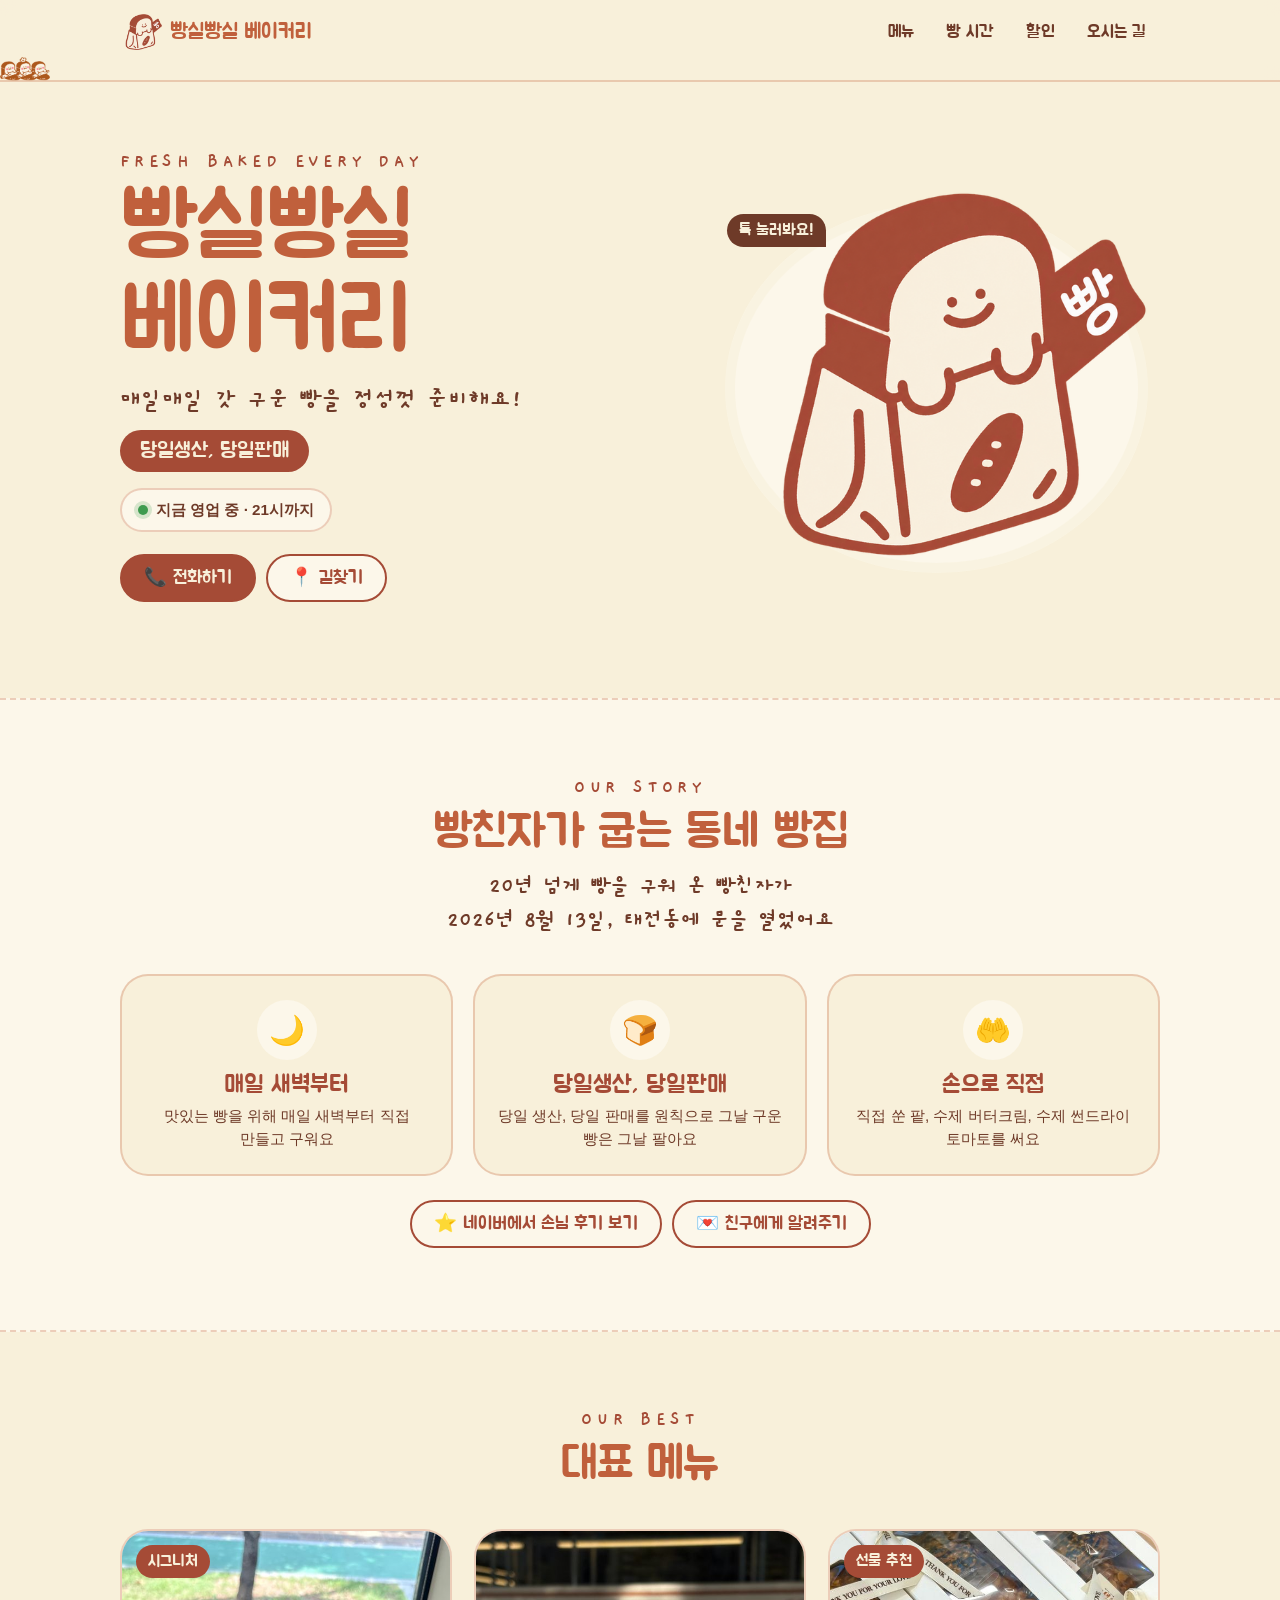
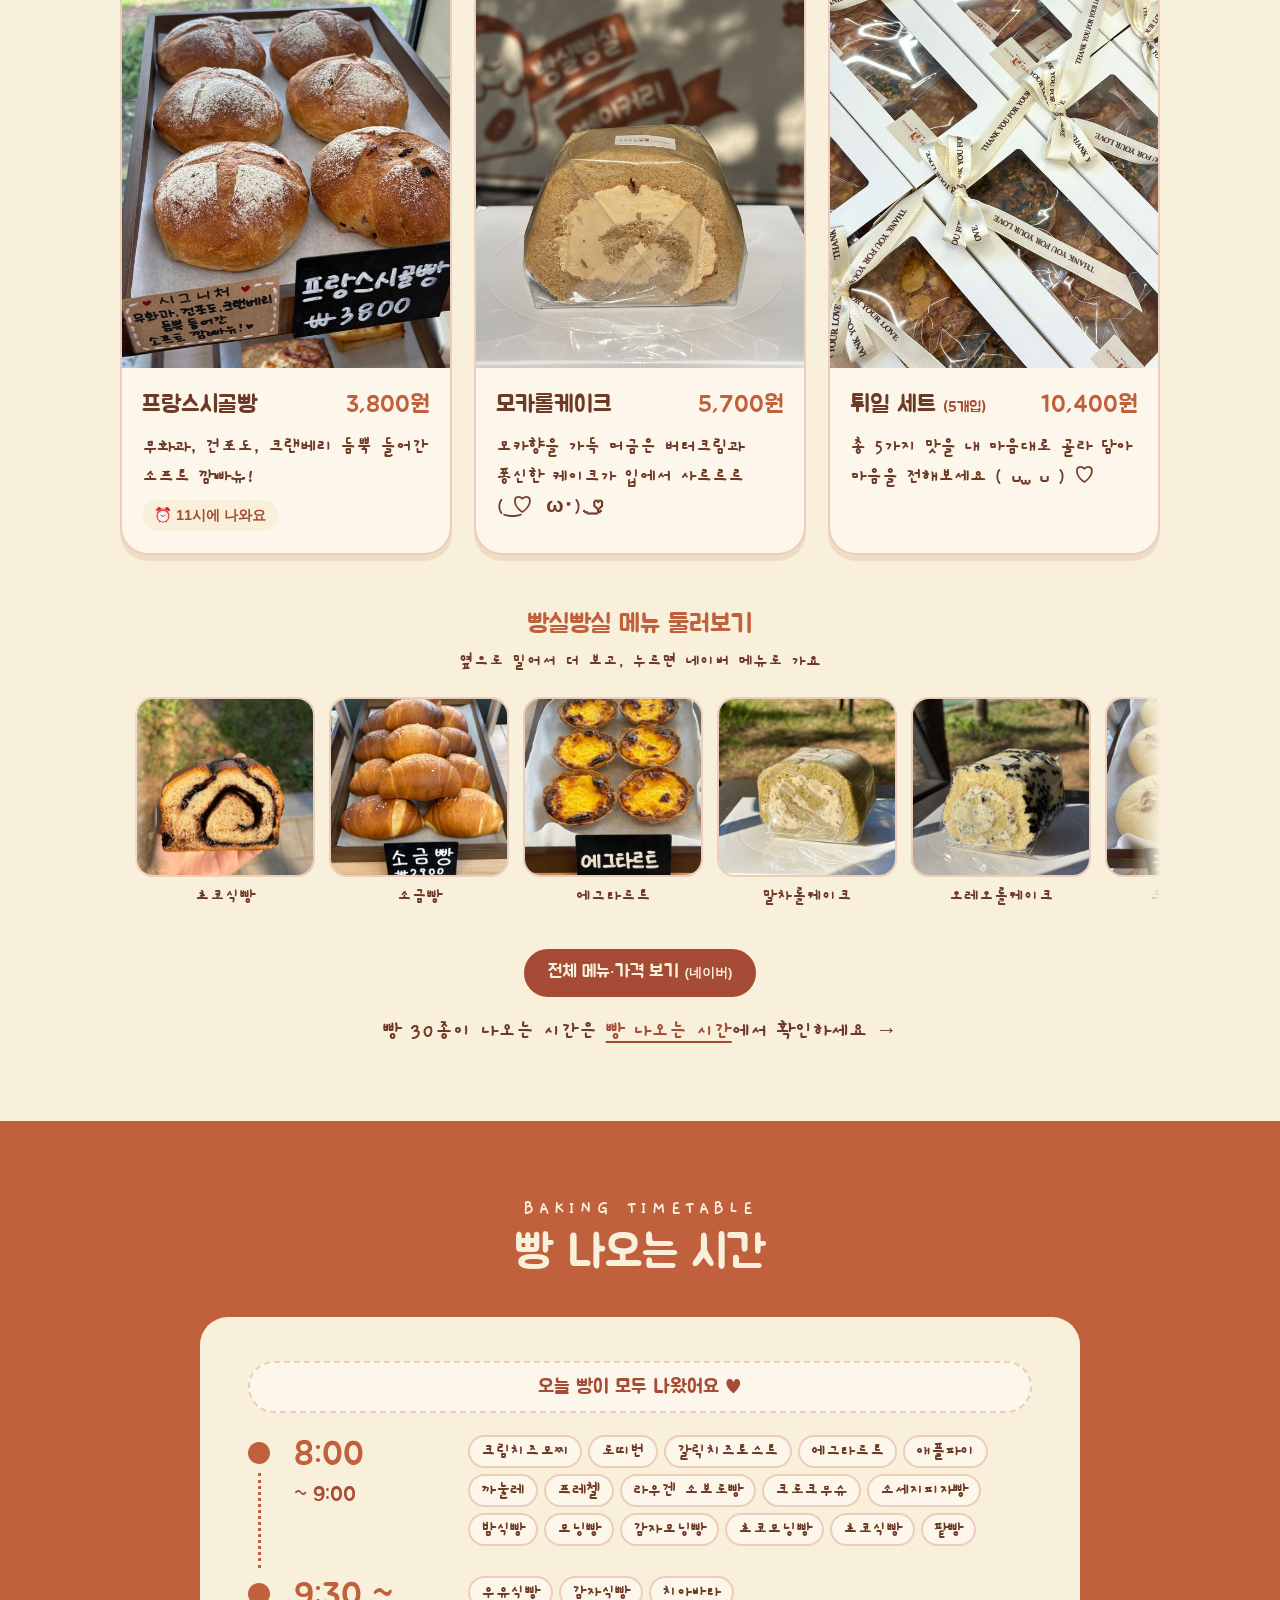
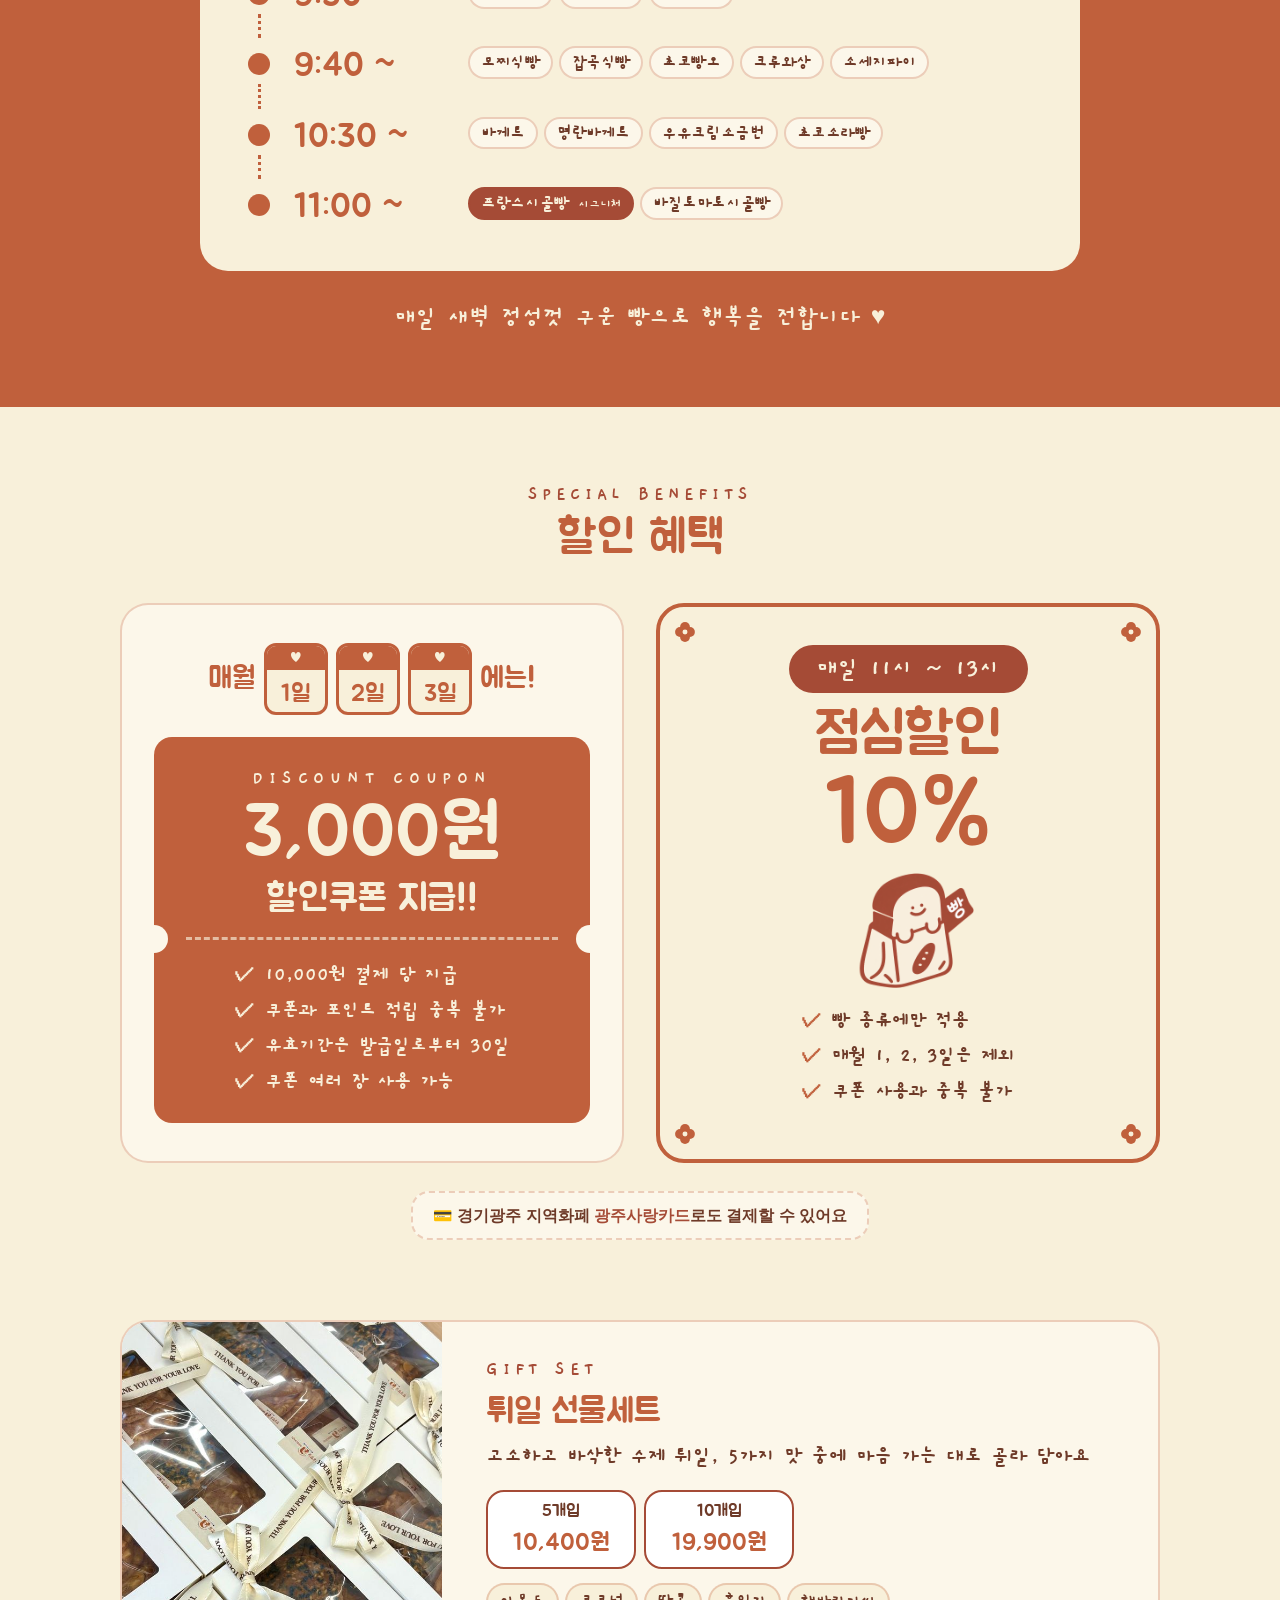
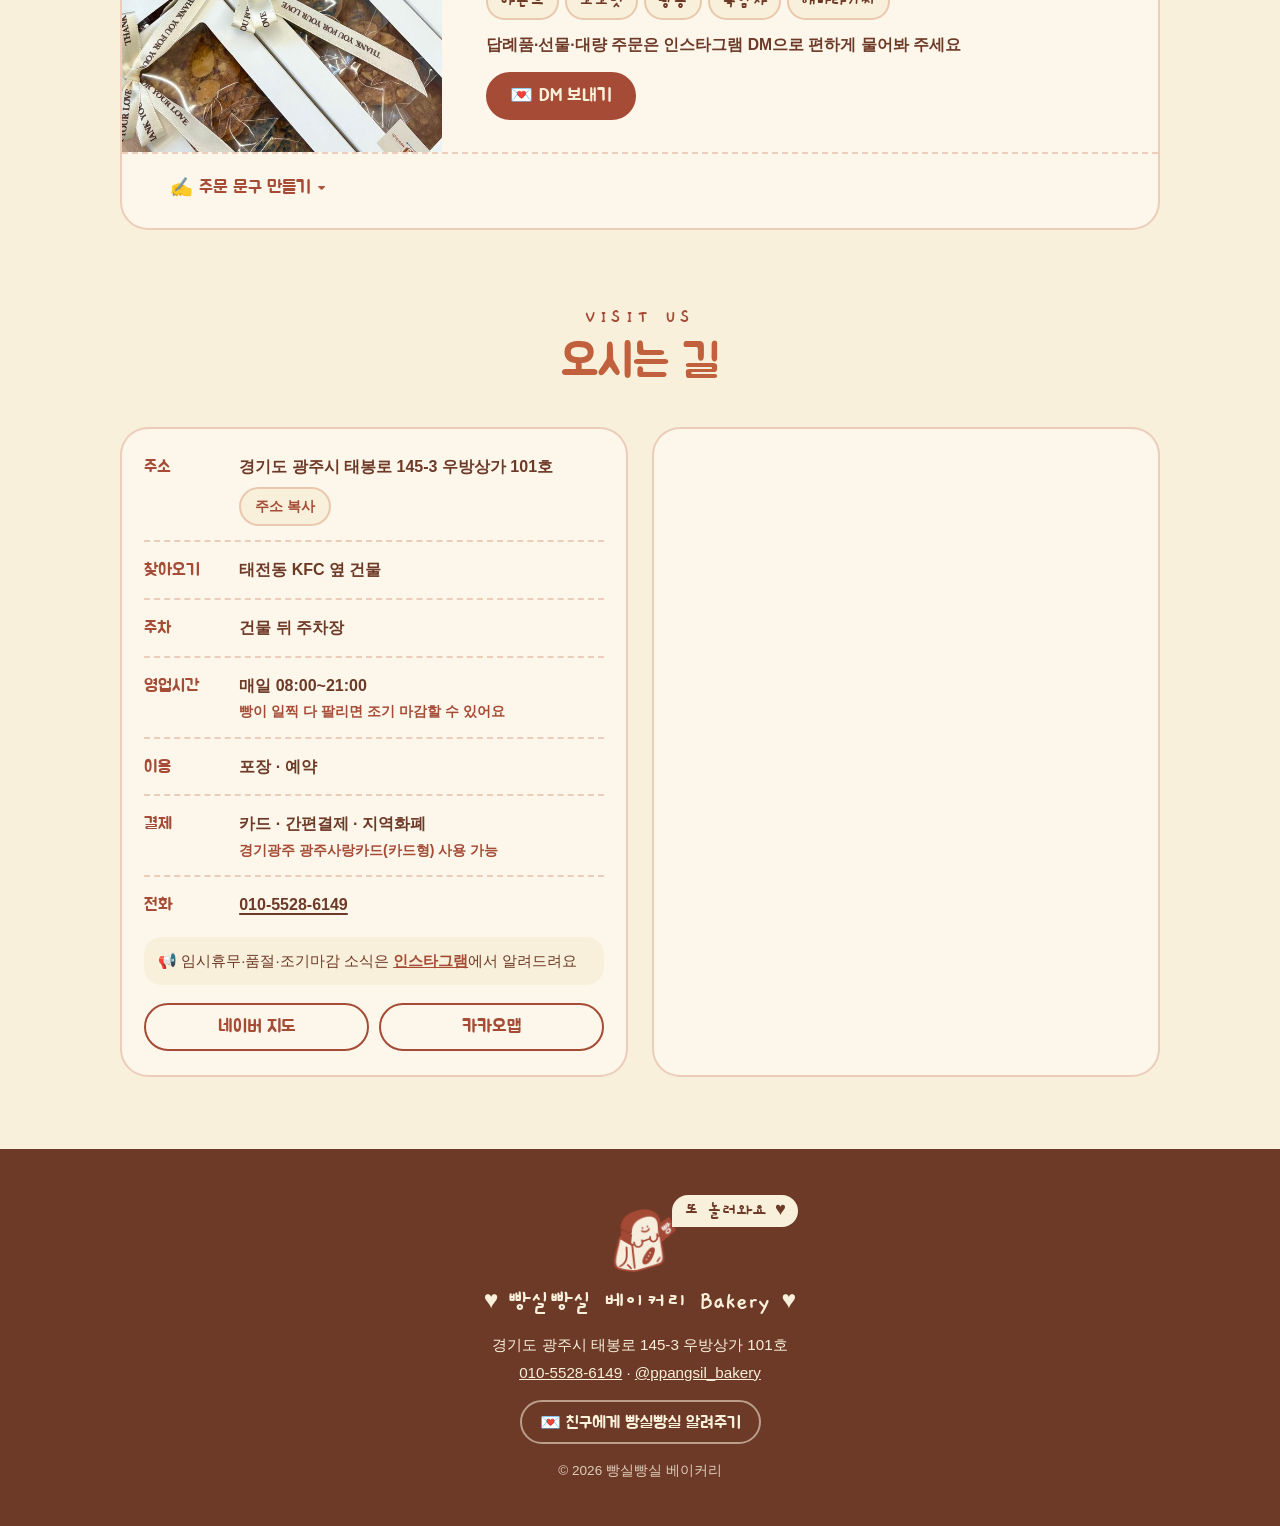
==== index.html @ 7cda6875 "feat: 영업 전·후와 휴무일에 첫 화면 밤 분위기 (별·초승달·zzZ) Co-Authored-By: Claude Opus 5 (1M context) <noreply@anthro" ====
<!doctype html>
<html lang="ko">
<head>
  <meta charset="utf-8">
  <meta name="viewport" content="width=device-width, initial-scale=1, viewport-fit=cover">
  <title>빵실빵실 베이커리 | 경기 광주 태전동 빵집</title>
  <meta name="description" content="당일생산, 당일판매. 경기 광주 태전동 빵실빵실 베이커리의 빵 나오는 시간, 매월 1·2·3일 할인쿠폰, 매일 점심할인 10% 소식을 확인하세요. 광주사랑카드 결제 가능.">
  <meta name="theme-color" content="#F8F0DA">
  <meta property="og:type" content="website">
  <meta property="og:locale" content="ko_KR">
  <meta property="og:title" content="빵실빵실 베이커리">
  <meta property="og:description" content="당일생산, 당일판매 · 매일 08:00~21:00 · 경기 광주 태봉로 145-3">
  <meta property="og:url" content="https://parknoeun.github.io/ppangsil-bakery/">
  <meta property="og:image" content="https://parknoeun.github.io/ppangsil-bakery/images/menu-country-bread.jpg">
  <link rel="canonical" href="https://parknoeun.github.io/ppangsil-bakery/">
  <link rel="icon" type="image/png" href="images/favicon.png">
  <link rel="apple-touch-icon" href="images/favicon.png">
  <link rel="preconnect" href="https://fonts.googleapis.com">
  <link rel="preconnect" href="https://fonts.gstatic.com" crossorigin>
  <link rel="stylesheet" href="https://fonts.googleapis.com/css2?family=Gaegu:wght@400;700&family=Jua&display=swap">
  <link rel="stylesheet" href="css/style.css">
  <script type="application/ld+json">
  {
    "@context": "https://schema.org",
    "@type": "Bakery",
    "name": "빵실빵실 베이커리",
    "url": "https://parknoeun.github.io/ppangsil-bakery/",
    "image": "https://parknoeun.github.io/ppangsil-bakery/images/menu-country-bread.jpg",
    "telephone": "+82-10-5528-6149",
    "address": {
      "@type": "PostalAddress",
      "streetAddress": "태봉로 145-3 우방상가 101호",
      "addressLocality": "광주시",
      "addressRegion": "경기도",
      "addressCountry": "KR"
    },
    "openingHoursSpecification": [{
      "@type": "OpeningHoursSpecification",
      "dayOfWeek": ["Monday", "Tuesday", "Wednesday", "Thursday", "Friday", "Saturday", "Sunday"],
      "opens": "08:00",
      "closes": "21:00"
    }],
    "paymentAccepted": "카드, 간편결제, 지역화폐(광주사랑카드)",
    "sameAs": ["https://www.instagram.com/ppangsil_bakery"]
  }
  </script>
</head>
<body>
  <a class="skip-link" href="#main">본문 바로가기</a>

  <svg class="sprite" aria-hidden="true" focusable="false">
    <symbol id="flower" viewBox="0 0 40 40">
      <mask id="flower-hole">
        <rect width="40" height="40" fill="#fff"/>
        <circle cx="20" cy="20" r="4.5" fill="#000"/>
      </mask>
      <g mask="url(#flower-hole)" fill="currentColor">
        <circle cx="20" cy="11" r="9"/>
        <circle cx="29" cy="20" r="9"/>
        <circle cx="20" cy="29" r="9"/>
        <circle cx="11" cy="20" r="9"/>
      </g>
    </symbol>
  </svg>

  <!-- ① 공지 띠: data-show-until 날짜가 지나면 자동으로 숨김 -->
  <aside class="notice-bar" data-show-until="2026-09-25" aria-label="공지">
    <a class="notice-bar__link" href="#order">
      <span aria-hidden="true">🌕</span> 추석 당일(9/25 금) 하루 쉬어가요 · 명절 선물세트 사전예약 중 <span aria-hidden="true">→</span>
    </a>
  </aside>

  <header class="site-header">
    <div class="container site-header__inner">
      <a class="brand" href="#top" aria-label="빵실빵실 베이커리 맨 위로">
        <img class="brand__icon" src="images/character.png" alt="" width="600" height="520">
        <span class="brand__name">빵실빵실 베이커리</span>
      </a>
      <nav class="site-nav" aria-label="바로가기">
        <a href="#menu">메뉴</a>
        <a href="#timetable">빵 시간</a>
        <a href="#benefits">할인</a>
        <a href="#location">오시는 길</a>
      </nav>
    </div>
    <!-- 스크롤한 만큼 차오르는 막대 위를 걷는 식빵 (js/main.js setupScrollWalk) -->
    <div class="scroll-walk" data-scroll-walk aria-hidden="true" hidden>
      <span class="scroll-walk__bar"></span>
      <span class="scroll-walk__buddy"><img src="images/rolling-trio.png" alt="" width="300" height="141"></span>
    </div>
  </header>

  <main id="main">
    <!-- ② 첫 화면 -->
    <section class="hero" id="top">
      <!-- 영업 전·후와 휴무일에만 보이는 밤 장식 (js/main.js renderStoreStatus) -->
      <div class="hero__night" data-night aria-hidden="true" hidden>
        <svg class="hero__moon" viewBox="0 0 24 24" fill="currentColor"><path d="M20.5 14.5A8.5 8.5 0 0 1 9.5 3.5a8.5 8.5 0 1 0 11 11z"></path></svg>
        <svg class="hero__star" viewBox="0 0 24 24" fill="currentColor" style="top: 12%; left: 8%; width: 18px; animation-delay: 0s;"><path d="M12 1.5c.6 5.1 1.9 7.4 4.6 8.2 2.7.8 4.6 1.2 5.9 2.3-3.6.6-6.4 1.2-8.1 3-1.6 1.7-2.1 4.6-2.4 7.5-.5-4.2-1.3-6.9-3.2-8.2-1.9-1.4-4.4-1.8-7.3-2.3 4.3-.6 7-1.4 8.5-3.1C11.2 7.4 11.7 4.9 12 1.5z"></path></svg>
        <svg class="hero__star" viewBox="0 0 24 24" fill="currentColor" style="top: 26%; left: 22%; width: 12px; animation-delay: 0.8s;"><path d="M12 1.5c.6 5.1 1.9 7.4 4.6 8.2 2.7.8 4.6 1.2 5.9 2.3-3.6.6-6.4 1.2-8.1 3-1.6 1.7-2.1 4.6-2.4 7.5-.5-4.2-1.3-6.9-3.2-8.2-1.9-1.4-4.4-1.8-7.3-2.3 4.3-.6 7-1.4 8.5-3.1C11.2 7.4 11.7 4.9 12 1.5z"></path></svg>
        <svg class="hero__star" viewBox="0 0 24 24" fill="currentColor" style="top: 8%; left: 60%; width: 14px; animation-delay: 1.6s;"><path d="M12 1.5c.6 5.1 1.9 7.4 4.6 8.2 2.7.8 4.6 1.2 5.9 2.3-3.6.6-6.4 1.2-8.1 3-1.6 1.7-2.1 4.6-2.4 7.5-.5-4.2-1.3-6.9-3.2-8.2-1.9-1.4-4.4-1.8-7.3-2.3 4.3-.6 7-1.4 8.5-3.1C11.2 7.4 11.7 4.9 12 1.5z"></path></svg>
        <svg class="hero__star" viewBox="0 0 24 24" fill="currentColor" style="top: 36%; left: 86%; width: 16px; animation-delay: 0.4s;"><path d="M12 1.5c.6 5.1 1.9 7.4 4.6 8.2 2.7.8 4.6 1.2 5.9 2.3-3.6.6-6.4 1.2-8.1 3-1.6 1.7-2.1 4.6-2.4 7.5-.5-4.2-1.3-6.9-3.2-8.2-1.9-1.4-4.4-1.8-7.3-2.3 4.3-.6 7-1.4 8.5-3.1C11.2 7.4 11.7 4.9 12 1.5z"></path></svg>
        <svg class="hero__star" viewBox="0 0 24 24" fill="currentColor" style="top: 52%; left: 6%; width: 13px; animation-delay: 2.2s;"><path d="M12 1.5c.6 5.1 1.9 7.4 4.6 8.2 2.7.8 4.6 1.2 5.9 2.3-3.6.6-6.4 1.2-8.1 3-1.6 1.7-2.1 4.6-2.4 7.5-.5-4.2-1.3-6.9-3.2-8.2-1.9-1.4-4.4-1.8-7.3-2.3 4.3-.6 7-1.4 8.5-3.1C11.2 7.4 11.7 4.9 12 1.5z"></path></svg>
        <svg class="hero__star" viewBox="0 0 24 24" fill="currentColor" style="top: 50%; left: 91%; width: 11px; animation-delay: 1.2s;"><path d="M12 1.5c.6 5.1 1.9 7.4 4.6 8.2 2.7.8 4.6 1.2 5.9 2.3-3.6.6-6.4 1.2-8.1 3-1.6 1.7-2.1 4.6-2.4 7.5-.5-4.2-1.3-6.9-3.2-8.2-1.9-1.4-4.4-1.8-7.3-2.3 4.3-.6 7-1.4 8.5-3.1C11.2 7.4 11.7 4.9 12 1.5z"></path></svg>
      </div>
      <div class="container hero__inner">
        <div class="hero__art">
          <!-- 누르면 폴짝 뛰고 하트가 퐁퐁 (js/main.js setupBuddy) -->
          <button type="button" class="hero__buddy" data-buddy aria-label="식빵 캐릭터 눌러서 폴짝 뛰게 하기">
            <img src="images/character.png" alt="" width="600" height="520">
          </button>
          <span class="hero__poke" data-buddy-hint aria-hidden="true" hidden>톡 눌러봐요!</span>
          <span class="hero__zzz" data-night aria-hidden="true" hidden><i>z</i><i>z</i><i>Z</i></span>
        </div>
        <div class="hero__text">
          <p class="eyebrow">FRESH BAKED EVERY DAY</p>
          <h1 class="hero__title">빵실빵실<br>베이커리</h1>
          <p class="hero__lead">매일매일 갓 구운 빵을 정성껏 준비해요!</p>
          <p class="hero__tag">당일생산, 당일판매</p>
          <p class="status-badge" data-store-status hidden></p>
          <div class="hero__actions">
            <a class="btn btn--primary" href="tel:010-5528-6149"><span aria-hidden="true">📞</span> 전화하기</a>
            <a class="btn btn--ghost" href="#location"><span aria-hidden="true">📍</span> 길찾기</a>
          </div>
        </div>
      </div>
    </section>

    <!-- ⑥ 가게 이야기 -->
    <section class="section section--story" id="story" aria-labelledby="story-title">
      <div class="container">
        <div class="section-head">
          <p class="eyebrow">OUR STORY</p>
          <h2 class="section-title" id="story-title">빵친자가 굽는 동네 빵집</h2>
          <p class="section-lead">20년 넘게 빵을 구워 온 빵친자가<br>2026년 8월 13일, 태전동에 문을 열었어요</p>
        </div>
        <ul class="story-grid">
          <li class="story-card">
            <span class="story-card__icon" aria-hidden="true">🌙</span>
            <h3 class="story-card__title">매일 새벽부터</h3>
            <p class="story-card__text">맛있는 빵을 위해 매일 새벽부터 직접 만들고 구워요</p>
          </li>
          <li class="story-card">
            <span class="story-card__icon" aria-hidden="true">🍞</span>
            <h3 class="story-card__title">당일생산, 당일판매</h3>
            <p class="story-card__text">당일 생산, 당일 판매를 원칙으로 그날 구운 빵은 그날 팔아요</p>
          </li>
          <li class="story-card">
            <span class="story-card__icon" aria-hidden="true">🤲</span>
            <h3 class="story-card__title">손으로 직접</h3>
            <p class="story-card__text">직접 쑨 팥, 수제 버터크림, 수제 썬드라이 토마토를 써요</p>
          </li>
        </ul>
        <p class="story-more">
          <a class="btn btn--ghost" href="https://m.place.naver.com/restaurant/2071676973/review/visitor" target="_blank" rel="noopener"><span aria-hidden="true">⭐</span> 네이버에서 손님 후기 보기</a>
          <button type="button" class="btn btn--ghost" data-share hidden><span aria-hidden="true">💌</span> 친구에게 알려주기</button>
          <span class="share-toast" data-share-toast role="status" aria-live="polite"></span>
        </p>
      </div>
    </section>

    <!-- ③ 대표 메뉴 -->
    <section class="section" id="menu" aria-labelledby="menu-title">
      <div class="container">
        <div class="section-head">
          <p class="eyebrow">OUR BEST</p>
          <h2 class="section-title" id="menu-title">대표 메뉴</h2>
        </div>
        <ul class="menu-grid">
          <li class="menu-card">
            <div class="menu-card__photo">
              <img src="images/menu-country-bread.jpg" alt="밀가루를 뿌려 구운 둥근 프랑스시골빵" width="600" height="800" loading="lazy">
              <span class="menu-card__tag">시그니처</span>
            </div>
            <div class="menu-card__body">
              <div class="menu-card__head">
                <h3 class="menu-card__name">프랑스시골빵</h3>
                <p class="menu-card__price">3,800원</p>
              </div>
              <p class="menu-card__desc">무화과, 건포도, 크랜베리 듬뿍 들어간 소프트 깜빠뉴!</p>
              <p class="menu-card__note">11시에 나와요</p>
            </div>
          </li>
          <li class="menu-card">
            <div class="menu-card__photo">
              <img src="images/menu-mocha-roll.jpg" alt="모카 크림이 말려 들어간 롤케이크 단면" width="600" height="800" loading="lazy">
            </div>
            <div class="menu-card__body">
              <div class="menu-card__head">
                <h3 class="menu-card__name">모카롤케이크</h3>
                <p class="menu-card__price">5,700원</p>
              </div>
              <p class="menu-card__desc">모카향을 가득 머금은 버터크림과 퐁신한 케이크가 입에서 사르르르 <span class="nowrap">( ͜♡･ω･) ͜♡</span></p>
            </div>
          </li>
          <li class="menu-card">
            <div class="menu-card__photo">
              <img src="images/menu-tuile.jpg" alt="리본으로 포장한 튀일 선물 상자" width="600" height="800" loading="lazy">
              <span class="menu-card__tag">선물 추천</span>
            </div>
            <div class="menu-card__body">
              <div class="menu-card__head">
                <h3 class="menu-card__name">튀일 세트 <small>(5개입)</small></h3>
                <p class="menu-card__price">10,400원</p>
              </div>
              <p class="menu-card__desc">총 5가지 맛을 내 마음대로 골라 담아 마음을 전해보세요 <span class="nowrap">( ᴗ ̫ ᴗ ) ♡</span></p>
            </div>
          </li>
        </ul>
        <!-- 메뉴 둘러보기: 네이버 플레이스 메뉴 사진 (대표 3개 제외). JS가 천천히 흐르게 함 -->
        <div class="menu-carousel">
          <h3 class="menu-carousel__title">빵실빵실 메뉴 둘러보기</h3>
          <p class="menu-carousel__hint">옆으로 밀어서 더 보고, 누르면 네이버 메뉴로 가요</p>
          <div class="menu-carousel__viewport" data-carousel tabindex="0" role="region" aria-label="메뉴 사진 목록">
            <ul class="menu-carousel__track">
              <li class="menu-slide"><a href="https://m.place.naver.com/restaurant/2071676973/menu/list" target="_blank" rel="noopener"><img src="images/menu/choco-bread.jpg" alt="" width="480" height="480" loading="lazy"><span>초코식빵</span></a></li>
              <li class="menu-slide"><a href="https://m.place.naver.com/restaurant/2071676973/menu/list" target="_blank" rel="noopener"><img src="images/menu/salt-bread.jpg" alt="" width="480" height="480" loading="lazy"><span>소금빵</span></a></li>
              <li class="menu-slide"><a href="https://m.place.naver.com/restaurant/2071676973/menu/list" target="_blank" rel="noopener"><img src="images/menu/egg-tart.jpg" alt="" width="480" height="480" loading="lazy"><span>에그타르트</span></a></li>
              <li class="menu-slide"><a href="https://m.place.naver.com/restaurant/2071676973/menu/list" target="_blank" rel="noopener"><img src="images/menu/matcha-roll.jpg" alt="" width="480" height="480" loading="lazy"><span>말차롤케이크</span></a></li>
              <li class="menu-slide"><a href="https://m.place.naver.com/restaurant/2071676973/menu/list" target="_blank" rel="noopener"><img src="images/menu/oreo-roll.jpg" alt="" width="480" height="480" loading="lazy"><span>오레오롤케이크</span></a></li>
              <li class="menu-slide"><a href="https://m.place.naver.com/restaurant/2071676973/menu/list" target="_blank" rel="noopener"><img src="images/menu/cream-cheese-mochi.jpg" alt="" width="480" height="480" loading="lazy"><span>크림치즈모찌</span></a></li>
              <li class="menu-slide"><a href="https://m.place.naver.com/restaurant/2071676973/menu/list" target="_blank" rel="noopener"><img src="images/menu/milk-cream-salt-bun.jpg" alt="" width="480" height="480" loading="lazy"><span>우유크림소금번</span></a></li>
              <li class="menu-slide"><a href="https://m.place.naver.com/restaurant/2071676973/menu/list" target="_blank" rel="noopener"><img src="images/menu/cream-brownie.jpg" alt="" width="480" height="480" loading="lazy"><span>크림브라우니</span></a></li>
              <li class="menu-slide"><a href="https://m.place.naver.com/restaurant/2071676973/menu/list" target="_blank" rel="noopener"><img src="images/menu/chestnut-bread.jpg" alt="" width="480" height="480" loading="lazy"><span>밤식빵</span></a></li>
              <li class="menu-slide"><a href="https://m.place.naver.com/restaurant/2071676973/menu/list" target="_blank" rel="noopener"><img src="images/menu/basil-tomato-country.jpg" alt="" width="480" height="480" loading="lazy"><span>바질토마토시골빵</span></a></li>
              <li class="menu-slide"><a href="https://m.place.naver.com/restaurant/2071676973/menu/list" target="_blank" rel="noopener"><img src="images/menu/castella.jpg" alt="" width="480" height="480" loading="lazy"><span>카스테라</span></a></li>
              <li class="menu-slide"><a href="https://m.place.naver.com/restaurant/2071676973/menu/list" target="_blank" rel="noopener"><img src="images/menu/red-bean-bread.jpg" alt="" width="480" height="480" loading="lazy"><span>팥빵</span></a></li>
              <li class="menu-slide"><a href="https://m.place.naver.com/restaurant/2071676973/menu/list" target="_blank" rel="noopener"><img src="images/menu/laugen-soboro.jpg" alt="" width="480" height="480" loading="lazy"><span>라우겐 소보로빵</span></a></li>
              <li class="menu-slide"><a href="https://m.place.naver.com/restaurant/2071676973/menu/list" target="_blank" rel="noopener"><img src="images/menu/roll-gift-set.jpg" alt="" width="480" height="480" loading="lazy"><span>롤케이크 선물세트</span></a></li>
              <li class="menu-slide"><a href="https://m.place.naver.com/restaurant/2071676973/menu/list" target="_blank" rel="noopener"><img src="images/menu/financier-set.jpg" alt="" width="480" height="480" loading="lazy"><span>휘낭시에 선물세트</span></a></li>
            </ul>
          </div>
        </div>

        <div class="menu-actions">
          <a class="btn btn--primary" href="https://m.place.naver.com/restaurant/2071676973/menu/list" target="_blank" rel="noopener">전체 메뉴·가격 보기 <small>(네이버)</small></a>
        </div>
        <p class="menu-more">빵 30종이 나오는 시간은 <a href="#timetable">빵 나오는 시간</a>에서 확인하세요 →</p>
      </div>
    </section>

    <!-- ④ 빵 나오는 시간 -->
    <section class="section section--terracotta" id="timetable" aria-labelledby="timetable-title">
      <div class="container">
        <div class="section-head section-head--on-dark">
          <p class="eyebrow">BAKING TIMETABLE</p>
          <h2 class="section-title" id="timetable-title">빵 나오는 시간</h2>
        </div>
        <div class="timetable">
          <p class="timetable__done" data-bake-done hidden>오늘 빵이 모두 나왔어요 ♥</p>
          <ol class="timeline">
            <li class="timeline__row" data-start="08:00" data-end="09:00">
              <div class="timeline__time">
                <span class="timeline__clock">8:00</span>
                <span class="timeline__until">~ 9:00</span>
                <span class="timeline__badge" data-bake-badge hidden></span>
              </div>
              <ul class="bread-list">
                <li>크림치즈모찌</li><li>로띠번</li><li>갈릭치즈토스트</li><li>에그타르트</li>
                <li>애플파이</li><li>까눌레</li><li>프레첼</li><li>라우겐 소보로빵</li>
                <li>크로크무슈</li><li>소세지피자빵</li><li>밤식빵</li><li>모닝빵</li>
                <li>감자모닝빵</li><li>초코모닝빵</li><li>초코식빵</li><li>팥빵</li>
              </ul>
            </li>
            <li class="timeline__row" data-start="09:30">
              <div class="timeline__time">
                <span class="timeline__clock">9:30 ~</span>
                <span class="timeline__badge" data-bake-badge hidden></span>
              </div>
              <ul class="bread-list">
                <li>우유식빵</li><li>감자식빵</li><li>치아바타</li>
              </ul>
            </li>
            <li class="timeline__row" data-start="09:40">
              <div class="timeline__time">
                <span class="timeline__clock">9:40 ~</span>
                <span class="timeline__badge" data-bake-badge hidden></span>
              </div>
              <ul class="bread-list">
                <li>모찌식빵</li><li>잡곡식빵</li><li>초코빵오</li><li>크루와상</li><li>소세지파이</li>
              </ul>
            </li>
            <li class="timeline__row" data-start="10:30">
              <div class="timeline__time">
                <span class="timeline__clock">10:30 ~</span>
                <span class="timeline__badge" data-bake-badge hidden></span>
              </div>
              <ul class="bread-list">
                <li>바게트</li><li>명란바게트</li><li>우유크림소금번</li><li>초코소라빵</li>
              </ul>
            </li>
            <li class="timeline__row" data-start="11:00">
              <div class="timeline__time">
                <span class="timeline__clock">11:00 ~</span>
                <span class="timeline__badge" data-bake-badge hidden></span>
              </div>
              <ul class="bread-list">
                <li class="is-signature">프랑스시골빵 <small>시그니처</small></li><li>바질토마토시골빵</li>
              </ul>
            </li>
          </ol>
        </div>
        <p class="timetable__footer">매일 새벽 정성껏 구운 빵으로 행복을 전합니다 ♥</p>
      </div>
    </section>

    <!-- ⑤ 할인 혜택 -->
    <section class="section" id="benefits" aria-labelledby="benefits-title">
      <div class="container">
        <div class="section-head">
          <p class="eyebrow">SPECIAL BENEFITS</p>
          <h2 class="section-title" id="benefits-title">할인 혜택</h2>
        </div>
        <div class="benefit-grid">
          <article class="benefit coupon" aria-labelledby="coupon-title">
            <p class="benefit-badge" data-benefit-badge="coupon" hidden>오늘은 쿠폰 받는 날!</p>
            <p class="coupon__when">
              <span>매월</span>
              <span class="cal">1일</span>
              <span class="cal">2일</span>
              <span class="cal">3일</span>
              <span>에는!</span>
            </p>
            <div class="coupon__ticket">
              <p class="coupon__label">DISCOUNT COUPON</p>
              <h3 class="coupon__title" id="coupon-title">
                <span class="coupon__amount">3,000원</span>
                <span class="coupon__sub">할인쿠폰 지급!!</span>
              </h3>
              <ul class="checklist checklist--on-dark">
                <li>10,000원 결제 당 지급</li>
                <li>쿠폰과 포인트 적립 중복 불가</li>
                <li>유효기간은 발급일로부터 30일</li>
                <li>쿠폰 여러 장 사용 가능</li>
              </ul>
            </div>
          </article>

          <article class="benefit lunch" aria-labelledby="lunch-title">
            <p class="benefit-badge" data-benefit-badge="lunch" hidden>지금 할인 중!</p>
            <svg class="flower flower--tl" aria-hidden="true" focusable="false"><use href="#flower"/></svg>
            <svg class="flower flower--tr" aria-hidden="true" focusable="false"><use href="#flower"/></svg>
            <svg class="flower flower--bl" aria-hidden="true" focusable="false"><use href="#flower"/></svg>
            <svg class="flower flower--br" aria-hidden="true" focusable="false"><use href="#flower"/></svg>
            <p class="lunch__time">매일 11시 ~ 13시</p>
            <h3 class="lunch__title" id="lunch-title">
              <span class="lunch__name">점심할인</span>
              <span class="lunch__rate">10%</span>
            </h3>
            <img class="lunch__art" src="images/character.png" alt="" width="600" height="520" loading="lazy">
            <ul class="checklist">
              <li>빵 종류에만 적용</li>
              <li>매월 1, 2, 3일은 제외</li>
              <li>쿠폰 사용과 중복 불가</li>
            </ul>
          </article>
        </div>
        <p class="benefit-note"><span aria-hidden="true">💳</span> 경기광주 지역화폐 <strong>광주사랑카드</strong>로도 결제할 수 있어요</p>
      </div>
    </section>

    <!-- ⑥ 선물·단체주문 -->
    <section class="section section--tight" id="order" aria-labelledby="order-title">
      <div class="container">
        <div class="order-banner">
          <img class="order-banner__photo" src="images/menu-tuile.jpg" alt="" width="600" height="800" loading="lazy">
          <div class="order-banner__body">
            <p class="eyebrow">GIFT SET</p>
            <p class="order-banner__tag" data-show-until="2026-09-24">🌕 추석 선물세트 사전예약 중</p>
            <h2 class="order-banner__title" id="order-title">튀일 선물세트</h2>
            <p class="order-banner__text">고소하고 바삭한 수제 튀일, 5가지 맛 중에 마음 가는 대로 골라 담아요</p>
            <ul class="price-options" aria-label="튀일 선물세트 가격">
              <li class="price-option"><span class="price-option__name">5개입</span><span class="price-option__price">10,400원</span></li>
              <li class="price-option"><span class="price-option__name">10개입</span><span class="price-option__price">19,900원</span></li>
            </ul>
            <ul class="flavor-list" aria-label="튀일 맛 종류">
              <li>아몬드</li><li>코코넛</li><li>땅콩</li><li>흑임자</li><li>해바라기씨</li>
            </ul>
            <p class="order-banner__text order-banner__text--small">답례품·선물·대량 주문은 인스타그램 DM으로 편하게 물어봐 주세요</p>
            <a class="btn btn--primary" href="https://ig.me/m/ppangsil_bakery" target="_blank" rel="noopener"><span aria-hidden="true">💌</span> DM 보내기</a>
          </div>

          <!-- ① 주문 문구 만들기: 입력 내용은 저장·전송하지 않고 문구만 만들어 복사. 배너 아래 가로 전체 (js/main.js setupOrderHelper) -->
          <details class="order-helper" data-order-helper hidden>
            <summary class="order-helper__toggle"><span aria-hidden="true">✍️</span> 주문 문구 만들기</summary>
            <form class="order-helper__form" data-order-form>
              <fieldset class="order-helper__field">
                <legend class="order-helper__label">문의 종류</legend>
                <div class="choice-row">
                  <label class="choice"><input type="radio" name="type" value="tuile" checked><span>튀일 선물세트</span></label>
                  <label class="choice"><input type="radio" name="type" value="bread"><span>빵 단체주문</span></label>
                  <label class="choice"><input type="radio" name="type" value="etc"><span>기타 문의</span></label>
                </div>
              </fieldset>
              <fieldset class="order-helper__field" data-show-for="tuile">
                <legend class="order-helper__label">구성</legend>
                <div class="choice-row">
                  <label class="choice"><input type="radio" name="pack" value="5개입 (10,400원)" data-size="5" checked><span>5개입 · 10,400원</span></label>
                  <label class="choice"><input type="radio" name="pack" value="10개입 (19,900원)" data-size="10"><span>10개입 · 19,900원</span></label>
                </div>
              </fieldset>
              <label class="order-helper__field" data-show-for="tuile bread">
                <span class="order-helper__label">수량</span>
                <input class="order-helper__input" type="text" name="quantity" autocomplete="off"
                       data-placeholder-tuile="예: 3 (세트)" data-placeholder-bread="예: 빵 30개, 5만 원어치" placeholder="예: 3 (세트)">
              </label>
              <fieldset class="order-helper__field" data-show-for="tuile">
                <legend class="order-helper__label">맛 구성 <small>(세트 하나에 담을 개수)</small></legend>
                <!-- 합계가 구성(data-size)을 넘지 않게 JS가 +/- 버튼을 막음 -->
                <ul class="flavor-steppers">
                  <li class="stepper" data-flavor="아몬드">
                    <span class="stepper__name">아몬드</span>
                    <button type="button" class="stepper__btn" data-step="-1" aria-label="아몬드 하나 빼기">−</button>
                    <span class="stepper__count" data-count>0</span>
                    <button type="button" class="stepper__btn" data-step="1" aria-label="아몬드 하나 더하기">+</button>
                  </li>
                  <li class="stepper" data-flavor="코코넛">
                    <span class="stepper__name">코코넛</span>
                    <button type="button" class="stepper__btn" data-step="-1" aria-label="코코넛 하나 빼기">−</button>
                    <span class="stepper__count" data-count>0</span>
                    <button type="button" class="stepper__btn" data-step="1" aria-label="코코넛 하나 더하기">+</button>
                  </li>
                  <li class="stepper" data-flavor="땅콩">
                    <span class="stepper__name">땅콩</span>
                    <button type="button" class="stepper__btn" data-step="-1" aria-label="땅콩 하나 빼기">−</button>
                    <span class="stepper__count" data-count>0</span>
                    <button type="button" class="stepper__btn" data-step="1" aria-label="땅콩 하나 더하기">+</button>
                  </li>
                  <li class="stepper" data-flavor="흑임자">
                    <span class="stepper__name">흑임자</span>
                    <button type="button" class="stepper__btn" data-step="-1" aria-label="흑임자 하나 빼기">−</button>
                    <span class="stepper__count" data-count>0</span>
                    <button type="button" class="stepper__btn" data-step="1" aria-label="흑임자 하나 더하기">+</button>
                  </li>
                  <li class="stepper" data-flavor="해바라기씨">
                    <span class="stepper__name">해바라기씨</span>
                    <button type="button" class="stepper__btn" data-step="-1" aria-label="해바라기씨 하나 빼기">−</button>
                    <span class="stepper__count" data-count>0</span>
                    <button type="button" class="stepper__btn" data-step="1" aria-label="해바라기씨 하나 더하기">+</button>
                  </li>
                </ul>
                <p class="flavor-status" data-flavor-status aria-live="polite"></p>
                <p class="order-helper__hint">여러 세트면 모두 같은 구성으로 담아요. 세트마다 다르게 원하시면 요청사항에 적어주세요.</p>
              </fieldset>
              <div class="order-helper__row">
                <label class="order-helper__field">
                  <span class="order-helper__label">받는 날짜</span>
                  <input class="order-helper__input" type="date" name="date">
                </label>
                <label class="order-helper__field">
                  <span class="order-helper__label">받는 시간</span>
                  <input class="order-helper__input" type="time" name="time" min="08:00" max="21:00">
                </label>
              </div>
              <label class="order-helper__field">
                <span class="order-helper__label">요청사항</span>
                <textarea class="order-helper__input" name="note" rows="2" placeholder="예: 답례품이라 리본 포장 부탁드려요"></textarea>
              </label>
              <label class="order-helper__field">
                <span class="order-helper__label">미리보기</span>
                <textarea class="order-helper__preview" data-order-preview rows="9" readonly></textarea>
              </label>
              <div class="order-helper__actions">
                <a class="btn btn--primary" href="https://ig.me/m/ppangsil_bakery" target="_blank" rel="noopener" data-order-send><span aria-hidden="true">📋</span> 문구 복사하고 DM 열기</a>
                <button type="button" class="btn-copy" data-order-copy>문구만 복사</button>
              </div>
              <p class="order-helper__toast" data-order-toast role="status" aria-live="polite"></p>
              <p class="order-helper__privacy">입력한 내용은 어디에도 저장되거나 전송되지 않아요. 복사한 문구를 DM 창에 붙여넣어 보내주세요.</p>
            </form>
          </details>
        </div>
      </div>
    </section>

    <!-- ⑦ 오시는 길 -->
    <section class="section" id="location" aria-labelledby="location-title">
      <div class="container">
        <div class="section-head">
          <p class="eyebrow">VISIT US</p>
          <h2 class="section-title" id="location-title">오시는 길</h2>
        </div>
        <div class="location">
          <div class="location__info">
            <dl class="info-list">
              <div class="info-list__row">
                <dt>주소</dt>
                <dd>
                  <span class="address" data-address>경기도 광주시 태봉로 145-3 우방상가 101호</span>
                  <button type="button" class="btn-copy" data-copy-address>주소 복사</button>
                  <span class="copy-toast" data-copy-toast role="status" aria-live="polite"></span>
                </dd>
              </div>
              <div class="info-list__row"><dt>찾아오기</dt><dd>태전동 KFC 옆 건물</dd></div>
              <div class="info-list__row"><dt>주차</dt><dd>건물 뒤 주차장</dd></div>
              <div class="info-list__row">
                <dt>영업시간</dt>
                <dd>매일 08:00~21:00<small class="info-list__note">빵이 일찍 다 팔리면 조기 마감할 수 있어요</small></dd>
              </div>
              <!-- 휴무일: data-closed-date에 날짜를 적으면 그날은 "오늘은 쉬어가요"로 표시 -->
              <div class="info-list__row" data-show-until="2026-09-25">
                <dt>휴무</dt>
                <dd><span data-closed-date="2026-09-25">9월 25일(금) 추석 당일</span></dd>
              </div>
              <div class="info-list__row"><dt>이용</dt><dd>포장 · 예약</dd></div>
              <div class="info-list__row">
                <dt>결제</dt>
                <dd>카드 · 간편결제 · 지역화폐<small class="info-list__note">경기광주 광주사랑카드(카드형) 사용 가능</small></dd>
              </div>
              <div class="info-list__row"><dt>전화</dt><dd><a href="tel:010-5528-6149">010-5528-6149</a></dd></div>
            </dl>
            <p class="location__notice">임시휴무·품절·조기마감 소식은 <a href="https://www.instagram.com/ppangsil_bakery" target="_blank" rel="noopener">인스타그램</a>에서 알려드려요</p>
            <div class="location__maps">
              <a class="btn btn--ghost" href="https://map.naver.com/p/entry/place/2071676973" target="_blank" rel="noopener">네이버 지도</a>
              <a class="btn btn--ghost" href="https://map.kakao.com/link/search/%EA%B2%BD%EA%B8%B0%EB%8F%84%20%EA%B4%91%EC%A3%BC%EC%8B%9C%20%ED%83%9C%EB%B4%89%EB%A1%9C%20145-3" target="_blank" rel="noopener">카카오맵</a>
            </div>
          </div>
          <div class="location__map">
            <iframe title="빵실빵실 베이커리 위치 지도" src="https://maps.google.com/maps?q=%EA%B2%BD%EA%B8%B0%EB%8F%84%20%EA%B4%91%EC%A3%BC%EC%8B%9C%20%ED%83%9C%EB%B4%89%EB%A1%9C%20145-3&amp;z=17&amp;output=embed" loading="lazy" referrerpolicy="no-referrer-when-downgrade"></iframe>
          </div>
        </div>
      </div>
    </section>
  </main>

  <!-- ⑧ 푸터 -->
  <footer class="site-footer">
    <div class="container site-footer__inner">
      <div class="site-footer__buddy">
        <img class="site-footer__icon" src="images/character.png" alt="" width="600" height="520" loading="lazy">
        <p class="site-footer__bubble">또 놀러와요 ♥</p>
      </div>
      <p class="site-footer__name">♥ 빵실빵실 베이커리 Bakery ♥</p>
      <address class="site-footer__info">
        경기도 광주시 태봉로 145-3 우방상가 101호<br>
        <a href="tel:010-5528-6149">010-5528-6149</a> · <a href="https://www.instagram.com/ppangsil_bakery" target="_blank" rel="noopener">@ppangsil_bakery</a>
      </address>
      <p class="site-footer__share">
        <button type="button" class="share-link" data-share hidden><span aria-hidden="true">💌</span> 친구에게 빵실빵실 알려주기</button>
        <span class="share-toast share-toast--on-dark" data-share-toast role="status" aria-live="polite"></span>
      </p>
      <p class="site-footer__copy">© 2026 빵실빵실 베이커리</p>
    </div>
  </footer>

  <!-- 휴대폰 하단 고정 바 -->
  <nav class="quick-bar" aria-label="빠른 연락">
    <a href="tel:010-5528-6149"><span aria-hidden="true">📞</span>전화</a>
    <a href="#location"><span aria-hidden="true">📍</span>길찾기</a>
    <a href="https://www.instagram.com/ppangsil_bakery" target="_blank" rel="noopener"><span aria-hidden="true">📷</span>인스타</a>
  </nav>

  <script src="js/schedule.js"></script>
  <script src="js/order-message.js"></script>
  <script src="js/main.js"></script>
</body>
</html>
---- css/style.css ----
/* 빵실빵실 베이커리 */

:root {
  --cream: #F8F0DA;
  --paper: #FCF7EA;
  --terracotta: #C0603C;
  --crust: #A54B36;
  --ink: #6E3A28;
  --line: rgba(192, 96, 60, 0.28);
  --font-title: "Jua", -apple-system, "Apple SD Gothic Neo", "Malgun Gothic", sans-serif;
  --font-hand: "Gaegu", -apple-system, "Apple SD Gothic Neo", "Malgun Gothic", sans-serif;
  --font-body: -apple-system, BlinkMacSystemFont, "Apple SD Gothic Neo", "Malgun Gothic", "Noto Sans KR", sans-serif;
  --radius-lg: 28px;
  --radius-md: 18px;
  --header-h: 64px;
  --walk-lane: 16px; /* 헤더 아래 빵 3형제가 지나가는 길 (로고와 안 겹치게) */
  --quickbar-h: 64px;
  color-scheme: light;
}

/* ---------- 기본 ---------- */
*, *::before, *::after { box-sizing: border-box; }
[hidden] { display: none !important; }

html {
  scroll-behavior: smooth;
  scroll-padding-top: calc(var(--header-h) + var(--walk-lane) + 16px);
  -webkit-text-size-adjust: 100%;
}

body {
  margin: 0;
  background: var(--cream);
  color: var(--ink);
  font-family: var(--font-body);
  font-size: 1rem;
  line-height: 1.6;
  word-break: keep-all;
  overflow-wrap: break-word;
  padding-bottom: calc(var(--quickbar-h) + env(safe-area-inset-bottom, 0px));
}

h1, h2, h3, p, ul, ol, dl, dd { margin: 0; }
ul, ol { padding: 0; list-style: none; }
img { display: block; max-width: 100%; height: auto; }
a { color: inherit; }
/* 버튼을 빠르게 연속으로 눌러도 두 번 탭 확대가 되지 않게 (두 손가락 확대는 그대로 가능) */
a, button, input, label, select, summary, textarea, .stepper { touch-action: manipulation; }
:focus-visible { outline: 3px solid var(--crust); outline-offset: 3px; border-radius: 6px; }

.sprite { position: absolute; width: 0; height: 0; overflow: hidden; }
.nowrap { white-space: nowrap; }

.container {
  width: 100%;
  max-width: 1080px;
  margin-inline: auto;
  padding-inline: 20px;
}

.skip-link {
  position: absolute;
  top: -60px;
  left: 12px;
  z-index: 100;
  padding: 8px 16px;
  border-radius: 999px;
  background: var(--crust);
  color: var(--cream);
  text-decoration: none;
}
.skip-link:focus { top: 12px; }

/* ---------- 공용 ---------- */
.section { padding-block: 72px; }
.section--tight { padding-block: 8px 0; }

.section-head { text-align: center; margin-bottom: 36px; }

.eyebrow {
  font-family: var(--font-hand);
  font-weight: 700;
  font-size: 1.2rem;
  letter-spacing: 0.25em;
  color: var(--crust);
}

.section-title {
  margin-top: 2px;
  font-family: var(--font-title);
  font-weight: 400;
  font-size: clamp(2.25rem, 7vw, 2.9rem);
  line-height: 1.2;
  color: var(--terracotta);
}

.btn {
  display: inline-flex;
  align-items: center;
  justify-content: center;
  gap: 6px;
  min-height: 48px;
  padding: 10px 22px;
  border: 2px solid var(--crust);
  border-radius: 999px;
  font-family: var(--font-title);
  font-size: 1.15rem;
  line-height: 1.2;
  text-decoration: none;
  cursor: pointer;
  -webkit-tap-highlight-color: transparent;
  transition: transform 0.35s cubic-bezier(0.34, 1.56, 0.64, 1), background-color 0.15s ease;
}
.btn:hover { transform: translateY(-2px); }
/* 누르면 젤리처럼 말랑하게 눌렸다가 손을 떼면 통 튕김 */
.btn:active,
.btn-copy:active,
.quick-bar a:active {
  transform: scale(0.92);
  transition-duration: 0.08s;
}
.btn--primary { background: var(--crust); color: var(--cream); }
.btn--primary:hover { background: var(--ink); border-color: var(--ink); }
.btn--ghost { background: var(--paper); color: var(--crust); }
.btn--ghost:hover { background: #fff; }

/* ---------- 공지 띠 ---------- */
.notice-bar {
  padding-top: env(safe-area-inset-top, 0px);
  background: var(--ink);
  text-align: center;
}
.notice-bar__link {
  display: block;
  padding: 9px 16px;
  color: var(--cream);
  font-size: 0.86rem;
  font-weight: 700;
  line-height: 1.45;
  text-decoration: none;
}
.notice-bar__link:hover { text-decoration: underline; text-underline-offset: 3px; }
@media (min-width: 720px) {
  .notice-bar__link { font-size: 0.95rem; }
}

/* ---------- ① 헤더 ---------- */
.site-header {
  position: sticky;
  top: 0;
  z-index: 50;
  padding-top: env(safe-area-inset-top, 0px);
  padding-bottom: var(--walk-lane);
  background: rgba(248, 240, 218, 0.94);
  -webkit-backdrop-filter: blur(8px);
  backdrop-filter: blur(8px);
  border-bottom: 2px solid var(--line);
}
.site-header__inner {
  display: flex;
  align-items: center;
  justify-content: space-between;
  gap: 8px;
  height: var(--header-h);
}
.brand { display: flex; align-items: center; gap: 8px; flex-shrink: 0; text-decoration: none; }
.brand__icon { width: 42px; }
.brand__name { display: none; font-family: var(--font-title); font-size: 1.3rem; color: var(--terracotta); }

.site-nav { display: flex; }
.site-nav a {
  padding: 8px 7px;
  border-radius: 999px;
  font-family: var(--font-title);
  font-size: 0.98rem;
  color: var(--ink);
  text-decoration: none;
  white-space: nowrap;
}
.site-nav a:hover { background: var(--paper); color: var(--crust); }

@media (max-width: 359px) {
  .site-nav a { padding-inline: 4px; font-size: 0.9rem; }
}

/* 헤더 아래선: 스크롤한 만큼 차오르고, 그 위를 빵 3형제가 밀대를 밀며 통통 */
.scroll-walk {
  position: absolute;
  right: 0;
  bottom: -2px;
  left: 0;
  height: 2px;
  pointer-events: none;
}
.scroll-walk__bar {
  position: absolute;
  inset: 0;
  background: var(--terracotta);
  transform: scaleX(0);
  transform-origin: 0 50%;
}
.scroll-walk__buddy {
  position: absolute;
  bottom: 2px;
  left: 0;
  width: 50px;
}
.scroll-walk__buddy img { width: 100%; transform-origin: 50% 100%; }
.scroll-walk.is-walking .scroll-walk__buddy img { animation: waddle 0.28s ease-in-out infinite alternate; }
@keyframes waddle {
  from { transform: rotate(-3deg); }
  to { transform: translateY(-2px) rotate(3deg); }
}
@media (min-width: 720px) {
  .brand__name { display: inline; }
  .site-nav { gap: 4px; }
  .site-nav a { padding: 8px 14px; font-size: 1.08rem; }
}

/* ---------- ② 첫 화면 ---------- */
.hero { position: relative; padding-block: 32px 56px; overflow: hidden; }
.hero__inner { display: grid; gap: 20px; align-items: center; }

.hero__art {
  position: relative;
  isolation: isolate;
  justify-self: center;
  width: min(70vw, 300px);
}
.hero__art::before {
  content: "";
  position: absolute;
  inset: 6% 2% -2%;
  z-index: -1;
  border-radius: 50%;
  background: var(--paper);
  box-shadow: 0 0 0 10px rgba(252, 247, 234, 0.5);
}
.hero__art img { animation: bob 4s ease-in-out infinite; }
@keyframes bob {
  0%, 100% { transform: translateY(0) rotate(-2deg); }
  50% { transform: translateY(-8px) rotate(2deg); }
}

/* 캐릭터 누르면 폴짝 (말랑하게 눌렸다 뛰고 착지) */
.hero__buddy {
  display: block;
  width: 100%;
  padding: 0;
  border: 0;
  border-radius: 50%;
  background: none;
  cursor: pointer;
  -webkit-tap-highlight-color: transparent;
  transform-origin: 50% 100%;
}
.hero__buddy:focus-visible { outline-offset: 6px; }
.hero__buddy.is-hopping { animation: hop 0.7s cubic-bezier(0.3, 0.7, 0.4, 1); }
@keyframes hop {
  0% { transform: translateY(0) scale(1, 1); }
  15% { transform: translateY(0) scale(1.08, 0.88); }
  45% { transform: translateY(-36px) scale(0.94, 1.08); }
  70% { transform: translateY(0) scale(1.08, 0.9); }
  85% { transform: translateY(0) scale(0.97, 1.03); }
  100% { transform: translateY(0) scale(1, 1); }
}

.hero__poke {
  position: absolute;
  top: 6%;
  left: 0;
  padding: 4px 12px;
  border-radius: 999px 999px 4px 999px;
  background: var(--ink);
  color: var(--cream);
  font-family: var(--font-title);
  font-size: 1rem;
  white-space: nowrap;
  pointer-events: none;
  animation: poke 1.6s ease-in-out infinite;
}
@keyframes poke {
  0%, 100% { transform: rotate(-6deg); }
  50% { transform: translateY(-3px) rotate(4deg); }
}

/* 퐁퐁 튀어나오는 하트·빵 (JS가 --dx --dy --rot 지정) */
.buddy-pop {
  position: absolute;
  top: 20%;
  left: 50%;
  z-index: 2;
  font-size: 1.7rem;
  line-height: 1;
  color: var(--terracotta);
  text-shadow: 0 0 2px var(--cream), 0 0 4px var(--cream), 0 0 6px var(--cream);
  pointer-events: none;
  animation: pop 0.95s ease-out forwards;
}
.buddy-pop--alt { color: var(--crust); font-size: 1.3rem; }
@keyframes pop {
  0% { transform: translate(-50%, 0) scale(0.3); opacity: 0; }
  12% { opacity: 1; }
  60% { opacity: 1; }
  100% { transform: translate(calc(-50% + var(--dx)), var(--dy)) rotate(var(--rot)) scale(1.1); opacity: 0; }
}

.hero__text { text-align: center; }
.hero__title {
  margin-top: 4px;
  font-family: var(--font-title);
  font-weight: 400;
  font-size: clamp(3.2rem, 14vw, 5.6rem);
  line-height: 1.05;
  color: var(--terracotta);
}
.hero__lead {
  margin-top: 14px;
  font-family: var(--font-hand);
  font-weight: 700;
  font-size: 1.55rem;
  line-height: 1.35;
  color: var(--ink);
}
.hero__tag {
  display: inline-block;
  margin-top: 14px;
  padding: 4px 20px;
  border-radius: 999px;
  background: var(--crust);
  color: var(--cream);
  font-family: var(--font-title);
  font-size: 1.3rem;
}
.status-badge {
  display: flex;
  width: fit-content;
  align-items: center;
  gap: 8px;
  margin: 16px auto 0;
  padding: 8px 16px;
  border: 2px solid var(--line);
  border-radius: 999px;
  background: var(--paper);
  font-size: 0.95rem;
  font-weight: 700;
  color: var(--ink);
}
.status-badge::before {
  content: "";
  width: 10px;
  height: 10px;
  border-radius: 50%;
  background: #9C8F80;
}
.status-badge.is-open::before {
  background: #3E9B4F;
  box-shadow: 0 0 0 4px rgba(62, 155, 79, 0.2);
}
.hero__actions {
  display: flex;
  flex-wrap: wrap;
  justify-content: center;
  gap: 10px;
  margin-top: 22px;
}

@media (min-width: 720px) {
  .hero { padding-block: 64px 96px; }
  .hero__inner { grid-template-columns: 1.1fr 0.9fr; gap: 48px; }
  .hero__art { order: 1; width: min(100%, 420px); }
  .hero__text { text-align: left; }
  .status-badge { margin-left: 0; }
  .hero__actions { justify-content: flex-start; }
}

/* ---------- ⑥ 가게 이야기 ---------- */
.section--story {
  background: var(--paper);
  border-block: 2px dashed var(--line);
}
.section-lead {
  margin-top: 10px;
  font-family: var(--font-hand);
  font-weight: 700;
  font-size: 1.2rem;
  letter-spacing: -0.02em;
  line-height: 1.45;
  color: var(--ink);
}
.story-grid { display: grid; gap: 12px; }
.story-card {
  display: grid;
  grid-template-columns: 52px 1fr;
  column-gap: 14px;
  align-items: center;
  padding: 16px 18px;
  border: 2px solid var(--line);
  border-radius: var(--radius-md);
  background: var(--cream);
}
.story-card__icon {
  display: grid;
  grid-row: span 2;
  place-items: center;
  width: 52px;
  height: 52px;
  border-radius: 50%;
  background: var(--paper);
  font-size: 1.6rem;
}
.story-card__title {
  font-family: var(--font-title);
  font-weight: 400;
  font-size: 1.35rem;
  line-height: 1.3;
  color: var(--crust); /* 24px 미만이라 테라코타(3.7:1) 대신 crust(5.05:1) */
}
.story-card__text { font-size: 0.95rem; line-height: 1.5; color: var(--ink); }
.story-more {
  display: flex;
  flex-wrap: wrap;
  align-items: center;
  justify-content: center;
  gap: 10px;
  margin-top: 24px;
}

/* ④ 친구에게 알려주기 */
.share-toast { flex-basis: 100%; min-height: 1.4em; text-align: center; font-size: 0.9rem; font-weight: 700; color: #2F7A3D; word-break: break-all; }
.share-toast:empty { min-height: 0; }
.share-toast--on-dark { color: var(--cream); }
.site-footer__share { display: flex; flex-direction: column; align-items: center; gap: 6px; margin-top: 4px; }
.share-link {
  min-height: 44px;
  padding: 8px 18px;
  border: 2px solid rgba(248, 240, 218, 0.55);
  border-radius: 999px;
  background: transparent;
  color: var(--cream);
  font-family: var(--font-title);
  font-size: 1.05rem;
  cursor: pointer;
  -webkit-tap-highlight-color: transparent;
  transition: transform 0.35s cubic-bezier(0.34, 1.56, 0.64, 1), background-color 0.15s ease;
}
.share-link:hover { background: rgba(248, 240, 218, 0.12); }
.share-link:active { transform: scale(0.92); transition-duration: 0.08s; }

@media (min-width: 720px) {
  .section-lead { font-size: 1.45rem; letter-spacing: 0; }
  .story-grid { grid-template-columns: repeat(3, 1fr); gap: 20px; }
  .story-card {
    display: block;
    padding: 24px 20px;
    border-radius: var(--radius-lg);
    text-align: center;
  }
  .story-card__icon { width: 60px; height: 60px; margin: 0 auto 10px; font-size: 1.8rem; }
  .story-card__title { font-size: 1.5rem; }
  .story-card__text { margin-top: 4px; }
}

/* ---------- 밤 분위기 (영업 전·후, 휴무일) ---------- */
.hero__night { position: absolute; inset: 0; pointer-events: none; }
.hero__moon {
  position: absolute;
  top: 4%;
  right: 5%;
  width: 72px;
  height: 72px;
  color: #F5D68A;
  filter: drop-shadow(0 0 18px rgba(245, 214, 138, 0.5));
  animation: moon-glow 5s ease-in-out infinite;
}
.hero__star {
  position: absolute;
  height: auto;
  color: #F8F0DA;
  opacity: 0.3;
  animation: twinkle 3.2s ease-in-out infinite;
}
@keyframes twinkle {
  0%, 100% { opacity: 0.25; transform: scale(0.75) rotate(-8deg); }
  50% { opacity: 1; transform: scale(1.15) rotate(8deg); }
}
@keyframes moon-glow {
  0%, 100% { transform: rotate(-6deg); }
  50% { transform: translateY(-5px) rotate(4deg); }
}

.hero__zzz {
  position: absolute;
  top: -14%;
  right: 16%;
  display: flex;
  align-items: flex-end;
  gap: 2px;
  font-family: var(--font-title);
  color: #F5D68A;
}
.hero__zzz i { font-style: normal; animation: zzz 2.4s ease-in-out infinite; }
.hero__zzz i:nth-child(1) { font-size: 1.1rem; animation-delay: 0s; }
.hero__zzz i:nth-child(2) { font-size: 1.5rem; animation-delay: 0.5s; }
.hero__zzz i:nth-child(3) { font-size: 2rem; animation-delay: 1s; }
@keyframes zzz {
  0% { opacity: 0; transform: translate(0, 6px); }
  35% { opacity: 1; }
  100% { opacity: 0; transform: translate(10px, -22px); }
}

.is-night .hero { background: linear-gradient(180deg, #2E1A13 0%, #4A2A1E 100%); }
.is-night .hero .eyebrow { color: #F0B27A; }
.is-night .hero__title { color: var(--cream); }
.is-night .hero__lead { color: #EADCC0; }
.is-night .hero__art::before { background: rgba(248, 240, 218, 0.06); box-shadow: none; }
.is-night .hero__art img { filter: brightness(0.92); }
/* 밤 색은 첫 화면 안에서만 (바깥 버튼까지 바뀌면 크림 배경에 크림 글자가 됨) */
.is-night .hero .status-badge {
  border-color: rgba(248, 240, 218, 0.35);
  background: rgba(248, 240, 218, 0.1);
  color: var(--cream);
}
.is-night .hero .btn--ghost { border-color: rgba(248, 240, 218, 0.5); background: transparent; color: var(--cream); }
.is-night .hero .btn--ghost:hover { background: rgba(248, 240, 218, 0.12); }
.is-night .hero__poke { background: #F5D68A; color: #3B2118; }

/* ---------- ③ 대표 메뉴 ---------- */
.menu-grid { display: grid; gap: 22px; }
@media (min-width: 720px) {
  .menu-grid { grid-template-columns: repeat(3, 1fr); }
}

.menu-card {
  display: flex;
  flex-direction: column;
  overflow: hidden;
  border: 2px solid var(--line);
  border-radius: var(--radius-lg);
  background: var(--paper);
  box-shadow: 0 6px 0 rgba(165, 75, 54, 0.12);
}
.menu-card__photo { position: relative; aspect-ratio: 4 / 3; background: var(--cream); }
.menu-card__photo img { width: 100%; height: 100%; object-fit: cover; }
.menu-card__tag {
  position: absolute;
  top: 14px;
  left: 14px;
  padding: 4px 12px;
  border-radius: 999px;
  background: var(--crust);
  color: var(--cream);
  font-family: var(--font-title);
  font-size: 1rem;
}
.menu-card__body {
  display: flex;
  flex: 1;
  flex-direction: column;
  gap: 8px;
  padding: 18px 20px 22px;
}
.menu-card__head {
  display: flex;
  flex-wrap: wrap;
  align-items: baseline;
  justify-content: space-between;
  gap: 4px 12px;
}
.menu-card__name {
  font-family: var(--font-title);
  font-weight: 400;
  font-size: 1.5rem;
  line-height: 1.3;
  color: var(--ink);
}
.menu-card__name small { font-size: 0.95rem; color: var(--crust); }
.menu-card__price {
  font-family: var(--font-title);
  font-size: 1.5rem;
  color: var(--terracotta);
  white-space: nowrap;
}
.menu-card__desc {
  font-family: var(--font-hand);
  font-weight: 700;
  font-size: 1.28rem;
  line-height: 1.45;
  color: var(--ink);
}
.menu-card__note {
  align-self: flex-start;
  margin-top: auto;
  padding: 4px 12px;
  border-radius: 999px;
  background: var(--cream);
  font-size: 0.9rem;
  font-weight: 700;
  color: var(--crust);
}
.menu-card__note::before { content: "⏰ "; content: "⏰ " / ""; }

/* 메뉴 둘러보기 (옆으로 흐르는 카드) */
.menu-carousel { margin-top: 48px; }
.menu-carousel__title {
  text-align: center;
  font-family: var(--font-title);
  font-weight: 400;
  font-size: 1.65rem;
  color: var(--terracotta);
}
.menu-carousel__hint {
  margin-top: 2px;
  text-wrap: balance;
  text-align: center;
  font-family: var(--font-hand);
  font-weight: 700;
  font-size: 1.15rem;
  color: var(--ink);
}
.menu-carousel__viewport {
  margin: 14px -20px 0;
  padding-block: 6px 12px;
  overflow-x: auto;
  overscroll-behavior-x: contain;
  scroll-behavior: auto;
  -webkit-mask-image: linear-gradient(to right, transparent, #000 28px, #000 calc(100% - 28px), transparent);
  mask-image: linear-gradient(to right, transparent, #000 28px, #000 calc(100% - 28px), transparent);
}
.menu-carousel__viewport:focus-visible { outline-offset: -3px; }
@media (hover: none) {
  .menu-carousel__viewport { scrollbar-width: none; }
  .menu-carousel__viewport::-webkit-scrollbar { display: none; }
}
@media (hover: hover) {
  .menu-carousel__viewport { scrollbar-width: thin; scrollbar-color: var(--line) transparent; }
}
.menu-carousel__track { display: flex; gap: 14px; width: max-content; padding-inline: 20px; }
.menu-slide { flex: 0 0 auto; width: 148px; }
.menu-slide a { display: block; color: var(--ink); text-decoration: none; }
.menu-slide img {
  width: 100%;
  aspect-ratio: 1;
  object-fit: cover;
  border: 2px solid var(--line);
  border-radius: var(--radius-md);
  background: var(--paper);
  -webkit-user-drag: none;
  transition: transform 0.2s ease;
}
.menu-slide a:hover img { transform: translateY(-3px); }
.menu-slide span {
  display: block;
  margin-top: 8px;
  text-align: center;
  font-family: var(--font-hand);
  font-weight: 700;
  font-size: 1.15rem;
  line-height: 1.3;
}
@media (min-width: 720px) {
  .menu-carousel__viewport { margin-inline: 0; }
  .menu-slide { width: 180px; }
}

.menu-actions { margin-top: 28px; text-align: center; }
.menu-actions small { font-family: var(--font-body); font-size: 0.8rem; font-weight: 700; }

.menu-more {
  margin-top: 18px;
  text-wrap: balance;
  text-align: center;
  font-family: var(--font-hand);
  font-weight: 700;
  font-size: 1.35rem;
}
.menu-more a { color: var(--crust); text-decoration-thickness: 2px; text-underline-offset: 4px; }

/* ---------- ④ 빵 나오는 시간 ---------- */
.section--terracotta { background: var(--terracotta); color: var(--cream); }
.section-head--on-dark .eyebrow,
.section-head--on-dark .section-title { color: var(--cream); }

.timetable {
  max-width: 880px;
  margin-inline: auto;
  padding: 28px 20px;
  border-radius: var(--radius-lg);
  background: var(--cream);
  color: var(--ink);
}
.timetable__done {
  margin-bottom: 22px;
  padding: 8px 16px;
  border: 2px dashed var(--line);
  border-radius: 999px;
  background: var(--paper);
  text-align: center;
  font-family: var(--font-title);
  font-size: 1.25rem;
  color: var(--crust);
}

.timeline__row { position: relative; padding: 0 0 30px 38px; }
.timeline__row:last-child { padding-bottom: 0; }
.timeline__row::before {
  content: "";
  position: absolute;
  top: 7px;
  left: 0;
  width: 22px;
  height: 22px;
  border-radius: 50%;
  background: var(--terracotta);
}
.timeline__row::after {
  content: "";
  position: absolute;
  top: 38px;
  bottom: 8px;
  left: 9.5px;
  border-left: 3px dotted var(--terracotta);
}
.timeline__row:last-child::after { display: none; }

.timeline__time {
  display: flex;
  flex-wrap: wrap;
  align-items: baseline;
  gap: 4px 10px;
  margin-bottom: 10px;
}
.timeline__clock {
  font-family: var(--font-title);
  font-size: 1.8rem;
  line-height: 1.2;
  color: var(--terracotta);
}
.timeline__until { font-family: var(--font-title); font-size: 1.3rem; color: var(--crust); }
.timeline__badge {
  align-self: center;
  padding: 3px 10px;
  border-radius: 999px;
  background: var(--crust);
  color: var(--cream);
  font-family: var(--font-title);
  font-size: 0.95rem;
  white-space: nowrap;
}

.bread-list { display: flex; flex-wrap: wrap; align-content: flex-start; align-items: flex-start; gap: 6px; }
.bread-list li {
  padding: 2px 11px;
  border: 2px solid var(--line);
  border-radius: 999px;
  background: var(--paper);
  font-family: var(--font-hand);
  font-weight: 700;
  font-size: 1.15rem;
  letter-spacing: -0.02em;
  line-height: 1.35;
  color: var(--ink);
}
.bread-list li.is-signature { border-color: var(--crust); background: var(--crust); color: var(--cream); }
.bread-list li.is-signature small { margin-left: 2px; font-size: 0.85rem; }

.timeline__row.is-now::before { animation: pulse 1.8s ease-in-out infinite; }
.timeline__row.is-now .bread-list li:not(.is-signature) { border-color: var(--terracotta); background: #fff; }
.timeline__row.is-next::before { border: 5px solid var(--terracotta); background: var(--cream); }

/* 방금 나온 빵 위로 모락모락 김 (JS가 행마다 .steam 삽입) */
.steam {
  position: absolute;
  top: -20px;
  left: 42px;
  display: none;
  gap: 9px;
  height: 22px;
  color: var(--terracotta);
  pointer-events: none;
}
.timeline__row.is-now .steam { display: flex; }
.steam i {
  width: 9px;
  height: 20px;
  border-left: 3px solid currentColor;
  border-radius: 50%;
  opacity: 0;
  animation: steam 2.1s ease-in-out infinite;
}
.steam i:nth-child(2) { margin-top: -6px; animation-delay: 0.7s; }
.steam i:nth-child(3) { animation-delay: 1.4s; }
@keyframes steam {
  0% { transform: translateY(8px) scaleY(0.6); opacity: 0; }
  35% { opacity: 0.85; }
  100% { transform: translate(3px, -12px) scaleY(1.15); opacity: 0; }
}
@media (min-width: 720px) {
  .steam { left: 52px; }
}
.timeline__row.is-next .timeline__badge { background: var(--ink); }
@keyframes pulse {
  0%, 100% { box-shadow: 0 0 0 3px rgba(192, 96, 60, 0.3); }
  50% { box-shadow: 0 0 0 11px rgba(192, 96, 60, 0.06); }
}

.timetable__footer {
  margin-top: 30px;
  text-align: center;
  font-family: var(--font-hand);
  font-weight: 700;
  font-size: 1.55rem;
  line-height: 1.35;
}

@media (min-width: 720px) {
  .timetable { padding: 44px 48px; }
  .timeline__row {
    display: grid;
    grid-template-columns: 150px 1fr;
    align-items: start;
    gap: 24px;
    padding-left: 46px;
  }
  .timeline__time { flex-direction: column; align-items: flex-start; gap: 2px; margin-bottom: 0; }
  .timeline__badge { align-self: flex-start; margin-top: 6px; }
  .timeline__clock { font-size: 2.1rem; }
}

/* ---------- ⑤ 할인 혜택 ---------- */
.benefit-grid { display: grid; gap: 32px; }
@media (min-width: 880px) {
  .benefit-grid { grid-template-columns: 1fr 1fr; }
}

.benefit { position: relative; padding: 30px 14px; border-radius: var(--radius-lg); }
.benefit-badge {
  position: absolute;
  top: -16px;
  right: 18px;
  z-index: 2;
  padding: 6px 16px;
  border-radius: 999px;
  background: var(--ink);
  color: var(--cream);
  font-family: var(--font-title);
  font-size: 1.1rem;
  box-shadow: 0 4px 0 rgba(0, 0, 0, 0.12);
  transform: rotate(4deg);
  animation: wiggle 2.4s ease-in-out infinite;
}
@keyframes wiggle {
  0%, 100% { transform: rotate(4deg); }
  50% { transform: rotate(-3deg); }
}

.benefit-note {
  width: fit-content;
  margin: 28px auto 0;
  padding: 10px 20px;
  border: 2px dashed var(--line);
  border-radius: var(--radius-md);
  background: var(--paper);
  text-align: center;
  font-size: 0.98rem;
  font-weight: 600;
  color: var(--ink);
}
.benefit-note strong { color: var(--crust); }

/* 쿠폰 */
.coupon { --ticket-pad: 16px; border: 2px solid var(--line); background: var(--paper); }
.coupon__when {
  display: flex;
  flex-wrap: wrap;
  align-items: center;
  justify-content: center;
  gap: 5px;
  margin-bottom: 22px;
  font-family: var(--font-title);
  font-size: 1.55rem;
  color: var(--terracotta);
}
.cal {
  position: relative;
  display: inline-flex;
  align-items: flex-end;
  justify-content: center;
  width: 54px;
  height: 64px;
  padding-bottom: 6px;
  overflow: hidden;
  border: 3px solid var(--terracotta);
  border-radius: 12px;
  background: var(--cream);
  font-size: 1.3rem;
  line-height: 1;
}
.cal::before {
  content: "♥";
  content: "♥" / "";
  position: absolute;
  inset: 0 0 auto;
  height: 21px;
  background: var(--terracotta);
  color: var(--cream);
  font-size: 0.8rem;
  line-height: 21px;
  text-align: center;
}

.coupon__ticket {
  position: relative;
  overflow: hidden;
  padding: 26px var(--ticket-pad) 26px;
  border-radius: var(--radius-md);
  background: var(--terracotta);
  color: var(--cream);
  text-align: center;
}
/* 쿠폰 위로 반짝 빛이 스윽 */
.coupon__ticket::after {
  content: "";
  position: absolute;
  top: 0;
  bottom: 0;
  left: 0;
  z-index: 1;
  width: 35%;
  background: linear-gradient(100deg, transparent, rgba(255, 250, 235, 0.38), transparent);
  pointer-events: none;
  transform: translateX(-160%) skewX(-18deg);
  animation: shine 4.8s ease-in-out infinite;
}
@keyframes shine {
  0%, 12% { transform: translateX(-160%) skewX(-18deg); }
  45%, 100% { transform: translateX(320%) skewX(-18deg); }
}
.coupon__label { font-family: var(--font-hand); font-weight: 700; font-size: 1.2rem; letter-spacing: 0.3em; }
.coupon__title {
  position: relative;
  margin-bottom: 20px;
  padding-bottom: 18px;
  border-bottom: 3px dashed rgba(248, 240, 218, 0.65);
  font-weight: 400;
  line-height: 1.1;
}
.coupon__title::before,
.coupon__title::after {
  content: "";
  position: absolute;
  bottom: -16px;
  width: 28px;
  height: 28px;
  border-radius: 50%;
  background: var(--paper);
}
.coupon__title::before { left: calc(-1 * var(--ticket-pad) - 14px); }
.coupon__title::after { right: calc(-1 * var(--ticket-pad) - 14px); }
.coupon__amount { display: block; font-family: var(--font-title); font-size: clamp(3.4rem, 15vw, 4.6rem); }
.coupon__sub { display: block; margin-top: 4px; font-family: var(--font-title); font-size: clamp(1.8rem, 7.5vw, 2.3rem); }

/* 체크 목록 (쿠폰·점심 공용) */
.checklist {
  display: grid;
  gap: 6px;
  width: fit-content;
  margin-inline: auto;
  text-align: left;
  font-family: var(--font-hand);
  font-weight: 700;
  font-size: 1.2rem;
  letter-spacing: -0.02em;
  line-height: 1.4;
  color: var(--ink);
}
.checklist li { position: relative; padding-left: 1.5em; }
.checklist li::before {
  content: "✓";
  content: "✓" / "";
  position: absolute;
  left: 0;
  color: var(--terracotta);
}
.checklist--on-dark { color: var(--cream); }
.checklist--on-dark li::before { color: var(--cream); }

/* 점심할인 */
.lunch {
  display: flex;
  flex-direction: column;
  align-items: center;
  border: 4px solid var(--terracotta);
  background: var(--cream);
  text-align: center;
}
.lunch__time {
  padding: 4px 28px;
  border-radius: 999px;
  background: var(--crust);
  color: var(--cream);
  font-family: var(--font-hand);
  font-weight: 700;
  font-size: 1.55rem;
}
.lunch__title { margin-top: 14px; font-weight: 400; line-height: 1; color: var(--terracotta); }
.lunch__name { display: block; font-family: var(--font-title); font-size: clamp(2.6rem, 11vw, 3.6rem); }
.lunch__rate { display: block; margin-top: 6px; font-family: var(--font-title); font-size: clamp(4.2rem, 19vw, 5.8rem); }
.lunch__art { width: 132px; margin: 10px 0 18px; }

.flower {
  position: absolute;
  width: 22px;
  height: 22px;
  color: var(--terracotta);
  animation: spin 14s linear infinite;
}
.flower--tr, .flower--bl { animation-direction: reverse; }
@keyframes spin { to { transform: rotate(360deg); } }
.flower--tl { top: 14px; left: 14px; }
.flower--tr { top: 14px; right: 14px; }
.flower--bl { bottom: 14px; left: 14px; }
.flower--br { right: 14px; bottom: 14px; }

@media (min-width: 720px) {
  .benefit { padding: 38px 32px; }
  .coupon { --ticket-pad: 32px; }
  .coupon__when { gap: 8px; font-size: 1.8rem; }
  .cal { width: 64px; height: 72px; font-size: 1.5rem; }
  .cal::before { height: 24px; font-size: 0.85rem; line-height: 24px; }
  .checklist { font-size: 1.32rem; letter-spacing: 0; }
}

/* ---------- ⑥ 선물·단체주문 ---------- */
.order-banner {
  display: grid;
  overflow: hidden;
  border: 2px solid var(--line);
  border-radius: var(--radius-lg);
  background: var(--paper);
}
.order-banner__photo { width: 100%; aspect-ratio: 16 / 9; object-fit: cover; }
.order-banner__body {
  display: flex;
  flex-direction: column;
  align-items: flex-start;
  justify-content: center;
  gap: 8px;
  padding: 24px 22px 28px;
}
.order-banner__title {
  font-family: var(--font-title);
  font-weight: 400;
  font-size: 2.1rem;
  line-height: 1.2;
  color: var(--terracotta);
}
.order-banner__text {
  margin-bottom: 8px;
  font-family: var(--font-hand);
  font-weight: 700;
  font-size: 1.38rem;
  line-height: 1.4;
  color: var(--ink);
}
.order-banner__text--small { font-family: var(--font-body); font-weight: 600; font-size: 0.98rem; }
.order-banner__tag {
  padding: 3px 12px;
  border-radius: 999px;
  background: var(--crust);
  color: var(--cream);
  font-family: var(--font-title);
  font-size: 1rem;
}
.price-options {
  display: grid;
  grid-template-columns: repeat(2, minmax(0, 150px));
  gap: 8px;
  margin: 2px 0 6px;
}
.price-option {
  display: flex;
  flex-direction: column;
  align-items: center;
  padding: 6px 10px 4px;
  border: 2px solid var(--crust);
  border-radius: var(--radius-md);
  background: #fff;
}
.price-option__name { font-family: var(--font-title); font-size: 1.05rem; color: var(--ink); }
.price-option__price { font-family: var(--font-title); font-size: 1.5rem; color: var(--terracotta); }
.flavor-list { display: flex; flex-wrap: wrap; gap: 6px; margin-bottom: 6px; }
.flavor-list li {
  padding: 2px 12px;
  border: 2px solid var(--line);
  border-radius: 999px;
  background: var(--cream);
  font-family: var(--font-hand);
  font-weight: 700;
  font-size: 1.15rem;
  color: var(--ink);
}

/* ① 주문 문구 만들기 */
/* 배너(사진+글) 아래 가로 전체. 펼쳐도 사진 크기는 그대로 */
.order-helper { grid-column: 1 / -1; padding: 10px 22px 18px; border-top: 2px dashed var(--line); }
.order-helper[open] { padding-bottom: 26px; }
.order-helper__toggle {
  display: inline-flex;
  align-items: center;
  gap: 6px;
  min-height: 44px;
  padding: 6px 4px;
  font-family: var(--font-title);
  font-size: 1.15rem;
  color: var(--crust);
  cursor: pointer;
  list-style: none;
}
.order-helper__toggle::-webkit-details-marker { display: none; }
.order-helper__toggle::after { content: "▾"; content: "▾" / ""; transition: transform 0.2s ease; }
.order-helper[open] .order-helper__toggle::after { transform: rotate(180deg); }
.order-helper__form { display: grid; gap: 14px; max-width: 640px; margin-top: 8px; }
.order-helper__field { display: grid; gap: 6px; min-width: 0; margin: 0; padding: 0; border: 0; }
.order-helper__label { padding: 0; font-family: var(--font-title); font-size: 1rem; color: var(--ink); }
.order-helper__label small { font-family: var(--font-body); font-size: 0.8rem; color: var(--crust); }
.order-helper__row { display: grid; gap: 14px; }
@media (min-width: 480px) {
  .order-helper__row { grid-template-columns: 1fr 1fr; gap: 10px; }
}
.order-helper__input,
.order-helper__preview {
  width: 100%;
  min-width: 0;
  min-height: 44px;
  padding: 10px 12px;
  border: 2px solid var(--line);
  border-radius: 14px;
  background: #fff;
  color: var(--ink);
  font: inherit;
  font-size: 1rem; /* 16px 미만이면 iOS가 입력할 때 화면을 확대함 */
}
.order-helper__input:focus,
.order-helper__preview:focus { border-color: var(--crust); outline: none; box-shadow: 0 0 0 3px rgba(165, 75, 54, 0.2); }
.order-helper__preview { background: var(--cream); line-height: 1.55; resize: vertical; }
textarea.order-helper__input { resize: vertical; }

.choice-row { display: flex; flex-wrap: wrap; gap: 8px; }
.choice { position: relative; cursor: pointer; }
.choice input { position: absolute; opacity: 0; pointer-events: none; }
.choice span {
  display: inline-flex;
  align-items: center;
  min-height: 40px;
  padding: 6px 14px;
  border: 2px solid var(--line);
  border-radius: 999px;
  background: #fff;
  font-weight: 700;
  font-size: 0.95rem;
  color: var(--ink);
  transition: background-color 0.15s ease, border-color 0.15s ease;
}
.choice input:checked + span { border-color: var(--crust); background: var(--crust); color: var(--cream); }
.choice input:focus-visible + span { outline: 3px solid var(--crust); outline-offset: 2px; }

/* 맛별 개수 (− 0 +) */
.flavor-steppers { display: grid; gap: 8px; }
@media (min-width: 560px) {
  .flavor-steppers { grid-template-columns: 1fr 1fr; }
}
.stepper {
  display: grid;
  grid-template-columns: 1fr 40px 2.2em 40px;
  align-items: center;
  gap: 6px;
  padding: 4px 6px 4px 14px;
  border: 2px solid var(--line);
  border-radius: 999px;
  background: #fff;
}
.stepper__name { font-weight: 700; font-size: 0.95rem; color: var(--ink); }
.stepper__count { text-align: center; font-family: var(--font-title); font-size: 1.3rem; color: var(--crust); }
.stepper__btn {
  width: 40px;
  height: 40px;
  border: 0;
  border-radius: 50%;
  background: var(--cream);
  color: var(--crust);
  font-family: var(--font-title);
  font-size: 1.4rem;
  line-height: 1;
  cursor: pointer;
  -webkit-tap-highlight-color: transparent;
  transition: transform 0.35s cubic-bezier(0.34, 1.56, 0.64, 1), background-color 0.15s ease;
}
.stepper__btn:hover:not(:disabled) { background: var(--line); }
.stepper__btn:active:not(:disabled) { transform: scale(0.88); transition-duration: 0.08s; }
.stepper__btn:disabled { opacity: 0.35; cursor: default; }
.flavor-status { font-size: 0.92rem; font-weight: 700; color: var(--crust); }
.flavor-status.is-done { color: #2F7A3D; }
.order-helper__hint { font-size: 0.85rem; color: var(--ink); opacity: 0.85; }

.order-helper__actions { display: flex; flex-wrap: wrap; align-items: center; gap: 10px; }
.order-helper__actions .btn-copy { margin-top: 0; min-height: 44px; }
.order-helper__toast { min-height: 1.4em; font-size: 0.92rem; font-weight: 700; color: #2F7A3D; }
.order-helper__privacy { font-size: 0.85rem; color: var(--ink); opacity: 0.85; }

@media (min-width: 720px) {
  .order-banner { grid-template-columns: 320px 1fr; }
  .order-banner__photo { height: 100%; min-height: 250px; aspect-ratio: auto; }
  .order-banner__body { padding: 32px 44px; }
  .order-helper { padding: 12px 44px 18px; }
  .order-helper[open] { padding-bottom: 32px; }
}

/* ---------- ⑦ 오시는 길 ---------- */
.location { display: grid; gap: 24px; }
@media (min-width: 880px) {
  .location { grid-template-columns: 1fr 1fr; }
}

.location__info {
  padding: 24px 22px;
  border: 2px solid var(--line);
  border-radius: var(--radius-lg);
  background: var(--paper);
}
.info-list { display: grid; gap: 14px; }
.info-list__row {
  display: grid;
  grid-template-columns: 5.2em 1fr;
  gap: 12px;
  align-items: baseline;
  padding-bottom: 14px;
  border-bottom: 2px dashed var(--line);
}
.info-list__row:last-child { padding-bottom: 0; border-bottom: 0; }
.info-list dt { font-family: var(--font-title); font-size: 1.08rem; color: var(--crust); }
.info-list dd { font-weight: 600; color: var(--ink); }
.info-list dd a { color: var(--ink); text-decoration-thickness: 2px; text-underline-offset: 3px; }
.info-list__note { display: block; margin-top: 2px; font-size: 0.88rem; font-weight: 600; color: var(--crust); }
.address { display: block; }
.btn-copy {
  min-height: 36px;
  margin-top: 8px;
  padding: 6px 14px;
  border: 2px solid var(--line);
  border-radius: 999px;
  background: var(--cream);
  font: inherit;
  font-size: 0.9rem;
  font-weight: 700;
  color: var(--crust);
  cursor: pointer;
  -webkit-tap-highlight-color: transparent;
  transition: transform 0.35s cubic-bezier(0.34, 1.56, 0.64, 1);
}
.btn-copy:hover { border-color: var(--crust); }
.copy-toast { margin-left: 8px; font-size: 0.9rem; font-weight: 700; color: #2F7A3D; }

.location__notice {
  margin-top: 18px;
  padding: 12px 14px;
  border-radius: var(--radius-md);
  background: var(--cream);
  font-size: 0.95rem;
}
.location__notice::before { content: "📢 "; content: "📢 " / ""; }
.location__notice a { font-weight: 700; color: var(--crust); }

.location__maps { display: flex; flex-wrap: wrap; gap: 10px; margin-top: 18px; }
.location__maps .btn { flex: 1 1 140px; }

.location__map {
  min-height: 320px;
  overflow: hidden;
  border: 2px solid var(--line);
  border-radius: var(--radius-lg);
  background: var(--paper);
}
.location__map iframe { display: block; width: 100%; height: 100%; min-height: 320px; border: 0; }

/* ---------- ⑧ 푸터 ---------- */
.site-footer { padding-block: 44px; background: var(--ink); color: var(--cream); text-align: center; }
.site-footer__inner { display: flex; flex-direction: column; align-items: center; gap: 10px; }
/* 흔들흔들 인사하는 캐릭터 + "또 놀러와요 ♥" 말풍선 */
.site-footer__buddy { position: relative; margin-top: 16px; }
.site-footer__icon {
  width: 72px;
  transform-origin: 50% 90%;
  animation: wave 3s ease-in-out infinite;
}
@keyframes wave {
  0%, 55%, 100% { transform: rotate(0); }
  10% { transform: rotate(-12deg); }
  20% { transform: rotate(10deg); }
  30% { transform: rotate(-8deg); }
  40% { transform: rotate(5deg); }
}
.site-footer__bubble {
  position: absolute;
  top: -14px;
  left: calc(100% - 4px);
  padding: 4px 12px;
  border-radius: 999px 999px 999px 4px;
  background: var(--cream);
  color: var(--ink);
  font-family: var(--font-hand);
  font-weight: 700;
  font-size: 1.15rem;
  line-height: 1.3;
  white-space: nowrap;
  animation: bubble-bob 3s ease-in-out infinite;
}
@keyframes bubble-bob {
  0%, 100% { transform: translateY(0); }
  50% { transform: translateY(-4px); }
}
.site-footer__name { font-family: var(--font-hand); font-weight: 700; font-size: 1.55rem; }
.site-footer__info { font-style: normal; font-size: 0.95rem; line-height: 1.8; }
.site-footer a { color: var(--cream); }
.site-footer__copy { font-size: 0.85rem; opacity: 0.8; }

/* ---------- 휴대폰 하단 고정 바 ---------- */
.quick-bar {
  position: fixed;
  right: 0;
  bottom: 0;
  left: 0;
  z-index: 60;
  display: grid;
  grid-template-columns: repeat(3, 1fr);
  padding-bottom: env(safe-area-inset-bottom, 0px);
  background: var(--crust);
  box-shadow: 0 -4px 16px rgba(110, 58, 40, 0.18);
}
.quick-bar a {
  display: flex;
  flex-direction: column;
  align-items: center;
  justify-content: center;
  gap: 2px;
  height: var(--quickbar-h);
  color: var(--cream);
  font-family: var(--font-title);
  font-size: 1rem;
  text-decoration: none;
  -webkit-tap-highlight-color: transparent;
  transition: transform 0.35s cubic-bezier(0.34, 1.56, 0.64, 1);
}
.quick-bar a + a { border-left: 1px solid rgba(248, 240, 218, 0.25); }
.quick-bar span { font-size: 1.3rem; line-height: 1; }

@media (min-width: 720px) {
  body { padding-bottom: 0; }
  .quick-bar { display: none; }
}

/* ---------- 나타나기 애니메이션 (JS가 html.has-reveal을 붙였을 때만) ---------- */
.has-reveal [data-reveal] {
  opacity: 0;
  transform: translateY(18px);
  transition: opacity 0.6s ease, transform 0.6s ease;
}
.has-reveal [data-reveal].is-visible { opacity: 1; transform: none; }

@media (prefers-reduced-motion: reduce) {
  html { scroll-behavior: auto; }
  *, *::before, *::after { animation: none !important; transition: none !important; }
}
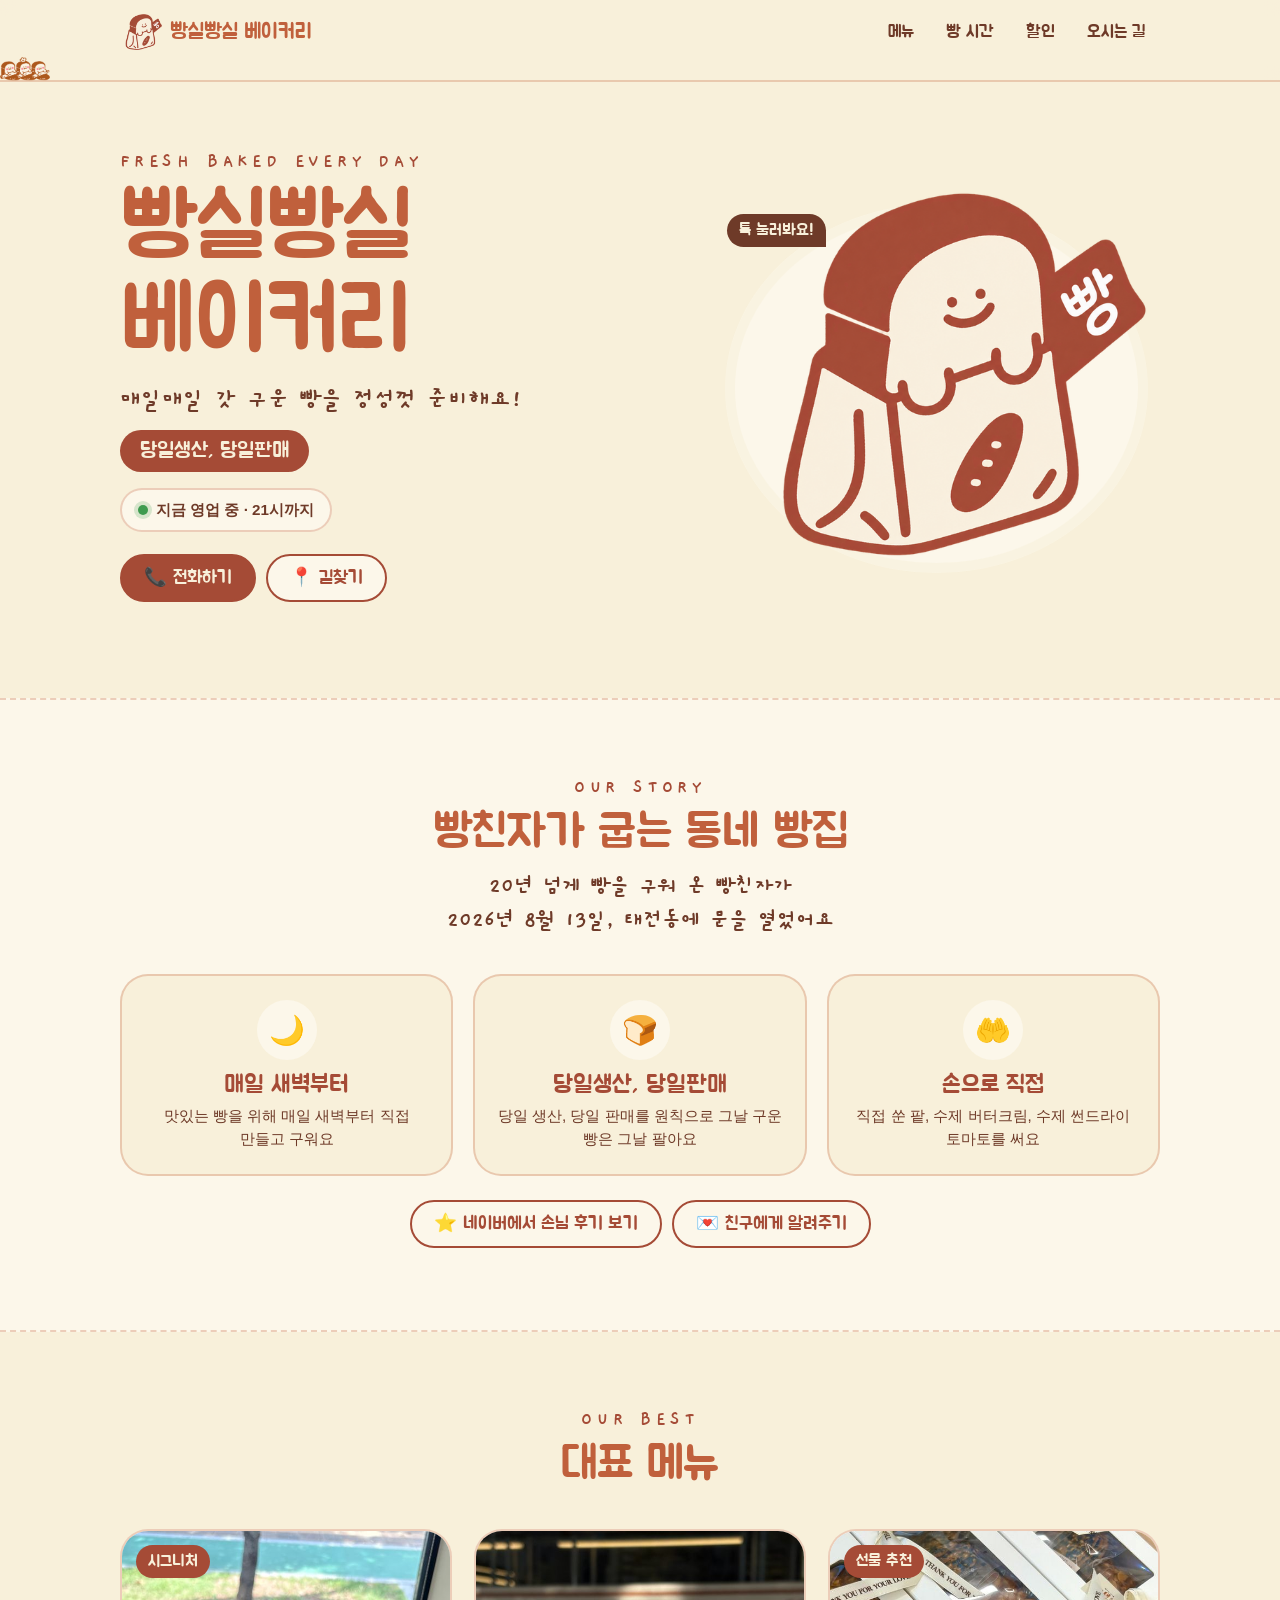
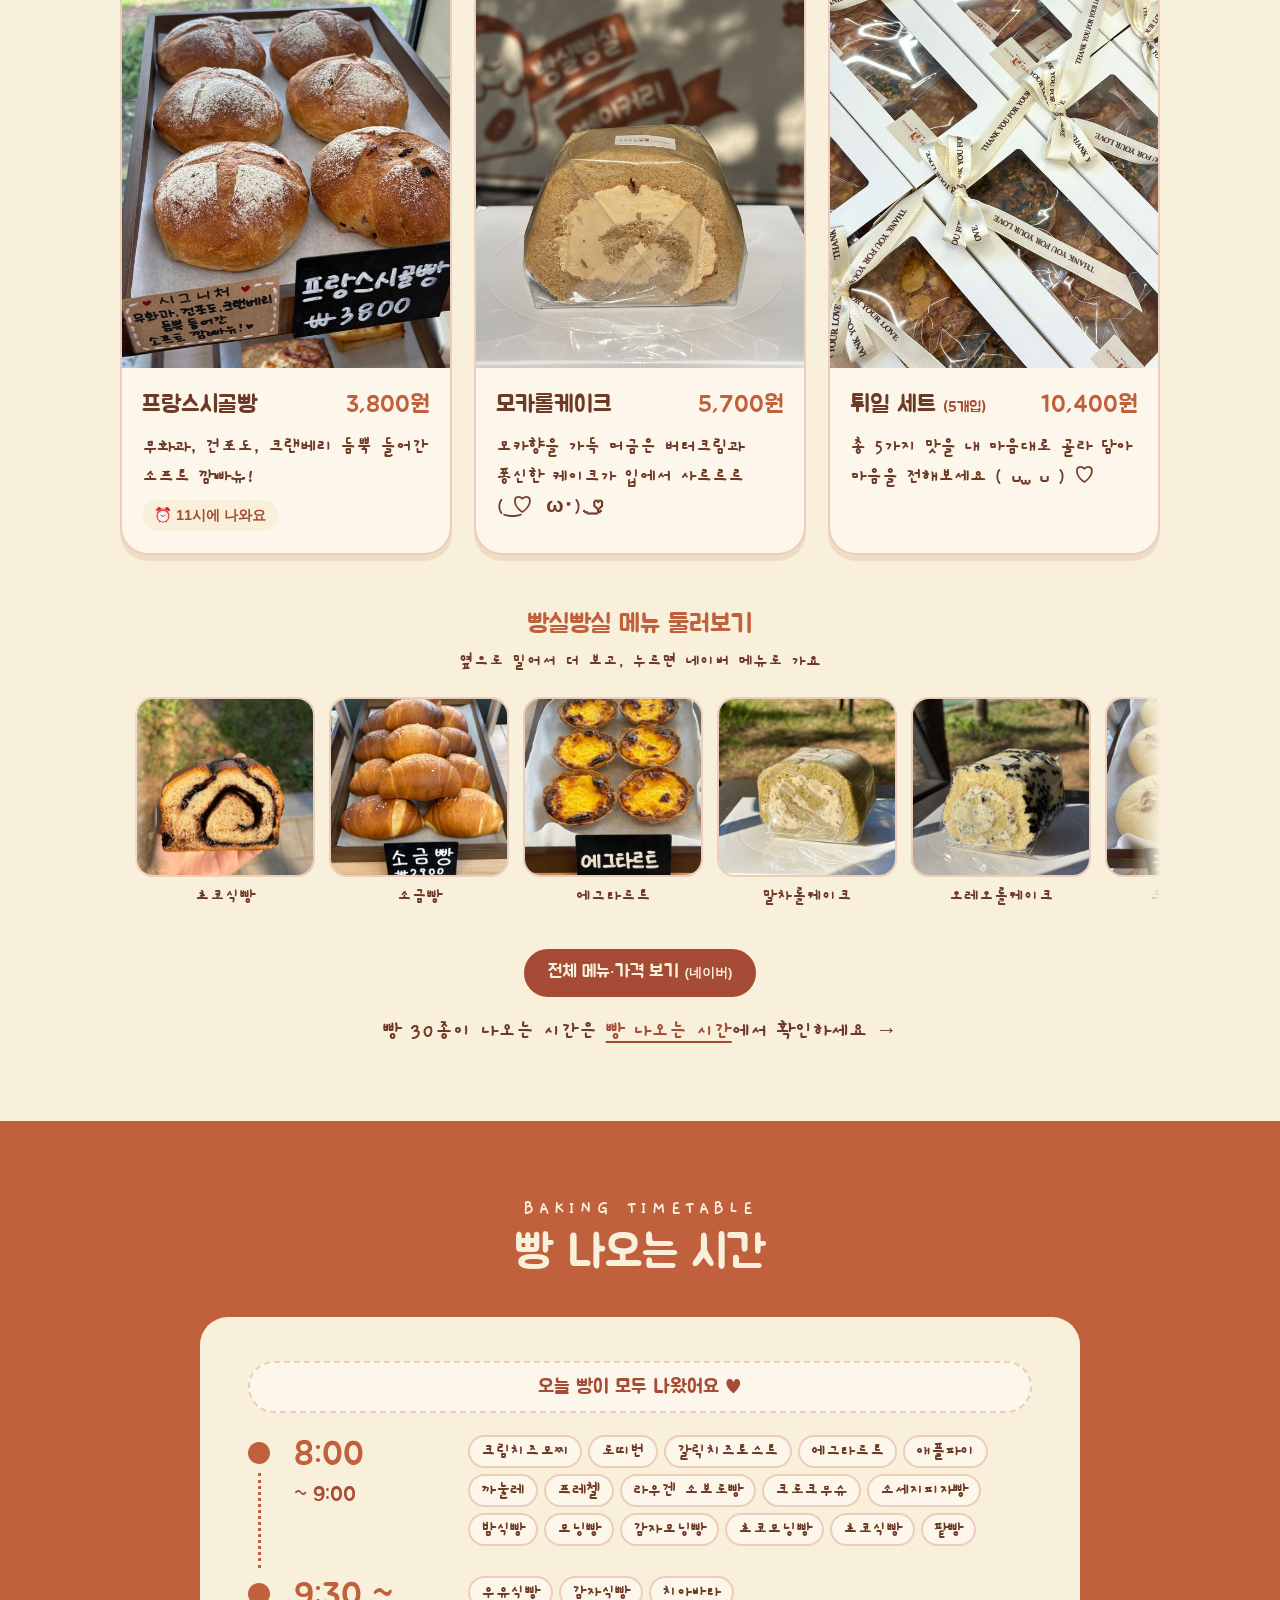
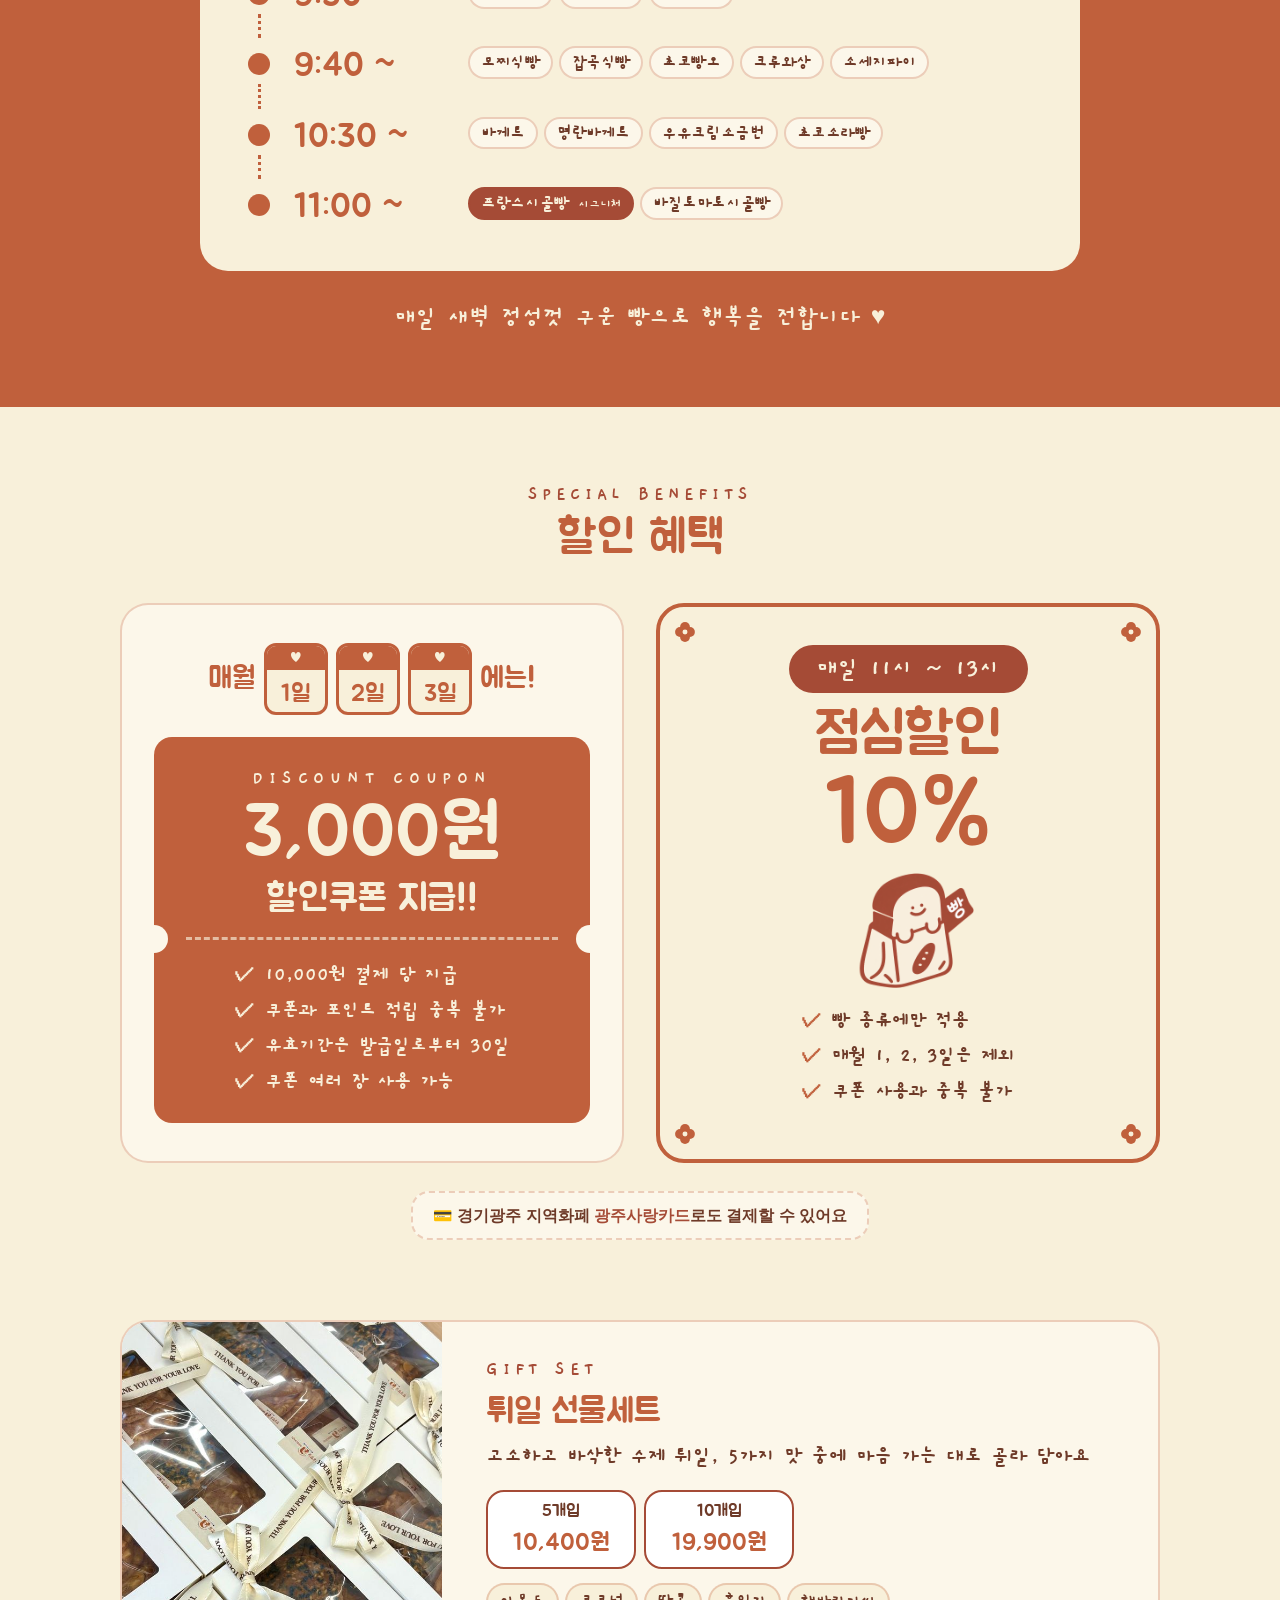
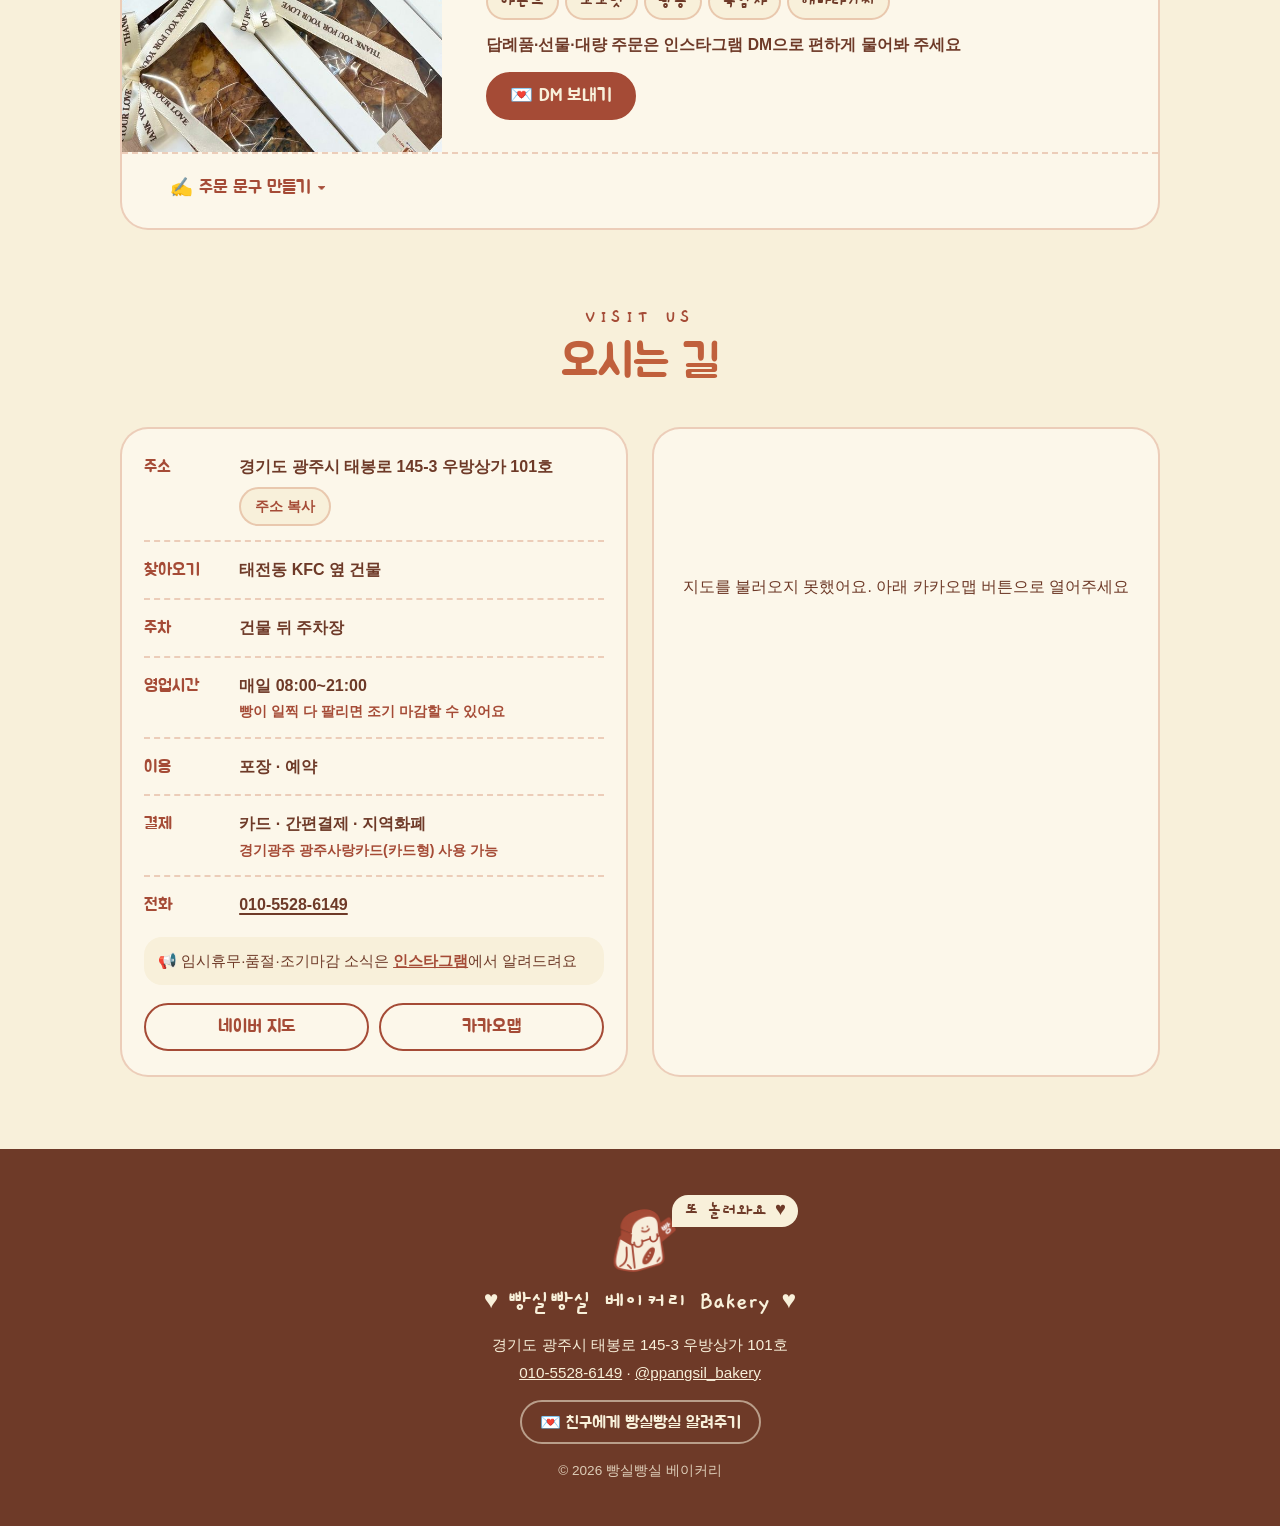
==== commit 8b595038: "feat: 오시는 길 지도를 카카오맵으로 교체 (화면에 들어올 때만 로드) Co-Authored-By: Claude Opus 5 (1M context) <noreply@anthro" ====
--- a/index.html
+++ b/index.html
@@ -514,8 +514,12 @@
               <a class="btn btn--ghost" href="https://map.kakao.com/link/search/%EA%B2%BD%EA%B8%B0%EB%8F%84%20%EA%B4%91%EC%A3%BC%EC%8B%9C%20%ED%83%9C%EB%B4%89%EB%A1%9C%20145-3" target="_blank" rel="noopener">카카오맵</a>
             </div>
           </div>
+          <!-- 카카오맵: 화면에 들어올 때만 불러옴 (js/main.js setupKakaoMap). 앱키는 공개용 자바스크립트 키 -->
           <div class="location__map">
-            <iframe title="빵실빵실 베이커리 위치 지도" src="https://maps.google.com/maps?q=%EA%B2%BD%EA%B8%B0%EB%8F%84%20%EA%B4%91%EC%A3%BC%EC%8B%9C%20%ED%83%9C%EB%B4%89%EB%A1%9C%20145-3&amp;z=17&amp;output=embed" loading="lazy" referrerpolicy="no-referrer-when-downgrade"></iframe>
+            <div class="location__map-canvas" data-kakao-map
+                 data-key="0618fc2070677370175a528726c41b16"
+                 data-lat="37.3809768" data-lng="127.2311506"></div>
+            <p class="location__map-fallback" data-map-fallback>지도는 아래 <strong>카카오맵</strong> 버튼으로 열어주세요</p>
           </div>
         </div>
       </div>
--- a/css/style.css
+++ b/css/style.css
@@ -1275,13 +1275,37 @@
 .location__maps .btn { flex: 1 1 140px; }
 
 .location__map {
+  position: relative;
   min-height: 320px;
   overflow: hidden;
   border: 2px solid var(--line);
   border-radius: var(--radius-lg);
   background: var(--paper);
 }
-.location__map iframe { display: block; width: 100%; height: 100%; min-height: 320px; border: 0; }
+.location__map-canvas { position: absolute; inset: 0; }
+.location__map-fallback {
+  position: relative;
+  display: grid;
+  place-items: center;
+  min-height: 316px;
+  padding: 24px;
+  text-align: center;
+  font-size: 0.98rem;
+  color: var(--ink);
+}
+.location__map-fallback strong { color: var(--crust); }
+/* 지도 위 가게 이름 말풍선 */
+.map-label {
+  padding: 6px 14px;
+  border: 2px solid var(--crust);
+  border-radius: 999px;
+  background: var(--cream);
+  font-family: var(--font-title);
+  font-size: 0.95rem;
+  color: var(--crust);
+  white-space: nowrap;
+  box-shadow: 0 3px 8px rgba(110, 58, 40, 0.25);
+}
 
 /* ---------- ⑧ 푸터 ---------- */
 .site-footer { padding-block: 44px; background: var(--ink); color: var(--cream); text-align: center; }
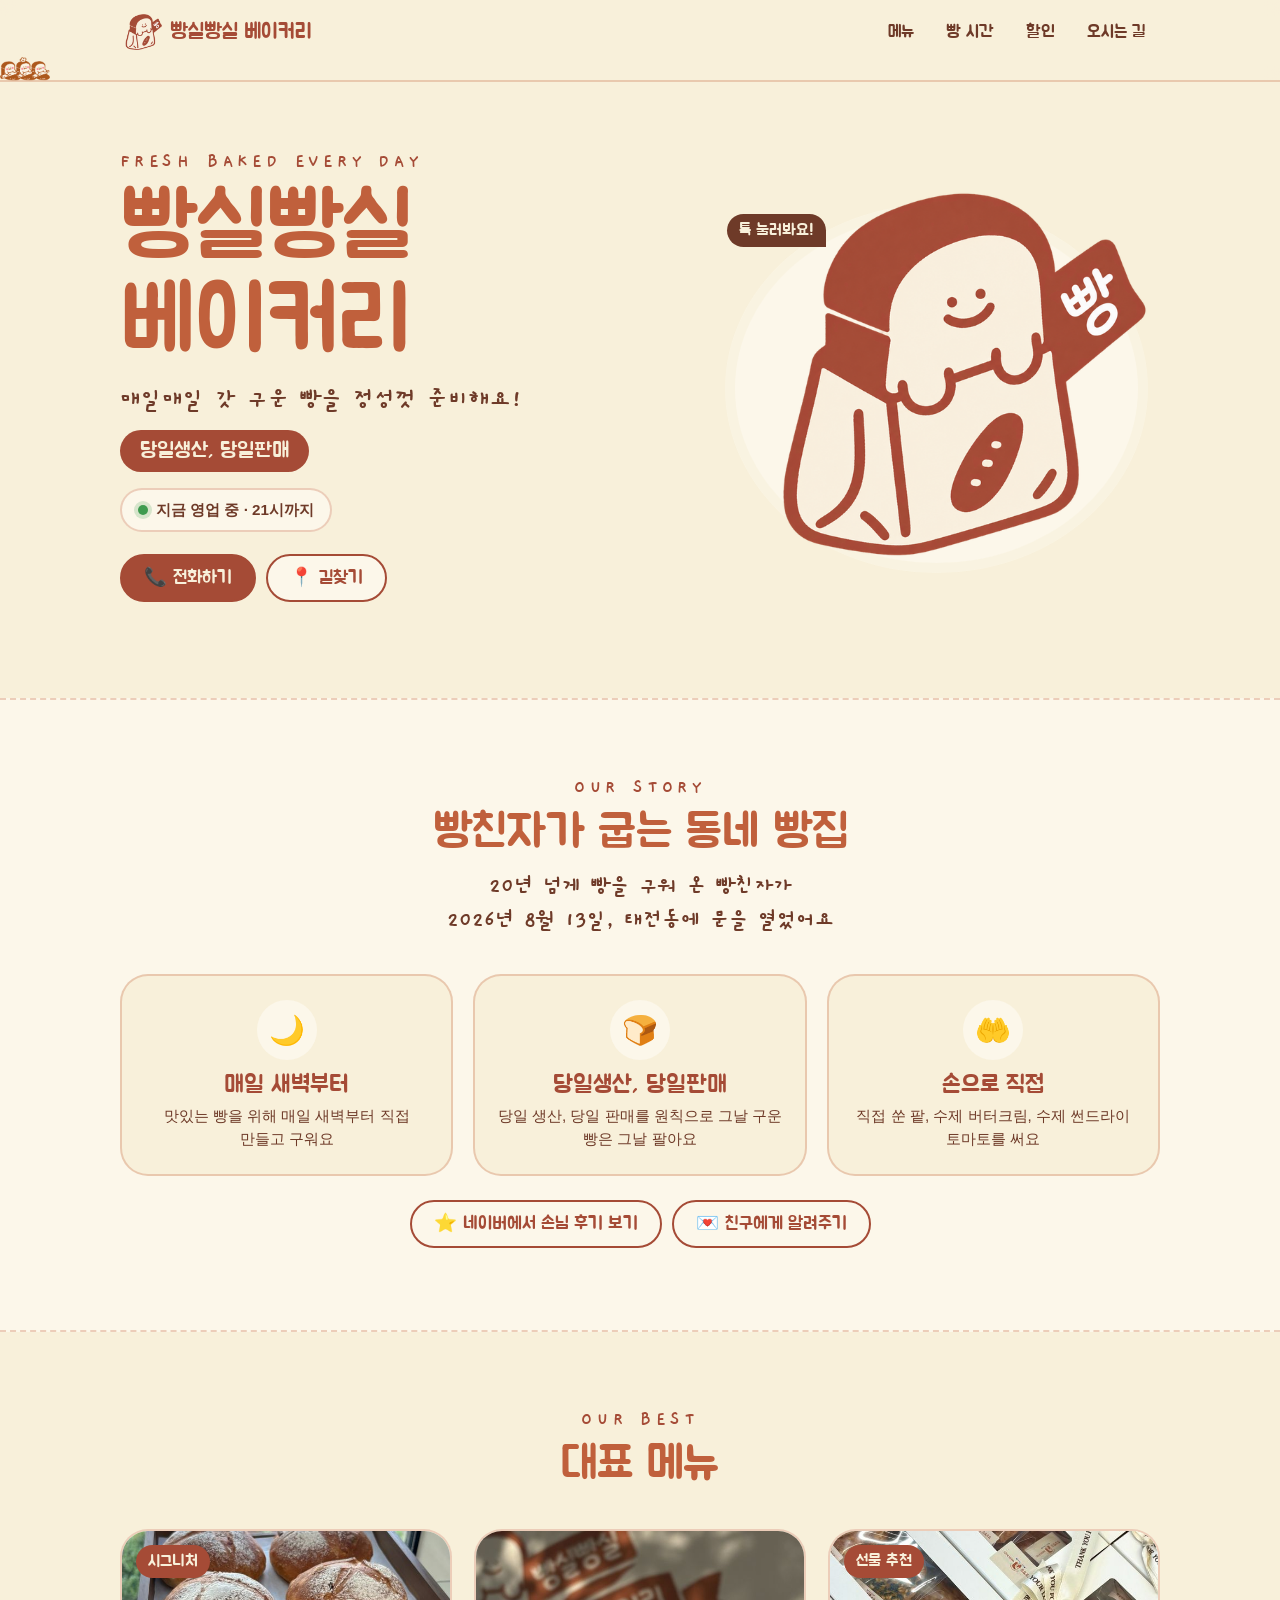
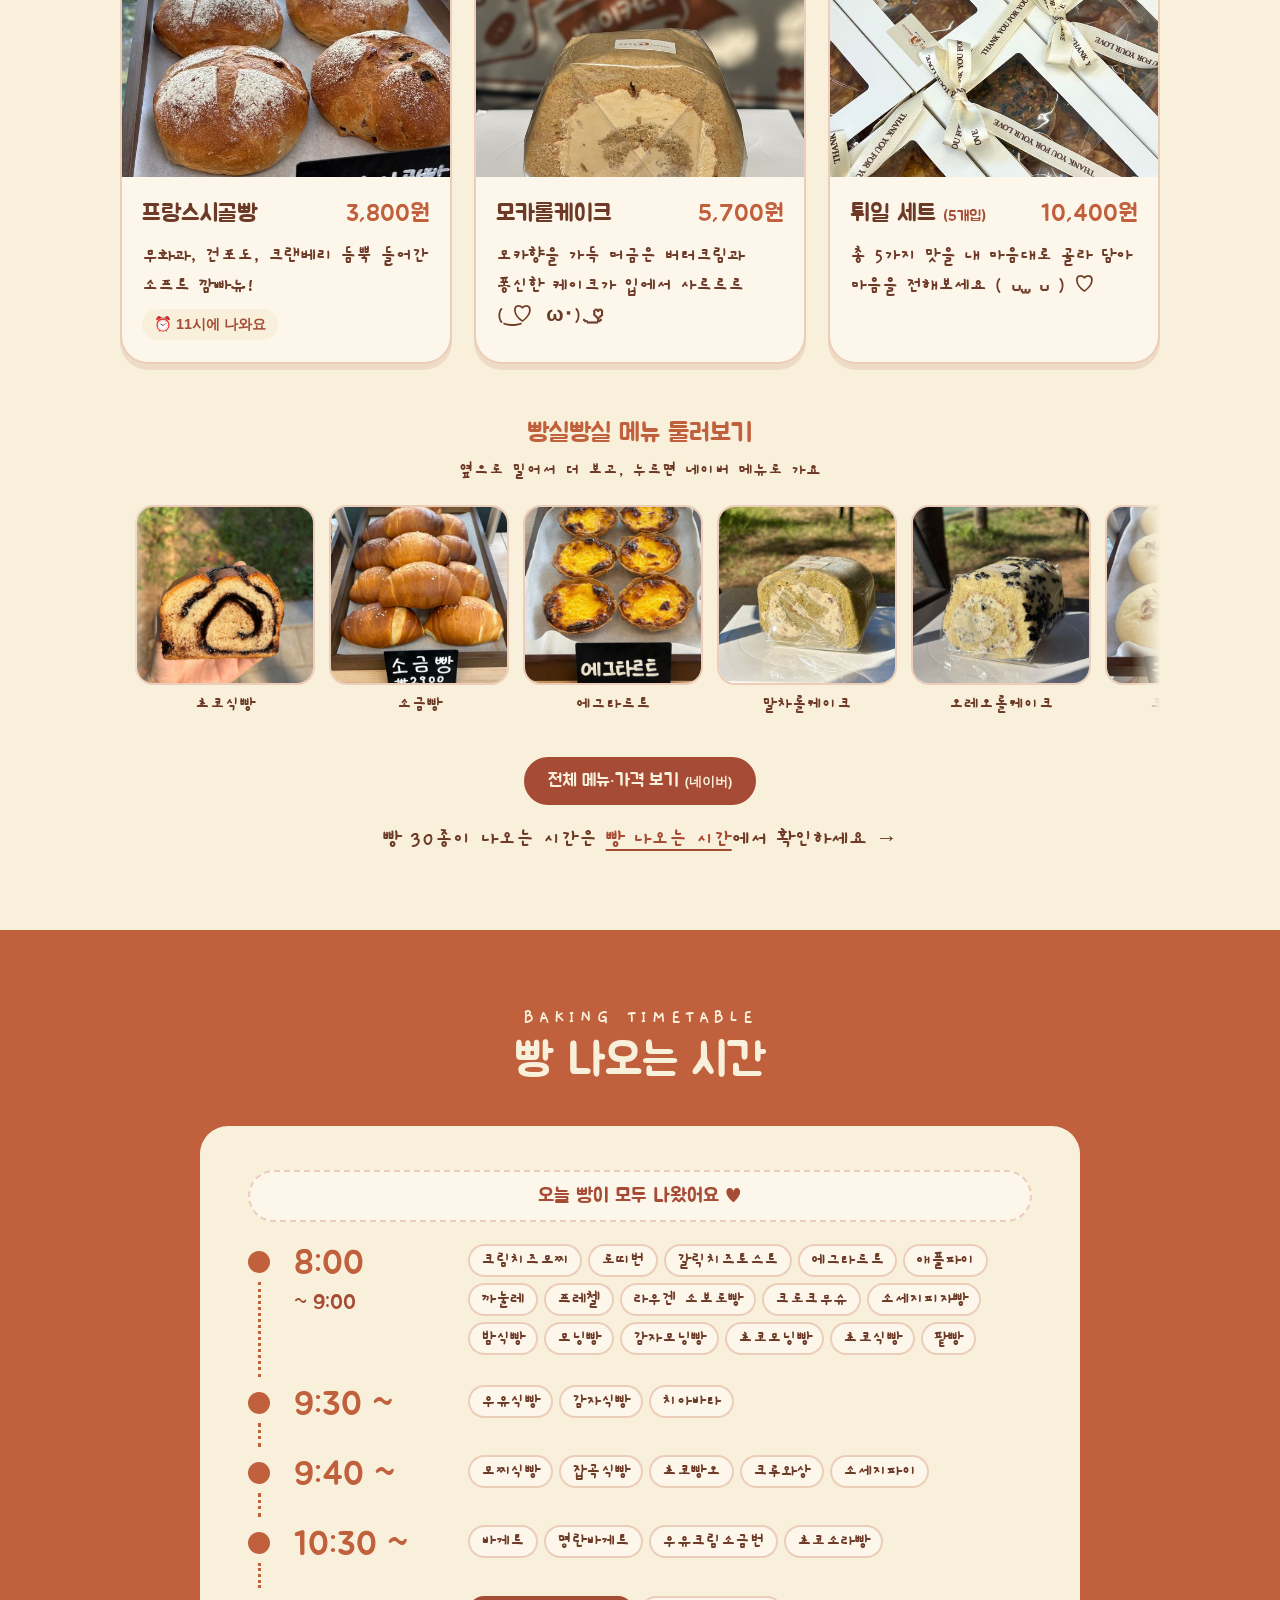
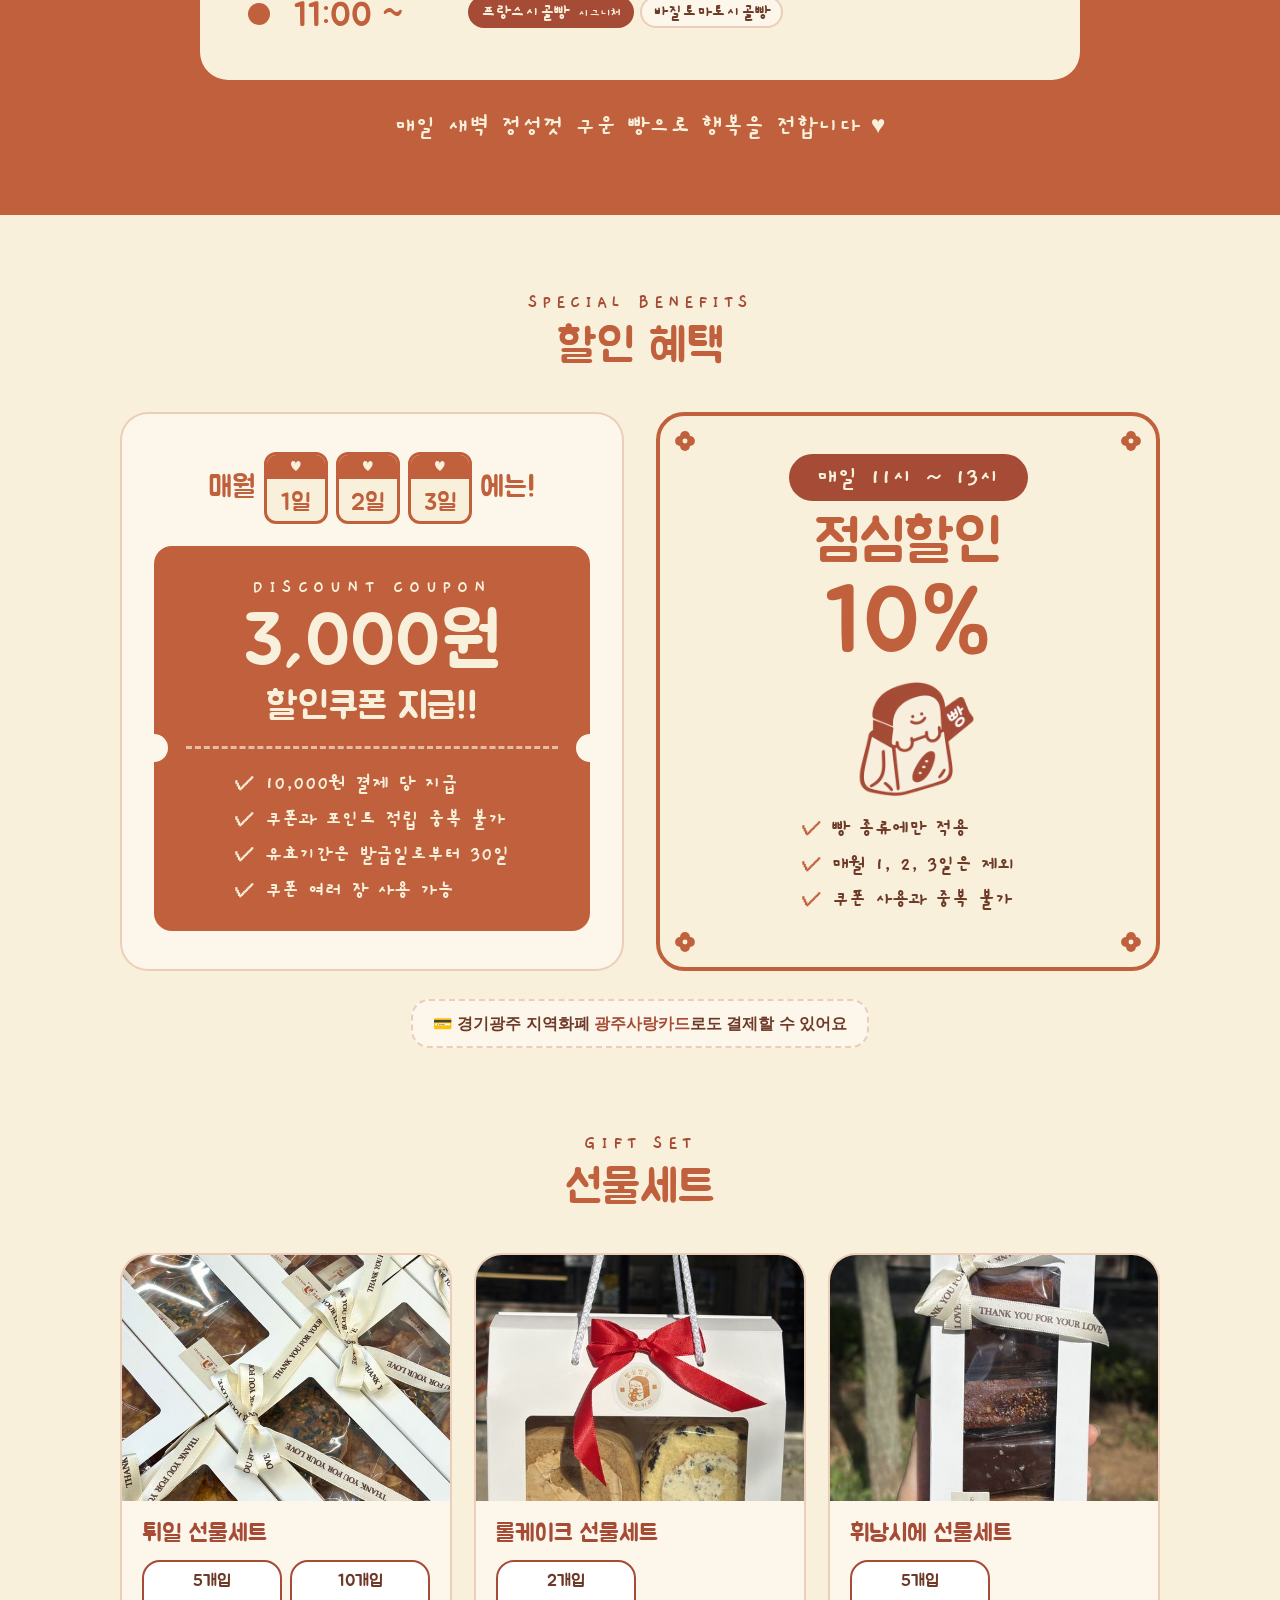
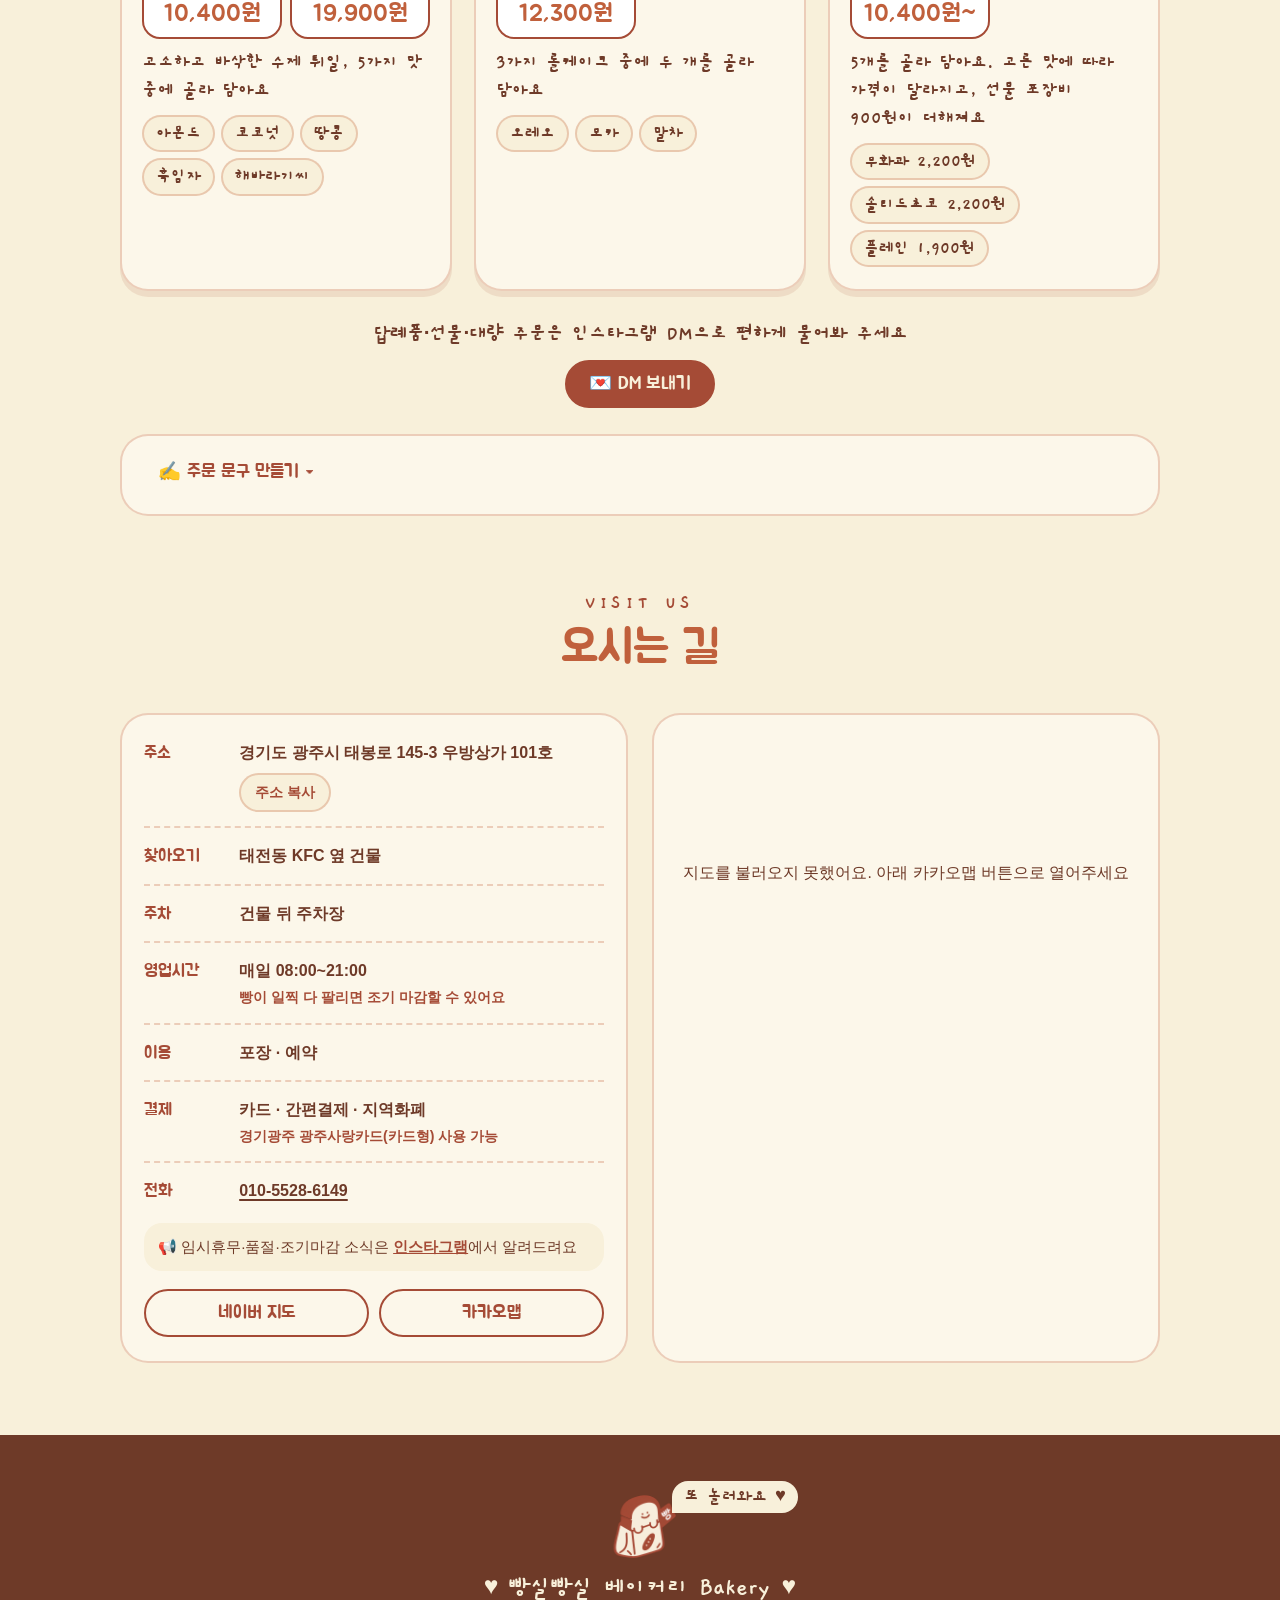
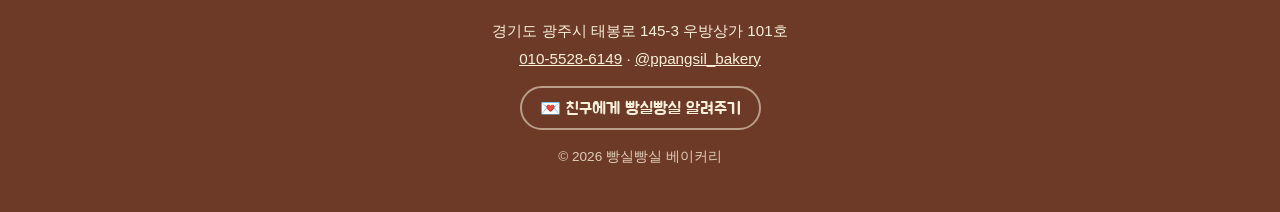
==== commit c091cbe9: "feat: 선물세트 섹션(튀일·롤케이크·휘낭시에)과 주문 문구 세트 3종 지원 - 사진 4:3 크롭이 적용되지 않던 문제 수정 (대표 메뉴 카드 포함) - 스타일·스크립트에 버전 " ====
--- a/index.html
+++ b/index.html
@@ -18,7 +18,7 @@
   <link rel="preconnect" href="https://fonts.googleapis.com">
   <link rel="preconnect" href="https://fonts.gstatic.com" crossorigin>
   <link rel="stylesheet" href="https://fonts.googleapis.com/css2?family=Gaegu:wght@400;700&family=Jua&display=swap">
-  <link rel="stylesheet" href="css/style.css">
+  <link rel="stylesheet" href="css/style.css?v=20260916b">
   <script type="application/ld+json">
   {
     "@context": "https://schema.org",
@@ -227,6 +227,7 @@
               <li class="menu-slide"><a href="https://m.place.naver.com/restaurant/2071676973/menu/list" target="_blank" rel="noopener"><img src="images/menu/red-bean-bread.jpg" alt="" width="480" height="480" loading="lazy"><span>팥빵</span></a></li>
               <li class="menu-slide"><a href="https://m.place.naver.com/restaurant/2071676973/menu/list" target="_blank" rel="noopener"><img src="images/menu/laugen-soboro.jpg" alt="" width="480" height="480" loading="lazy"><span>라우겐 소보로빵</span></a></li>
               <li class="menu-slide"><a href="https://m.place.naver.com/restaurant/2071676973/menu/list" target="_blank" rel="noopener"><img src="images/menu/roll-gift-set.jpg" alt="" width="480" height="480" loading="lazy"><span>롤케이크 선물세트</span></a></li>
+              <li class="menu-slide"><a href="https://m.place.naver.com/restaurant/2071676973/menu/list" target="_blank" rel="noopener"><img src="images/menu/financier-flavors.jpg" alt="" width="480" height="480" loading="lazy"><span>휘낭시에</span></a></li>
               <li class="menu-slide"><a href="https://m.place.naver.com/restaurant/2071676973/menu/list" target="_blank" rel="noopener"><img src="images/menu/financier-set.jpg" alt="" width="480" height="480" loading="lazy"><span>휘낭시에 선물세트</span></a></li>
             </ul>
           </div>
@@ -362,23 +363,67 @@
     <!-- ⑥ 선물·단체주문 -->
     <section class="section section--tight" id="order" aria-labelledby="order-title">
       <div class="container">
-        <div class="order-banner">
-          <img class="order-banner__photo" src="images/menu-tuile.jpg" alt="" width="600" height="800" loading="lazy">
-          <div class="order-banner__body">
-            <p class="eyebrow">GIFT SET</p>
-            <p class="order-banner__tag" data-show-until="2026-09-24">🌕 추석 선물세트 사전예약 중</p>
-            <h2 class="order-banner__title" id="order-title">튀일 선물세트</h2>
-            <p class="order-banner__text">고소하고 바삭한 수제 튀일, 5가지 맛 중에 마음 가는 대로 골라 담아요</p>
-            <ul class="price-options" aria-label="튀일 선물세트 가격">
-              <li class="price-option"><span class="price-option__name">5개입</span><span class="price-option__price">10,400원</span></li>
-              <li class="price-option"><span class="price-option__name">10개입</span><span class="price-option__price">19,900원</span></li>
-            </ul>
-            <ul class="flavor-list" aria-label="튀일 맛 종류">
-              <li>아몬드</li><li>코코넛</li><li>땅콩</li><li>흑임자</li><li>해바라기씨</li>
-            </ul>
-            <p class="order-banner__text order-banner__text--small">답례품·선물·대량 주문은 인스타그램 DM으로 편하게 물어봐 주세요</p>
-            <a class="btn btn--primary" href="https://ig.me/m/ppangsil_bakery" target="_blank" rel="noopener"><span aria-hidden="true">💌</span> DM 보내기</a>
-          </div>
+        <div class="section-head">
+          <p class="eyebrow">GIFT SET</p>
+          <h2 class="section-title" id="order-title">선물세트</h2>
+          <p class="section-lead" data-show-until="2026-09-24">🌕 추석 선물세트 사전예약 중이에요</p>
+        </div>
+
+        <ul class="gift-grid">
+          <li class="gift-card">
+            <div class="gift-card__photo">
+              <img src="images/menu-tuile.jpg" alt="리본으로 포장한 튀일 선물 상자" width="600" height="800" loading="lazy">
+            </div>
+            <div class="gift-card__body">
+              <h3 class="gift-card__name">튀일 선물세트</h3>
+              <ul class="price-options" aria-label="튀일 선물세트 가격">
+                <li class="price-option"><span class="price-option__name">5개입</span><span class="price-option__price">10,400원</span></li>
+                <li class="price-option"><span class="price-option__name">10개입</span><span class="price-option__price">19,900원</span></li>
+              </ul>
+              <p class="gift-card__text">고소하고 바삭한 수제 튀일, 5가지 맛 중에 골라 담아요</p>
+              <ul class="flavor-list" aria-label="튀일 맛 종류">
+                <li>아몬드</li><li>코코넛</li><li>땅콩</li><li>흑임자</li><li>해바라기씨</li>
+              </ul>
+            </div>
+          </li>
+
+          <li class="gift-card">
+            <div class="gift-card__photo">
+              <img src="images/menu/roll-gift-set.jpg" alt="롤케이크 두 개가 담긴 리본 선물 상자" width="480" height="480" loading="lazy">
+            </div>
+            <div class="gift-card__body">
+              <h3 class="gift-card__name">롤케이크 선물세트</h3>
+              <ul class="price-options" aria-label="롤케이크 선물세트 가격">
+                <li class="price-option"><span class="price-option__name">2개입</span><span class="price-option__price">12,300원</span></li>
+              </ul>
+              <p class="gift-card__text">3가지 롤케이크 중에 두 개를 골라 담아요</p>
+              <ul class="flavor-list" aria-label="롤케이크 종류">
+                <li>오레오</li><li>모카</li><li>말차</li>
+              </ul>
+            </div>
+          </li>
+
+          <li class="gift-card">
+            <div class="gift-card__photo">
+              <img src="images/menu/financier-set.jpg" alt="리본으로 포장한 휘낭시에 선물 상자" width="480" height="480" loading="lazy">
+            </div>
+            <div class="gift-card__body">
+              <h3 class="gift-card__name">휘낭시에 선물세트</h3>
+              <ul class="price-options" aria-label="휘낭시에 선물세트 가격">
+                <li class="price-option"><span class="price-option__name">5개입</span><span class="price-option__price">10,400원~</span></li>
+              </ul>
+              <p class="gift-card__text">5개를 골라 담아요. 고른 맛에 따라 가격이 달라지고, 선물 포장비 900원이 더해져요</p>
+              <ul class="flavor-list" aria-label="휘낭시에 맛과 가격">
+                <li>무화과 2,200원</li><li>솔티드초코 2,200원</li><li>플레인 1,900원</li>
+              </ul>
+            </div>
+          </li>
+        </ul>
+
+        <div class="gift-actions">
+          <p class="gift-actions__text">답례품·선물·대량 주문은 인스타그램 DM으로 편하게 물어봐 주세요</p>
+          <a class="btn btn--primary" href="https://ig.me/m/ppangsil_bakery" target="_blank" rel="noopener"><span aria-hidden="true">💌</span> DM 보내기</a>
+        </div>
 
           <!-- ① 주문 문구 만들기: 입력 내용은 저장·전송하지 않고 문구만 만들어 복사. 배너 아래 가로 전체 (js/main.js setupOrderHelper) -->
           <details class="order-helper" data-order-helper hidden>
@@ -388,6 +433,8 @@
                 <legend class="order-helper__label">문의 종류</legend>
                 <div class="choice-row">
                   <label class="choice"><input type="radio" name="type" value="tuile" checked><span>튀일 선물세트</span></label>
+                  <label class="choice"><input type="radio" name="type" value="roll"><span>롤케이크 선물세트</span></label>
+                  <label class="choice"><input type="radio" name="type" value="financier"><span>휘낭시에 선물세트</span></label>
                   <label class="choice"><input type="radio" name="type" value="bread"><span>빵 단체주문</span></label>
                   <label class="choice"><input type="radio" name="type" value="etc"><span>기타 문의</span></label>
                 </div>
@@ -399,14 +446,15 @@
                   <label class="choice"><input type="radio" name="pack" value="10개입 (19,900원)" data-size="10"><span>10개입 · 19,900원</span></label>
                 </div>
               </fieldset>
-              <label class="order-helper__field" data-show-for="tuile bread">
+              <label class="order-helper__field" data-show-for="tuile roll financier bread">
                 <span class="order-helper__label">수량</span>
                 <input class="order-helper__input" type="text" name="quantity" autocomplete="off"
-                       data-placeholder-tuile="예: 3 (세트)" data-placeholder-bread="예: 빵 30개, 5만 원어치" placeholder="예: 3 (세트)">
+                       data-placeholder-tuile="예: 3 (세트)" data-placeholder-roll="예: 2 (세트)"
+                       data-placeholder-financier="예: 2 (세트)" data-placeholder-bread="예: 빵 30개, 5만 원어치" placeholder="예: 3 (세트)">
               </label>
-              <fieldset class="order-helper__field" data-show-for="tuile">
+              <!-- 세트별 맛 개수. 합계가 세트 크기(튀일은 구성 선택, 롤케이크 2개, 휘낭시에 5개)를 넘지 않게 JS가 막음 -->
+              <fieldset class="order-helper__field" data-show-for="tuile" data-flavor-group="tuile">
                 <legend class="order-helper__label">맛 구성 <small>(세트 하나에 담을 개수)</small></legend>
-                <!-- 합계가 구성(data-size)을 넘지 않게 JS가 +/- 버튼을 막음 -->
                 <ul class="flavor-steppers">
                   <li class="stepper" data-flavor="아몬드">
                     <span class="stepper__name">아몬드</span>
@@ -437,6 +485,56 @@
                     <button type="button" class="stepper__btn" data-step="-1" aria-label="해바라기씨 하나 빼기">−</button>
                     <span class="stepper__count" data-count>0</span>
                     <button type="button" class="stepper__btn" data-step="1" aria-label="해바라기씨 하나 더하기">+</button>
+                  </li>
+                </ul>
+                <p class="flavor-status" data-flavor-status aria-live="polite"></p>
+                <p class="order-helper__hint">여러 세트면 모두 같은 구성으로 담아요. 세트마다 다르게 원하시면 요청사항에 적어주세요.</p>
+              </fieldset>
+              <fieldset class="order-helper__field" data-show-for="roll" data-flavor-group="roll" data-pack-size="2" data-pack-label="2개입 (12,300원)">
+                <legend class="order-helper__label">맛 구성 <small>(세트 하나에 담을 개수)</small></legend>
+                <ul class="flavor-steppers">
+                  <li class="stepper" data-flavor="오레오">
+                    <span class="stepper__name">오레오</span>
+                    <button type="button" class="stepper__btn" data-step="-1" aria-label="오레오 하나 빼기">−</button>
+                    <span class="stepper__count" data-count>0</span>
+                    <button type="button" class="stepper__btn" data-step="1" aria-label="오레오 하나 더하기">+</button>
+                  </li>
+                  <li class="stepper" data-flavor="모카">
+                    <span class="stepper__name">모카</span>
+                    <button type="button" class="stepper__btn" data-step="-1" aria-label="모카 하나 빼기">−</button>
+                    <span class="stepper__count" data-count>0</span>
+                    <button type="button" class="stepper__btn" data-step="1" aria-label="모카 하나 더하기">+</button>
+                  </li>
+                  <li class="stepper" data-flavor="말차">
+                    <span class="stepper__name">말차</span>
+                    <button type="button" class="stepper__btn" data-step="-1" aria-label="말차 하나 빼기">−</button>
+                    <span class="stepper__count" data-count>0</span>
+                    <button type="button" class="stepper__btn" data-step="1" aria-label="말차 하나 더하기">+</button>
+                  </li>
+                </ul>
+                <p class="flavor-status" data-flavor-status aria-live="polite"></p>
+                <p class="order-helper__hint">여러 세트면 모두 같은 구성으로 담아요. 세트마다 다르게 원하시면 요청사항에 적어주세요.</p>
+              </fieldset>
+              <fieldset class="order-helper__field" data-show-for="financier" data-flavor-group="financier" data-pack-size="5" data-pack-label="5개입 (10,400원부터)">
+                <legend class="order-helper__label">맛 구성 <small>(세트 하나에 담을 개수)</small></legend>
+                <ul class="flavor-steppers">
+                  <li class="stepper" data-flavor="무화과">
+                    <span class="stepper__name">무화과</span>
+                    <button type="button" class="stepper__btn" data-step="-1" aria-label="무화과 하나 빼기">−</button>
+                    <span class="stepper__count" data-count>0</span>
+                    <button type="button" class="stepper__btn" data-step="1" aria-label="무화과 하나 더하기">+</button>
+                  </li>
+                  <li class="stepper" data-flavor="솔티드초코">
+                    <span class="stepper__name">솔티드초코</span>
+                    <button type="button" class="stepper__btn" data-step="-1" aria-label="솔티드초코 하나 빼기">−</button>
+                    <span class="stepper__count" data-count>0</span>
+                    <button type="button" class="stepper__btn" data-step="1" aria-label="솔티드초코 하나 더하기">+</button>
+                  </li>
+                  <li class="stepper" data-flavor="플레인">
+                    <span class="stepper__name">플레인</span>
+                    <button type="button" class="stepper__btn" data-step="-1" aria-label="플레인 하나 빼기">−</button>
+                    <span class="stepper__count" data-count>0</span>
+                    <button type="button" class="stepper__btn" data-step="1" aria-label="플레인 하나 더하기">+</button>
                   </li>
                 </ul>
                 <p class="flavor-status" data-flavor-status aria-live="polite"></p>
@@ -468,7 +566,6 @@
               <p class="order-helper__privacy">입력한 내용은 어디에도 저장되거나 전송되지 않아요. 복사한 문구를 DM 창에 붙여넣어 보내주세요.</p>
             </form>
           </details>
-        </div>
       </div>
     </section>
 
@@ -553,8 +650,8 @@
     <a href="https://www.instagram.com/ppangsil_bakery" target="_blank" rel="noopener"><span aria-hidden="true">📷</span>인스타</a>
   </nav>
 
-  <script src="js/schedule.js"></script>
-  <script src="js/order-message.js"></script>
-  <script src="js/main.js"></script>
+  <script src="js/schedule.js?v=20260916b"></script>
+  <script src="js/order-message.js?v=20260916b"></script>
+  <script src="js/main.js?v=20260916b"></script>
 </body>
 </html>
--- a/css/style.css
+++ b/css/style.css
@@ -165,7 +165,8 @@
 }
 .brand { display: flex; align-items: center; gap: 8px; flex-shrink: 0; text-decoration: none; }
 .brand__icon { width: 42px; }
-.brand__name { display: none; font-family: var(--font-title); font-size: 1.3rem; color: var(--terracotta); }
+/* 24px 미만이라 테라코타(3.7:1) 대신 crust(5.05:1) */
+.brand__name { display: none; font-family: var(--font-title); font-size: 1.3rem; color: var(--crust); }
 
 .site-nav { display: flex; }
 .site-nav a {
@@ -540,8 +541,9 @@
   background: var(--paper);
   box-shadow: 0 6px 0 rgba(165, 75, 54, 0.12);
 }
-.menu-card__photo { position: relative; aspect-ratio: 4 / 3; background: var(--cream); }
-.menu-card__photo img { width: 100%; height: 100%; object-fit: cover; }
+/* 사진은 4:3으로 잘라서 보여줌 (이미지를 absolute로 깔아야 원본 비율로 늘어나지 않음) */
+.menu-card__photo { position: relative; aspect-ratio: 4 / 3; overflow: hidden; background: var(--cream); }
+.menu-card__photo img { position: absolute; inset: 0; width: 100%; height: 100%; object-fit: cover; }
 .menu-card__tag {
   position: absolute;
   top: 14px;
@@ -1101,9 +1103,65 @@
   color: var(--ink);
 }
 
+/* 선물세트 카드 3종 */
+.gift-grid { display: grid; gap: 22px; }
+@media (min-width: 880px) {
+  .gift-grid { grid-template-columns: repeat(3, 1fr); }
+}
+.gift-card {
+  display: flex;
+  flex-direction: column;
+  overflow: hidden;
+  border: 2px solid var(--line);
+  border-radius: var(--radius-lg);
+  background: var(--paper);
+  box-shadow: 0 6px 0 rgba(165, 75, 54, 0.12);
+}
+.gift-card__photo { position: relative; aspect-ratio: 4 / 3; overflow: hidden; background: var(--cream); }
+.gift-card__photo img { position: absolute; inset: 0; width: 100%; height: 100%; object-fit: cover; }
+.gift-card__body { display: flex; flex-direction: column; gap: 10px; padding: 18px 20px 22px; }
+.gift-card__name {
+  font-family: var(--font-title);
+  font-weight: 400;
+  font-size: 1.5rem;
+  line-height: 1.3;
+  color: var(--crust);
+}
+.gift-card__text {
+  font-family: var(--font-hand);
+  font-weight: 700;
+  font-size: 1.2rem;
+  line-height: 1.45;
+  color: var(--ink);
+}
+.gift-card .price-options { margin: 0; }
+.gift-card .flavor-list { margin-bottom: 0; }
+
+.gift-actions {
+  display: flex;
+  flex-direction: column;
+  align-items: center;
+  gap: 12px;
+  margin-top: 28px;
+  text-align: center;
+}
+.gift-actions__text {
+  font-family: var(--font-hand);
+  font-weight: 700;
+  font-size: 1.3rem;
+  line-height: 1.4;
+  color: var(--ink);
+  text-wrap: balance;
+}
+
 /* ① 주문 문구 만들기 */
-/* 배너(사진+글) 아래 가로 전체. 펼쳐도 사진 크기는 그대로 */
-.order-helper { grid-column: 1 / -1; padding: 10px 22px 18px; border-top: 2px dashed var(--line); }
+.order-helper {
+  margin-top: 26px;
+  padding: 10px 20px 18px;
+  border: 2px solid var(--line);
+  border-radius: var(--radius-lg);
+  background: var(--paper);
+}
 .order-helper[open] { padding-bottom: 26px; }
 .order-helper__toggle {
   display: inline-flex;
@@ -1212,7 +1270,7 @@
   .order-banner { grid-template-columns: 320px 1fr; }
   .order-banner__photo { height: 100%; min-height: 250px; aspect-ratio: auto; }
   .order-banner__body { padding: 32px 44px; }
-  .order-helper { padding: 12px 44px 18px; }
+  .order-helper { padding: 14px 32px 20px; }
   .order-helper[open] { padding-bottom: 32px; }
 }
 
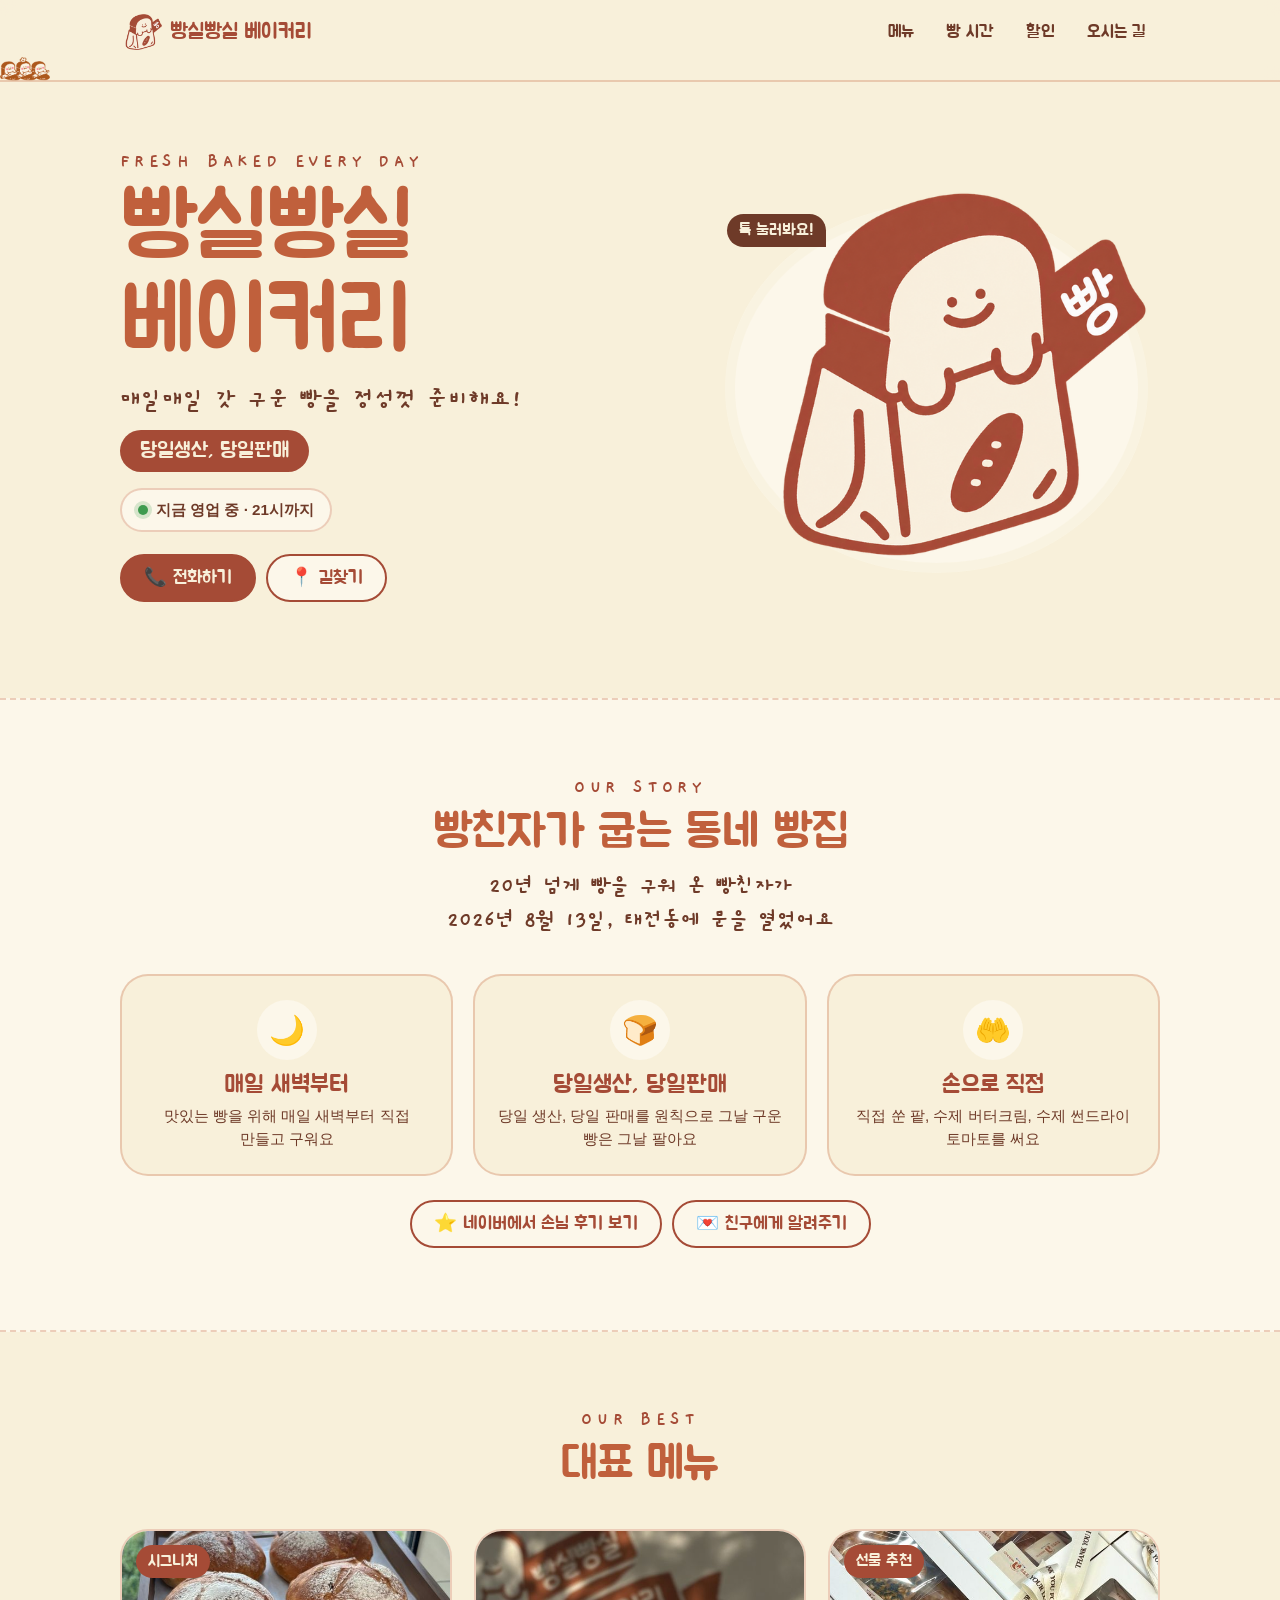
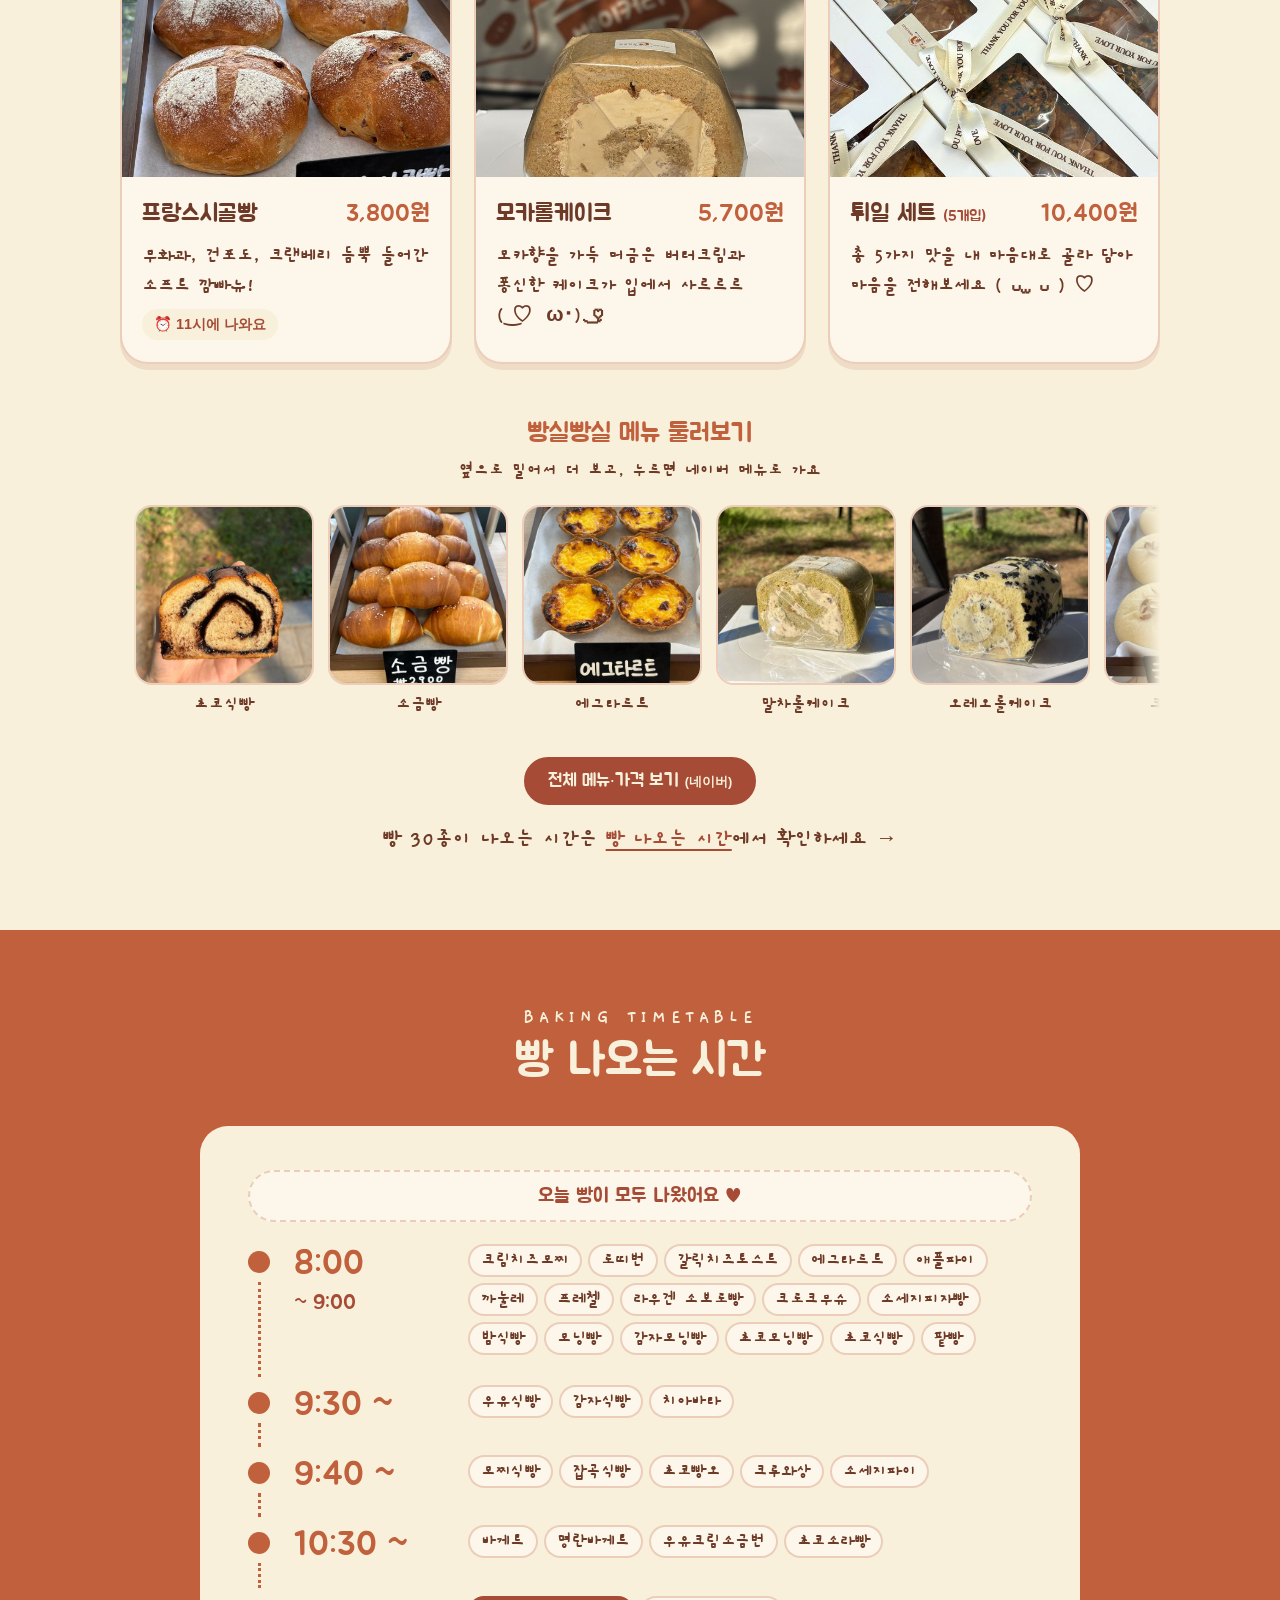
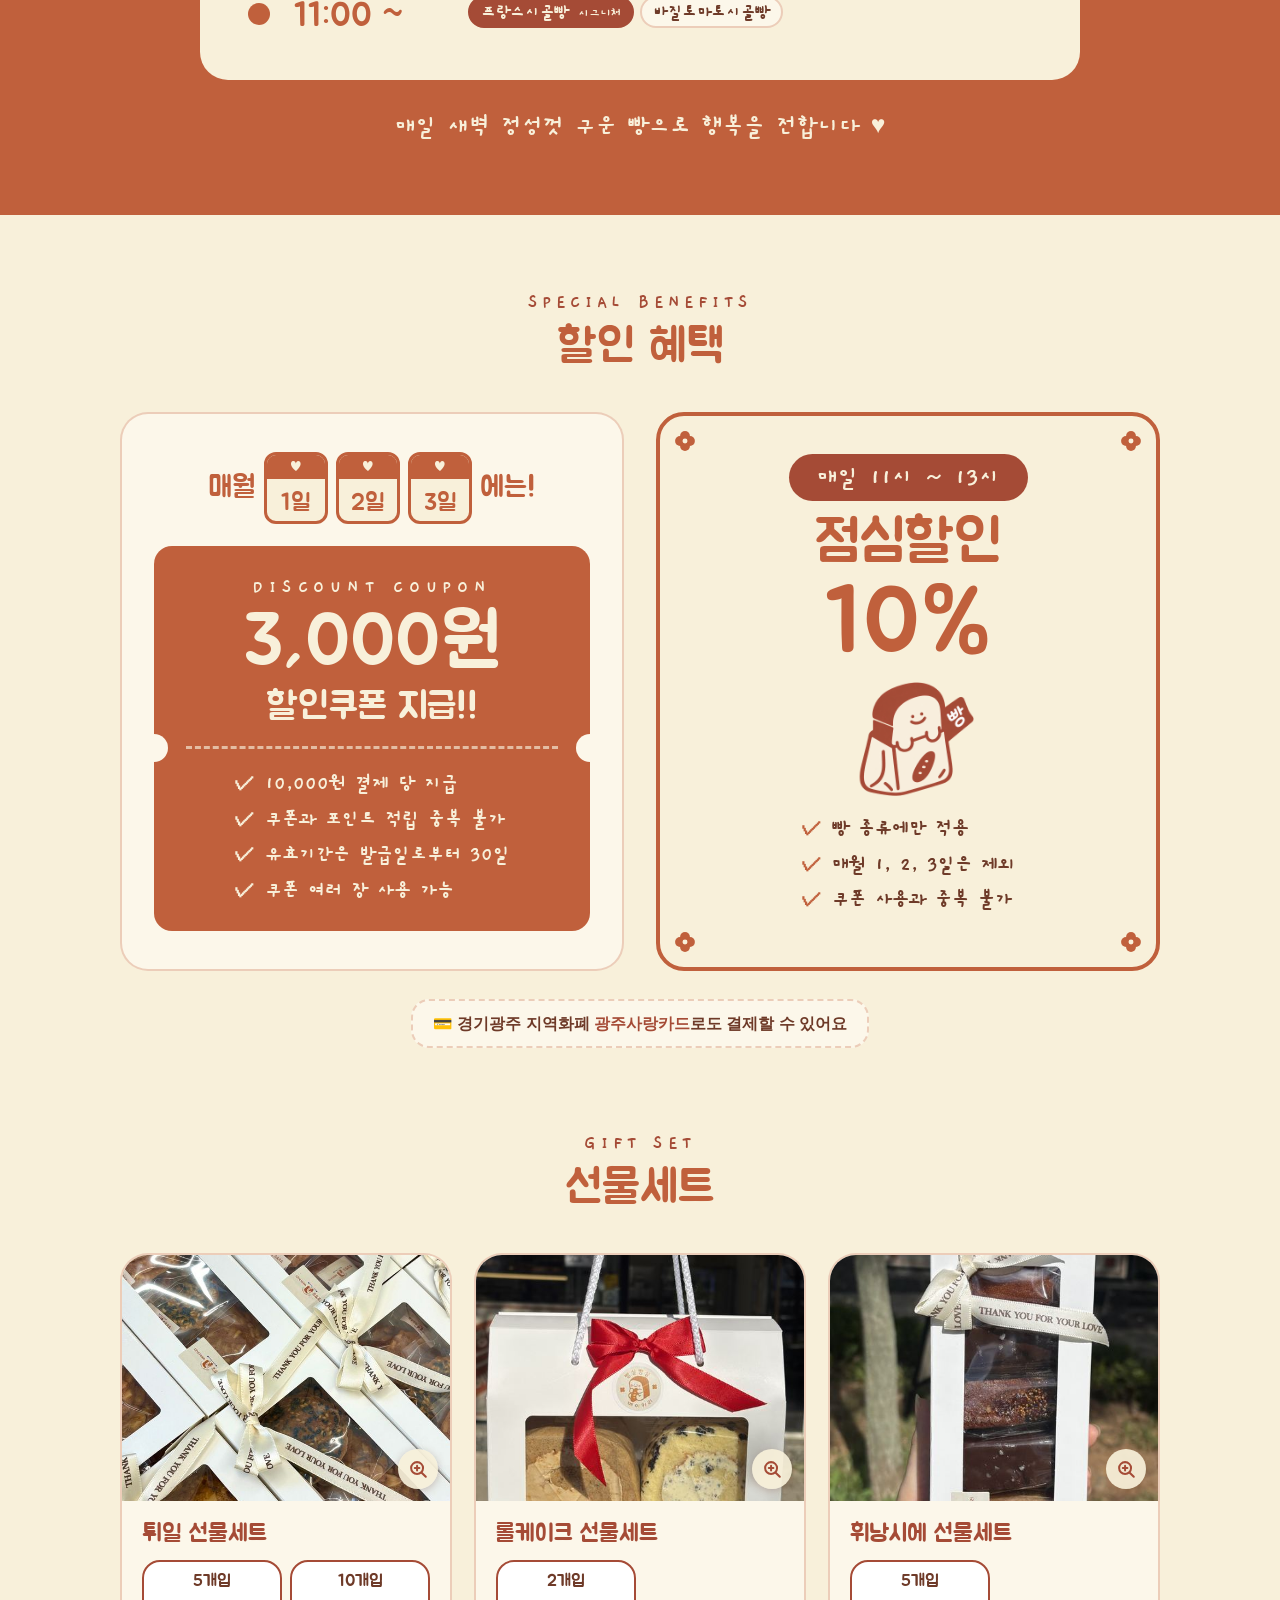
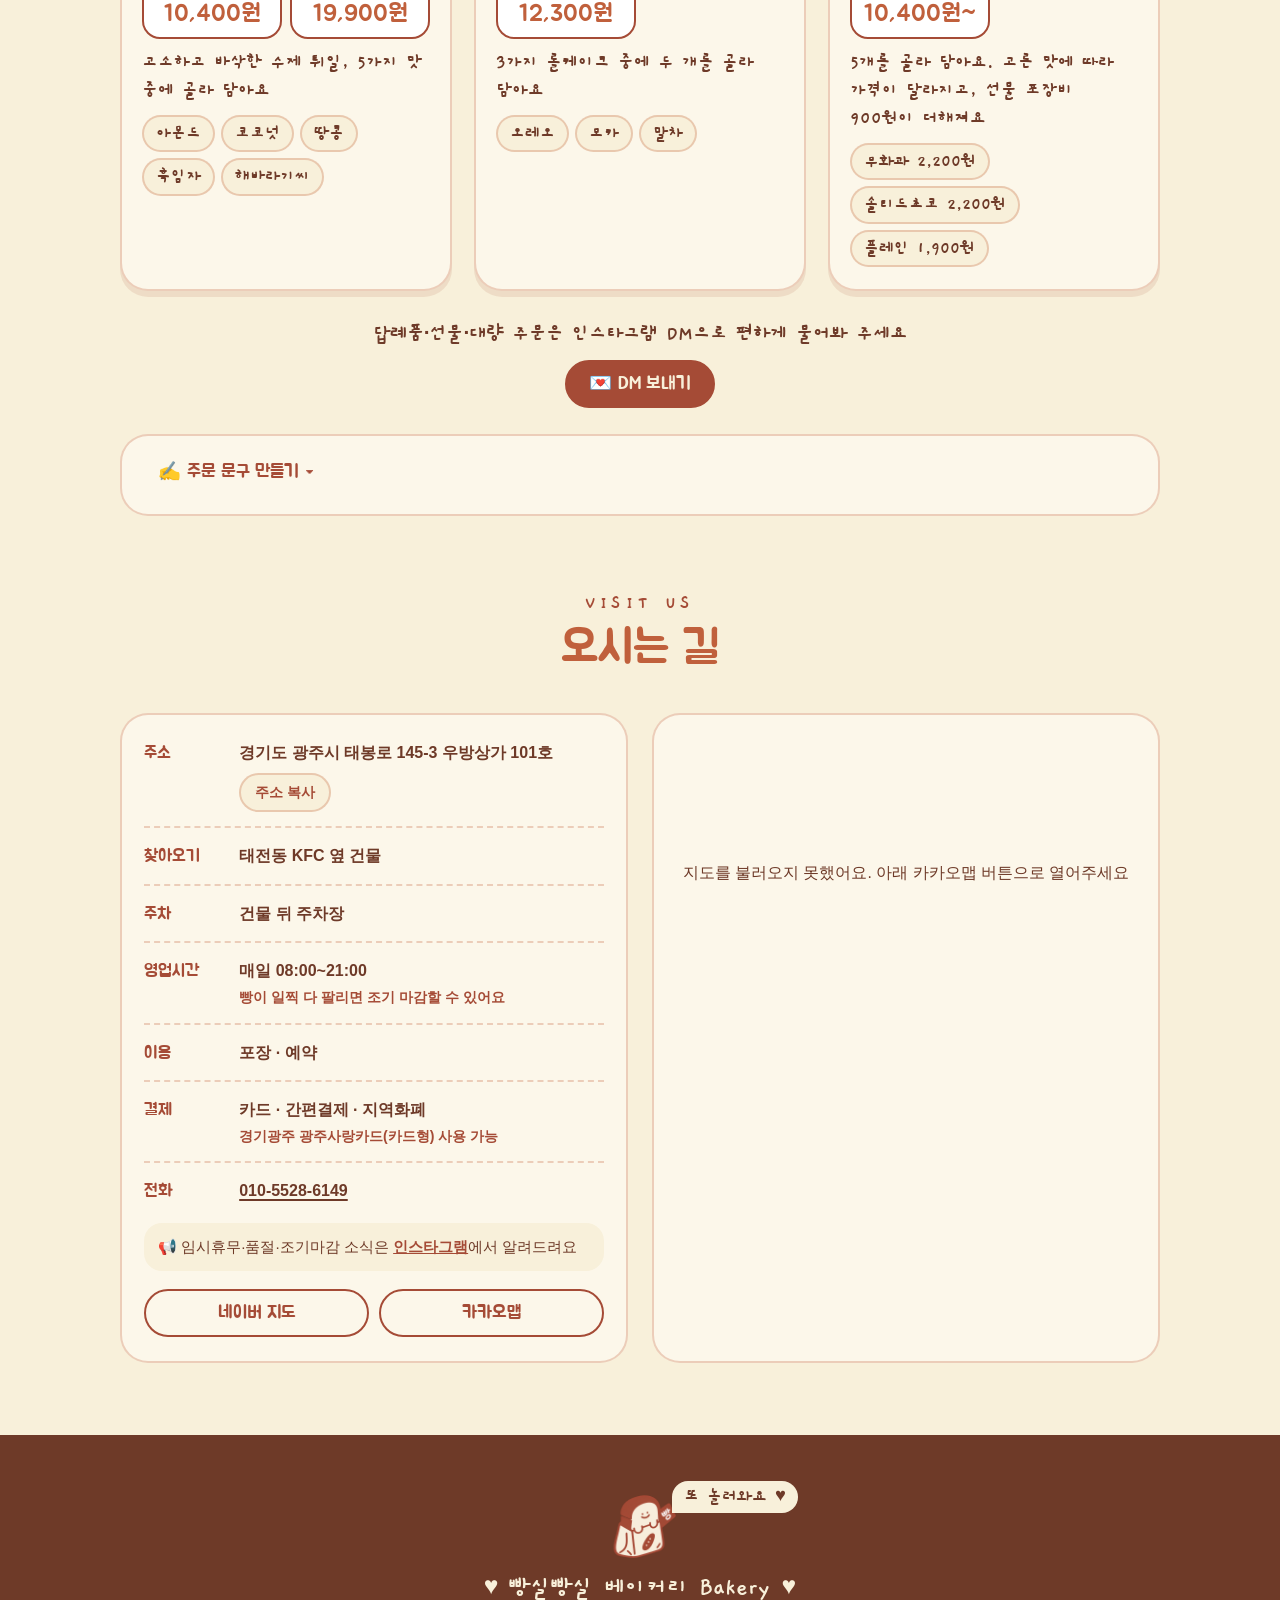
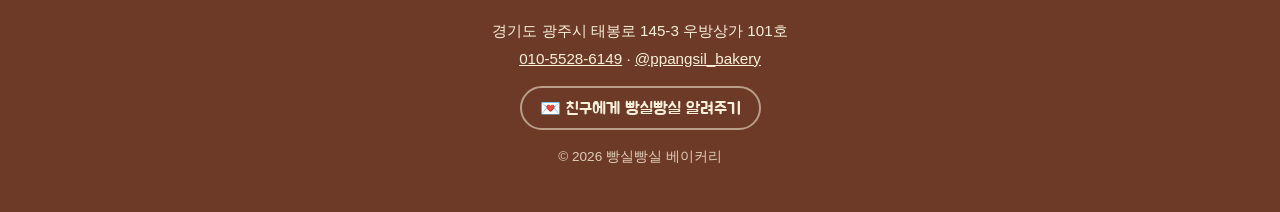
==== commit cad34547: "feat: 선물세트 사진 돋보기·크게 보기(라이트박스) Co-Authored-By: Claude Opus 5 (1M context) <noreply@anthropic.com>" ====
--- a/index.html
+++ b/index.html
@@ -18,7 +18,7 @@
   <link rel="preconnect" href="https://fonts.googleapis.com">
   <link rel="preconnect" href="https://fonts.gstatic.com" crossorigin>
   <link rel="stylesheet" href="https://fonts.googleapis.com/css2?family=Gaegu:wght@400;700&family=Jua&display=swap">
-  <link rel="stylesheet" href="css/style.css?v=20260916b">
+  <link rel="stylesheet" href="css/style.css?v=20260916d">
   <script type="application/ld+json">
   {
     "@context": "https://schema.org",
@@ -371,9 +371,10 @@
 
         <ul class="gift-grid">
           <li class="gift-card">
-            <div class="gift-card__photo">
+            <button type="button" class="gift-card__photo" data-zoom="images/large/tuile-set.jpg" aria-label="튀일 선물세트 사진 크게 보기">
               <img src="images/menu-tuile.jpg" alt="리본으로 포장한 튀일 선물 상자" width="600" height="800" loading="lazy">
-            </div>
+              <span class="gift-card__zoom" aria-hidden="true"><svg viewBox="0 0 24 24" fill="none" stroke="currentColor" stroke-width="2.2" stroke-linecap="round"><circle cx="11" cy="11" r="6.5"></circle><path d="M16 16l4.5 4.5M11 8.5v5M8.5 11h5"></path></svg></span>
+            </button>
             <div class="gift-card__body">
               <h3 class="gift-card__name">튀일 선물세트</h3>
               <ul class="price-options" aria-label="튀일 선물세트 가격">
@@ -388,9 +389,10 @@
           </li>
 
           <li class="gift-card">
-            <div class="gift-card__photo">
+            <button type="button" class="gift-card__photo" data-zoom="images/large/roll-gift-set.jpg" aria-label="롤케이크 선물세트 사진 크게 보기">
               <img src="images/menu/roll-gift-set.jpg" alt="롤케이크 두 개가 담긴 리본 선물 상자" width="480" height="480" loading="lazy">
-            </div>
+              <span class="gift-card__zoom" aria-hidden="true"><svg viewBox="0 0 24 24" fill="none" stroke="currentColor" stroke-width="2.2" stroke-linecap="round"><circle cx="11" cy="11" r="6.5"></circle><path d="M16 16l4.5 4.5M11 8.5v5M8.5 11h5"></path></svg></span>
+            </button>
             <div class="gift-card__body">
               <h3 class="gift-card__name">롤케이크 선물세트</h3>
               <ul class="price-options" aria-label="롤케이크 선물세트 가격">
@@ -404,9 +406,10 @@
           </li>
 
           <li class="gift-card">
-            <div class="gift-card__photo">
+            <button type="button" class="gift-card__photo" data-zoom="images/large/financier-set.jpg" aria-label="휘낭시에 선물세트 사진 크게 보기">
               <img src="images/menu/financier-set.jpg" alt="리본으로 포장한 휘낭시에 선물 상자" width="480" height="480" loading="lazy">
-            </div>
+              <span class="gift-card__zoom" aria-hidden="true"><svg viewBox="0 0 24 24" fill="none" stroke="currentColor" stroke-width="2.2" stroke-linecap="round"><circle cx="11" cy="11" r="6.5"></circle><path d="M16 16l4.5 4.5M11 8.5v5M8.5 11h5"></path></svg></span>
+            </button>
             <div class="gift-card__body">
               <h3 class="gift-card__name">휘낭시에 선물세트</h3>
               <ul class="price-options" aria-label="휘낭시에 선물세트 가격">
@@ -650,8 +653,17 @@
     <a href="https://www.instagram.com/ppangsil_bakery" target="_blank" rel="noopener"><span aria-hidden="true">📷</span>인스타</a>
   </nav>
 
-  <script src="js/schedule.js?v=20260916b"></script>
-  <script src="js/order-message.js?v=20260916b"></script>
-  <script src="js/main.js?v=20260916b"></script>
+
+  <!-- 선물세트 사진 크게 보기 (js/main.js setupLightbox) -->
+  <dialog class="lightbox" data-lightbox>
+    <button type="button" class="lightbox__close" data-lightbox-close aria-label="닫기">
+      <svg viewBox="0 0 24 24" fill="none" stroke="currentColor" stroke-width="2.4" stroke-linecap="round" aria-hidden="true"><path d="M6 6l12 12M18 6L6 18"></path></svg>
+    </button>
+    <img class="lightbox__img" data-lightbox-img alt="">
+  </dialog>
+
+  <script src="js/schedule.js?v=20260916d"></script>
+  <script src="js/order-message.js?v=20260916d"></script>
+  <script src="js/main.js?v=20260916d"></script>
 </body>
 </html>
--- a/css/style.css
+++ b/css/style.css
@@ -1117,8 +1117,76 @@
   background: var(--paper);
   box-shadow: 0 6px 0 rgba(165, 75, 54, 0.12);
 }
-.gift-card__photo { position: relative; aspect-ratio: 4 / 3; overflow: hidden; background: var(--cream); }
+/* 사진 = 크게 보기 버튼 */
+.gift-card__photo {
+  position: relative;
+  display: block;
+  width: 100%;
+  padding: 0;
+  border: 0;
+  aspect-ratio: 4 / 3;
+  overflow: hidden;
+  background: var(--cream);
+  cursor: zoom-in;
+}
 .gift-card__photo img { position: absolute; inset: 0; width: 100%; height: 100%; object-fit: cover; }
+.gift-card__zoom {
+  position: absolute;
+  right: 12px;
+  bottom: 12px;
+  display: grid;
+  place-items: center;
+  width: 40px;
+  height: 40px;
+  border-radius: 50%;
+  background: rgba(248, 240, 218, 0.92);
+  color: var(--crust);
+  box-shadow: 0 2px 8px rgba(110, 58, 40, 0.3);
+  transition: transform 0.2s ease;
+}
+.gift-card__zoom svg { width: 22px; height: 22px; }
+.gift-card__photo:hover .gift-card__zoom { transform: scale(1.12); }
+
+/* 크게 보기 창 */
+.lightbox {
+  width: auto;
+  max-width: 94vw;
+  max-height: 92vh;
+  padding: 0;
+  border: 0;
+  border-radius: var(--radius-lg);
+  background: transparent;
+  overflow: visible;
+}
+.lightbox::backdrop { background: rgba(46, 26, 19, 0.82); }
+.lightbox__img {
+  display: block;
+  max-width: 94vw;
+  max-height: 86vh;
+  border: 3px solid var(--cream);
+  border-radius: var(--radius-lg);
+  background: var(--cream);
+}
+.lightbox__close {
+  position: absolute;
+  top: 10px;
+  right: 10px;
+  display: grid;
+  place-items: center;
+  width: 46px;
+  height: 46px;
+  border: 3px solid var(--cream);
+  border-radius: 50%;
+  background: var(--crust);
+  color: var(--cream);
+  cursor: pointer;
+  -webkit-tap-highlight-color: transparent;
+}
+.lightbox__close svg { width: 22px; height: 22px; }
+.lightbox__close:active { transform: scale(0.92); }
+/* 큰 사진이 떠 있는 동안: 헤더 흐림 효과를 끄고(안 끄면 헤더만 안 어두워짐) 뒤 배경 스크롤 막기 */
+.is-lightbox-open .site-header { -webkit-backdrop-filter: none; backdrop-filter: none; }
+.is-lightbox-open body { overflow: hidden; }
 .gift-card__body { display: flex; flex-direction: column; gap: 10px; padding: 18px 20px 22px; }
 .gift-card__name {
   font-family: var(--font-title);
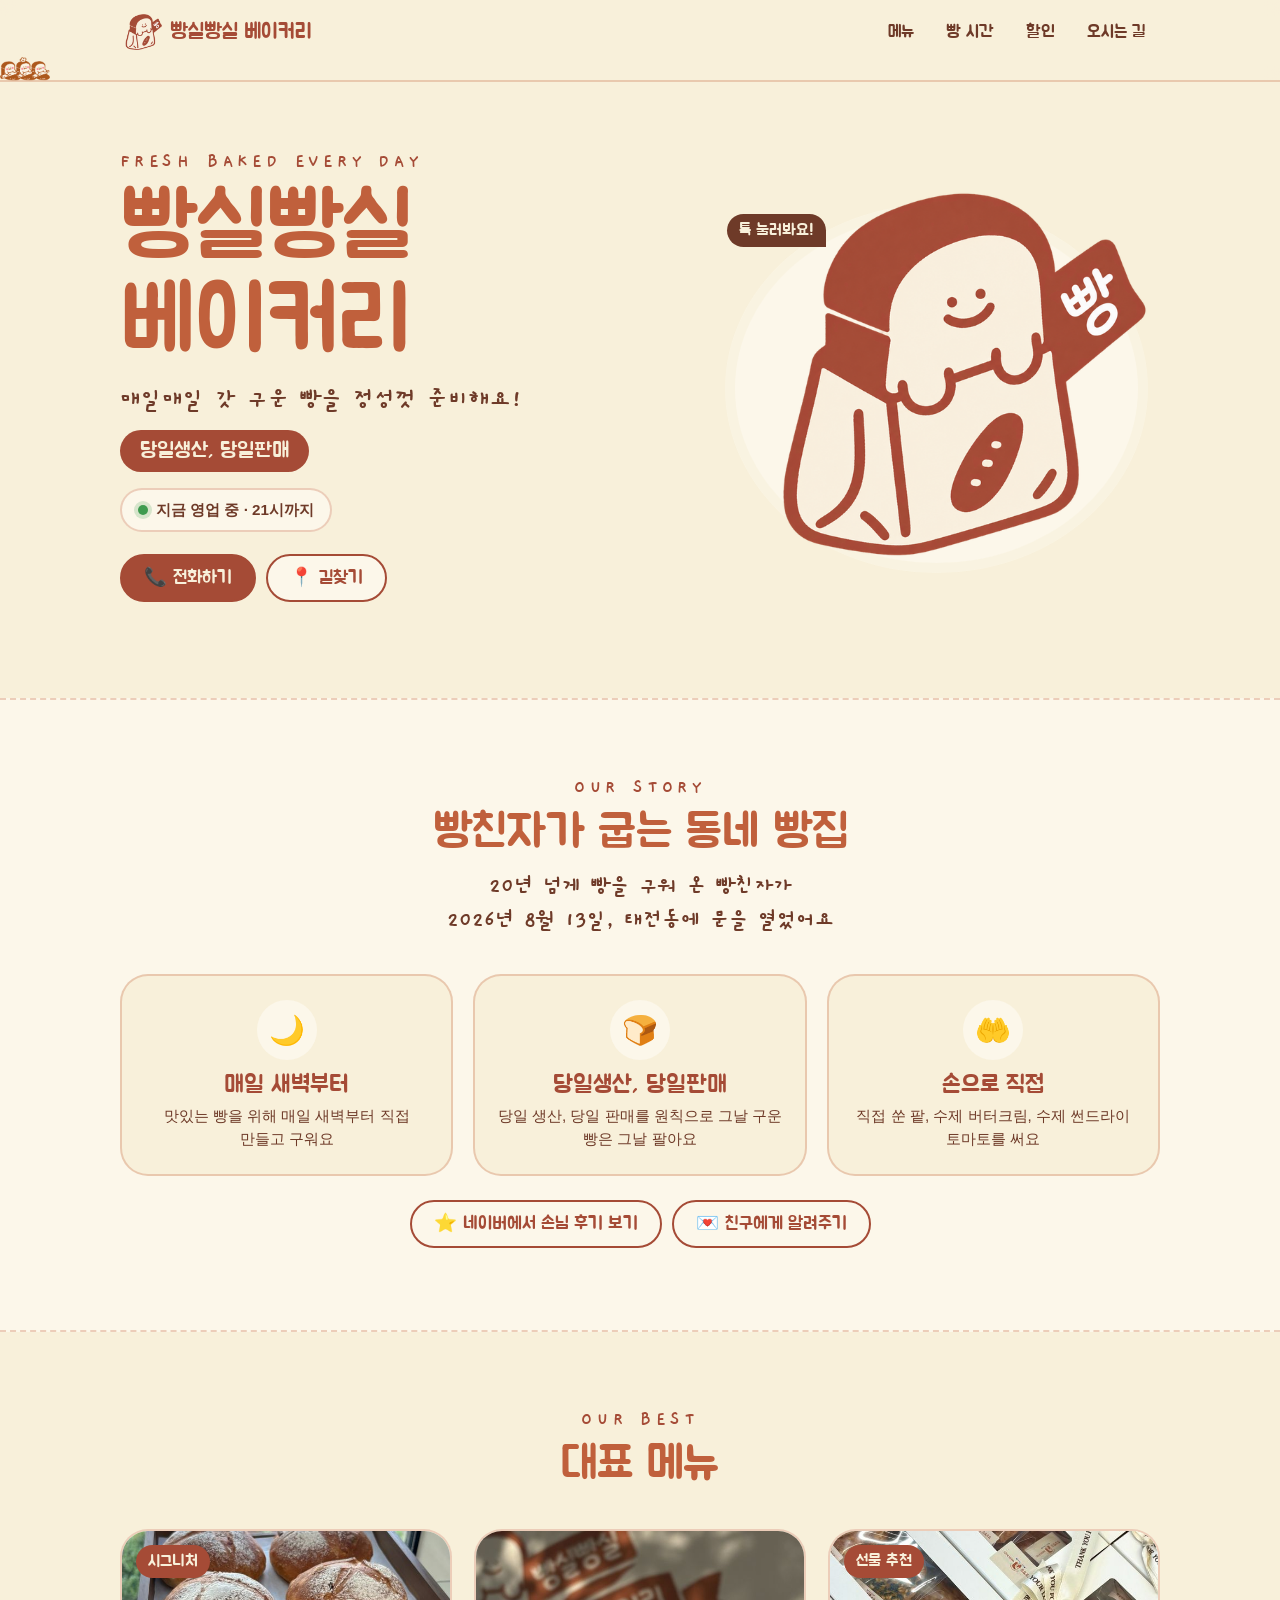
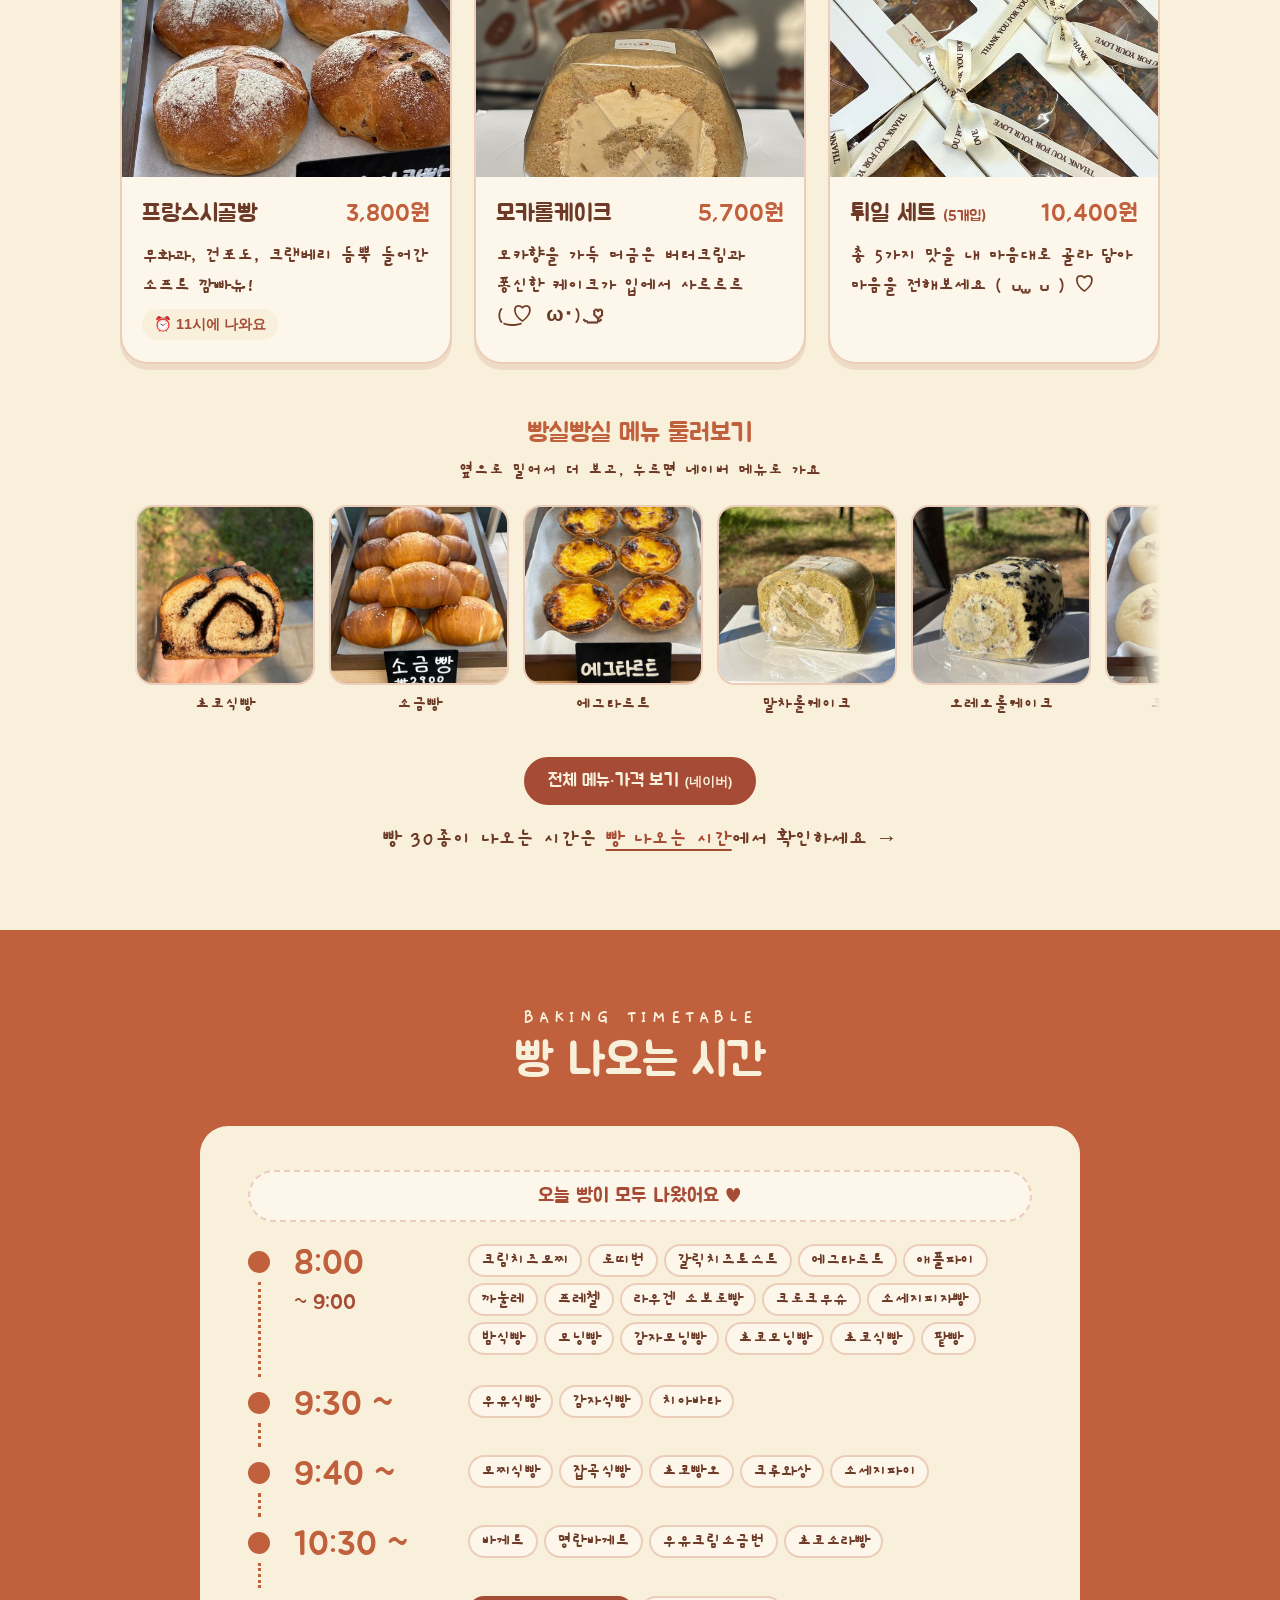
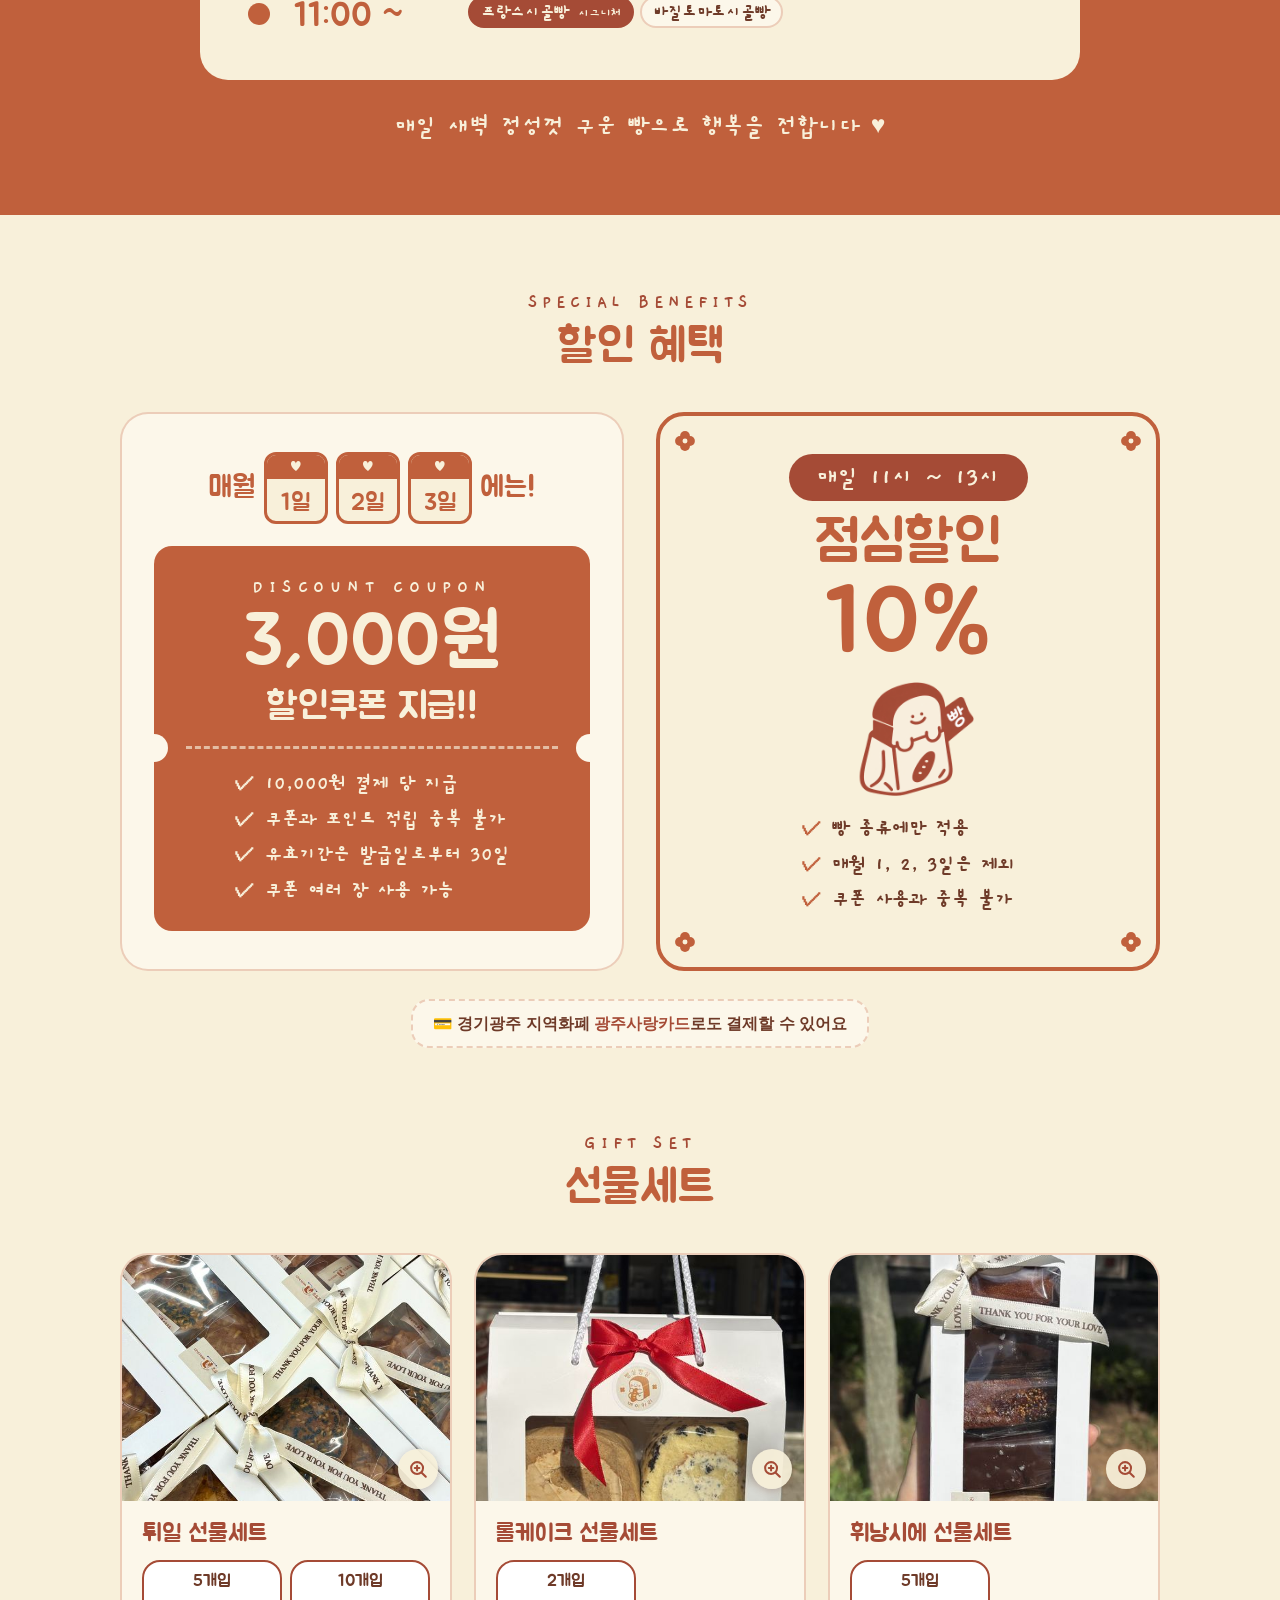
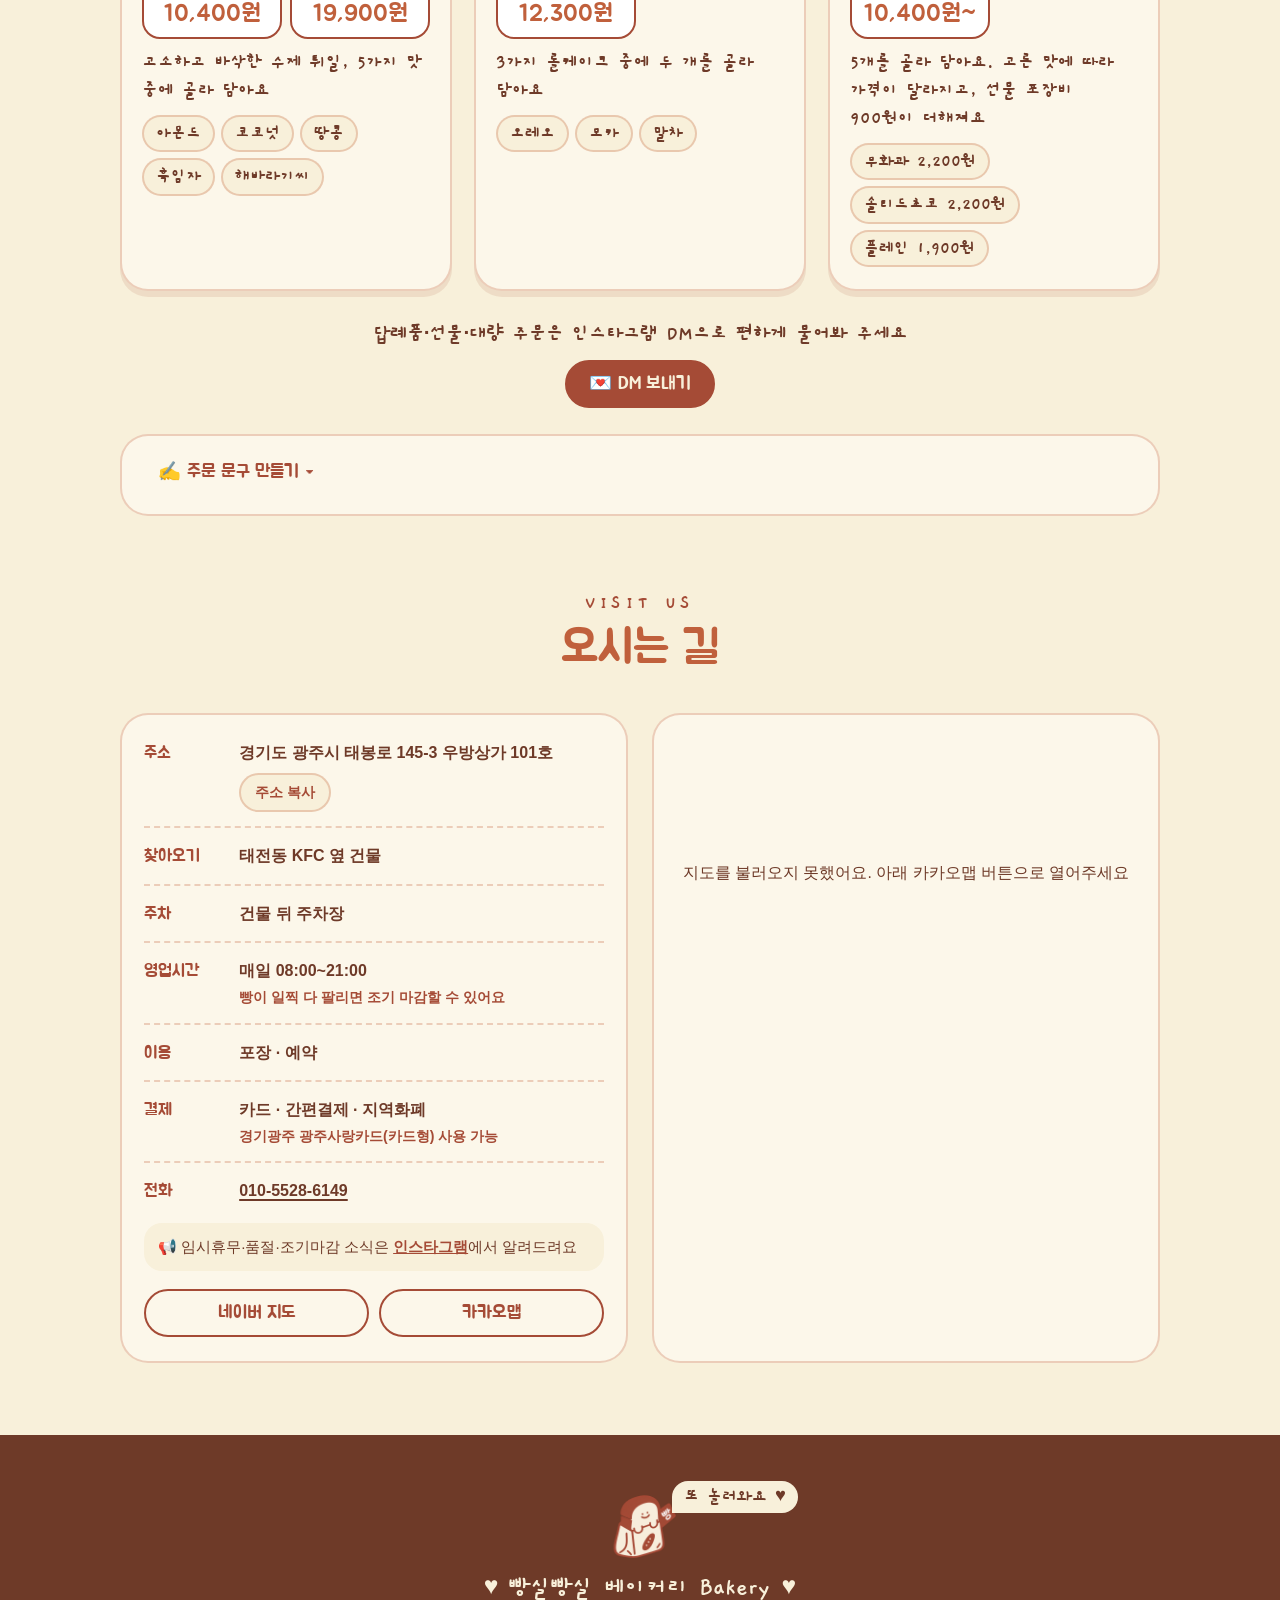
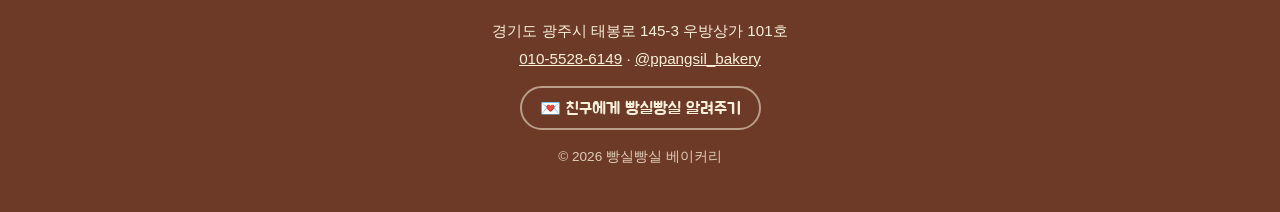
==== commit 757e5a0b: "fix: PC에서 큰 사진이 왼쪽에 붙던 문제 (창을 사진 크기에 맞춤) Co-Authored-By: Claude Opus 5 (1M context) <noreply@anthrop" ====
--- a/index.html
+++ b/index.html
@@ -18,7 +18,7 @@
   <link rel="preconnect" href="https://fonts.googleapis.com">
   <link rel="preconnect" href="https://fonts.gstatic.com" crossorigin>
   <link rel="stylesheet" href="https://fonts.googleapis.com/css2?family=Gaegu:wght@400;700&family=Jua&display=swap">
-  <link rel="stylesheet" href="css/style.css?v=20260916d">
+  <link rel="stylesheet" href="css/style.css?v=20260916e">
   <script type="application/ld+json">
   {
     "@context": "https://schema.org",
@@ -662,8 +662,8 @@
     <img class="lightbox__img" data-lightbox-img alt="">
   </dialog>
 
-  <script src="js/schedule.js?v=20260916d"></script>
-  <script src="js/order-message.js?v=20260916d"></script>
-  <script src="js/main.js?v=20260916d"></script>
+  <script src="js/schedule.js?v=20260916e"></script>
+  <script src="js/order-message.js?v=20260916e"></script>
+  <script src="js/main.js?v=20260916e"></script>
 </body>
 </html>
--- a/css/style.css
+++ b/css/style.css
@@ -1149,7 +1149,9 @@
 
 /* 크게 보기 창 */
 .lightbox {
-  width: auto;
+  /* 창을 사진 크기에 맞춤 (auto면 화면 너비만큼 늘어나 사진이 왼쪽에 붙어 보임) */
+  width: fit-content;
+  height: fit-content;
   max-width: 94vw;
   max-height: 92vh;
   padding: 0;
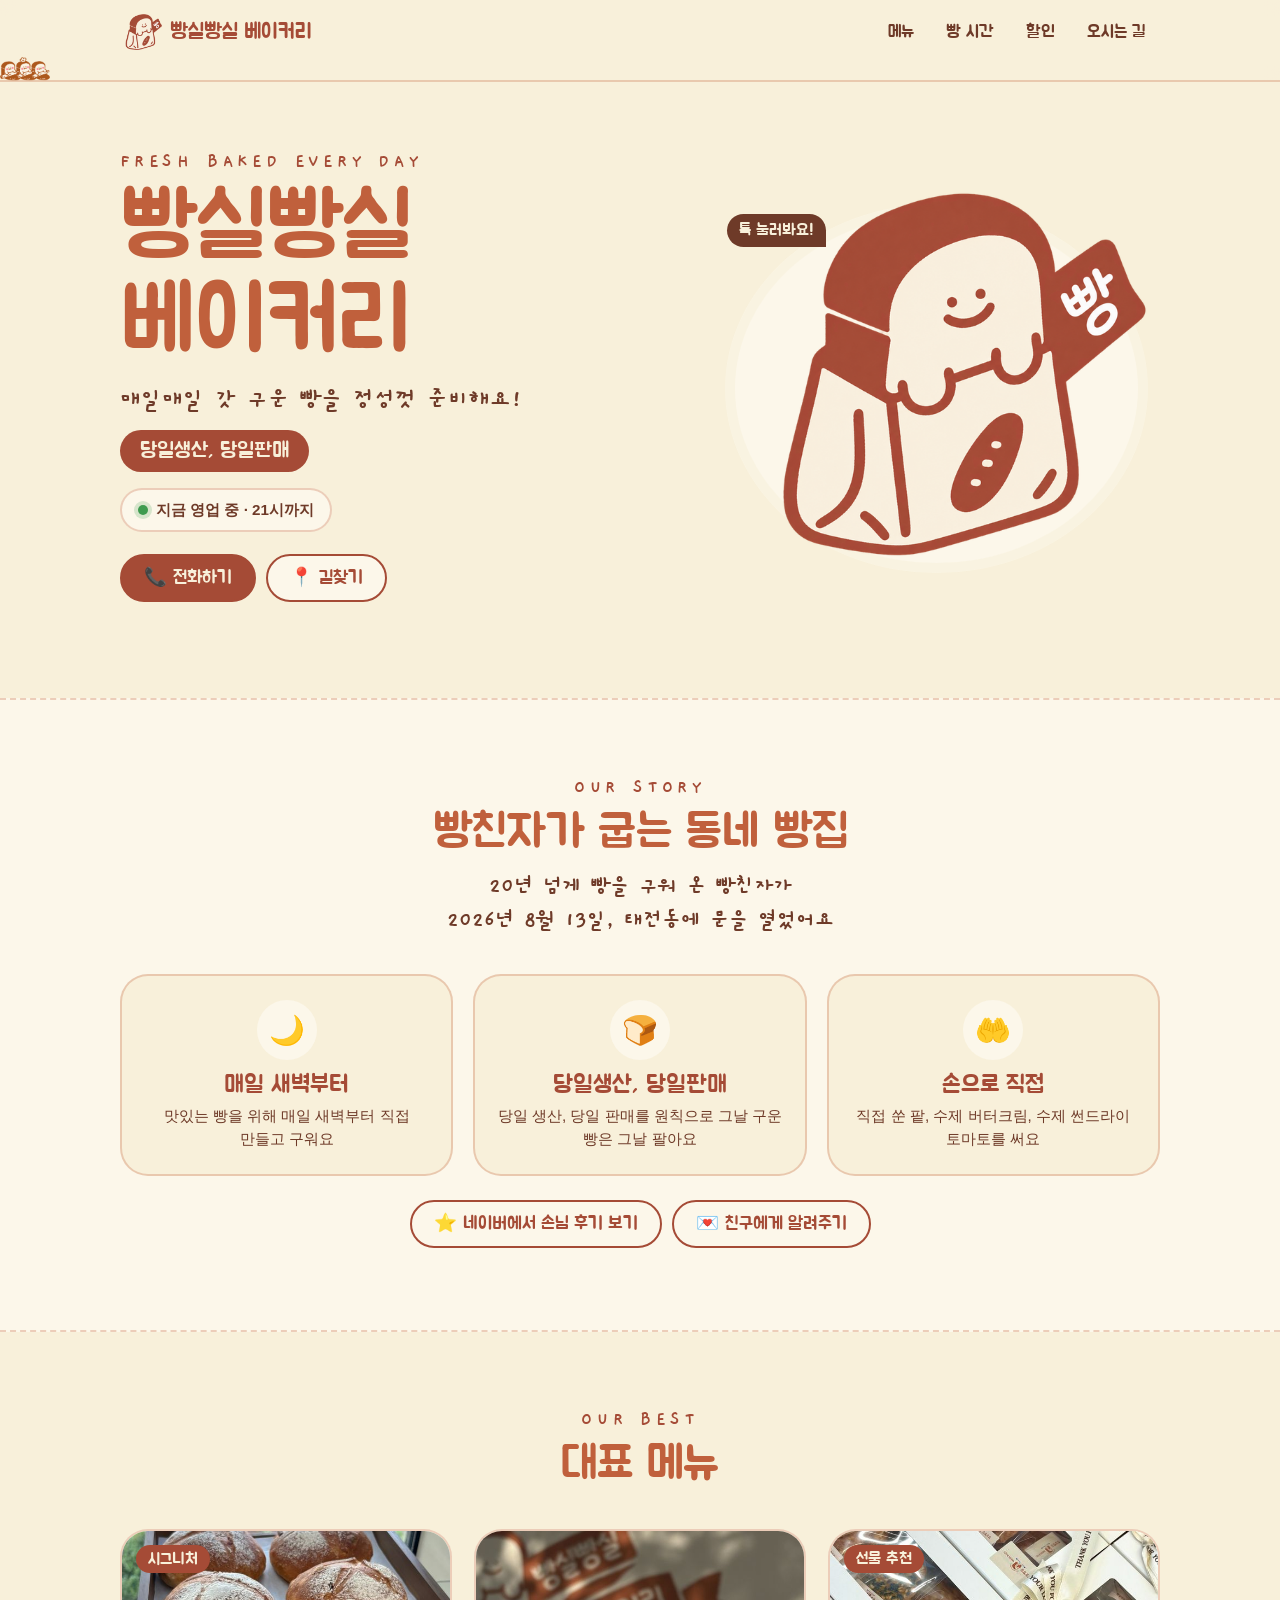
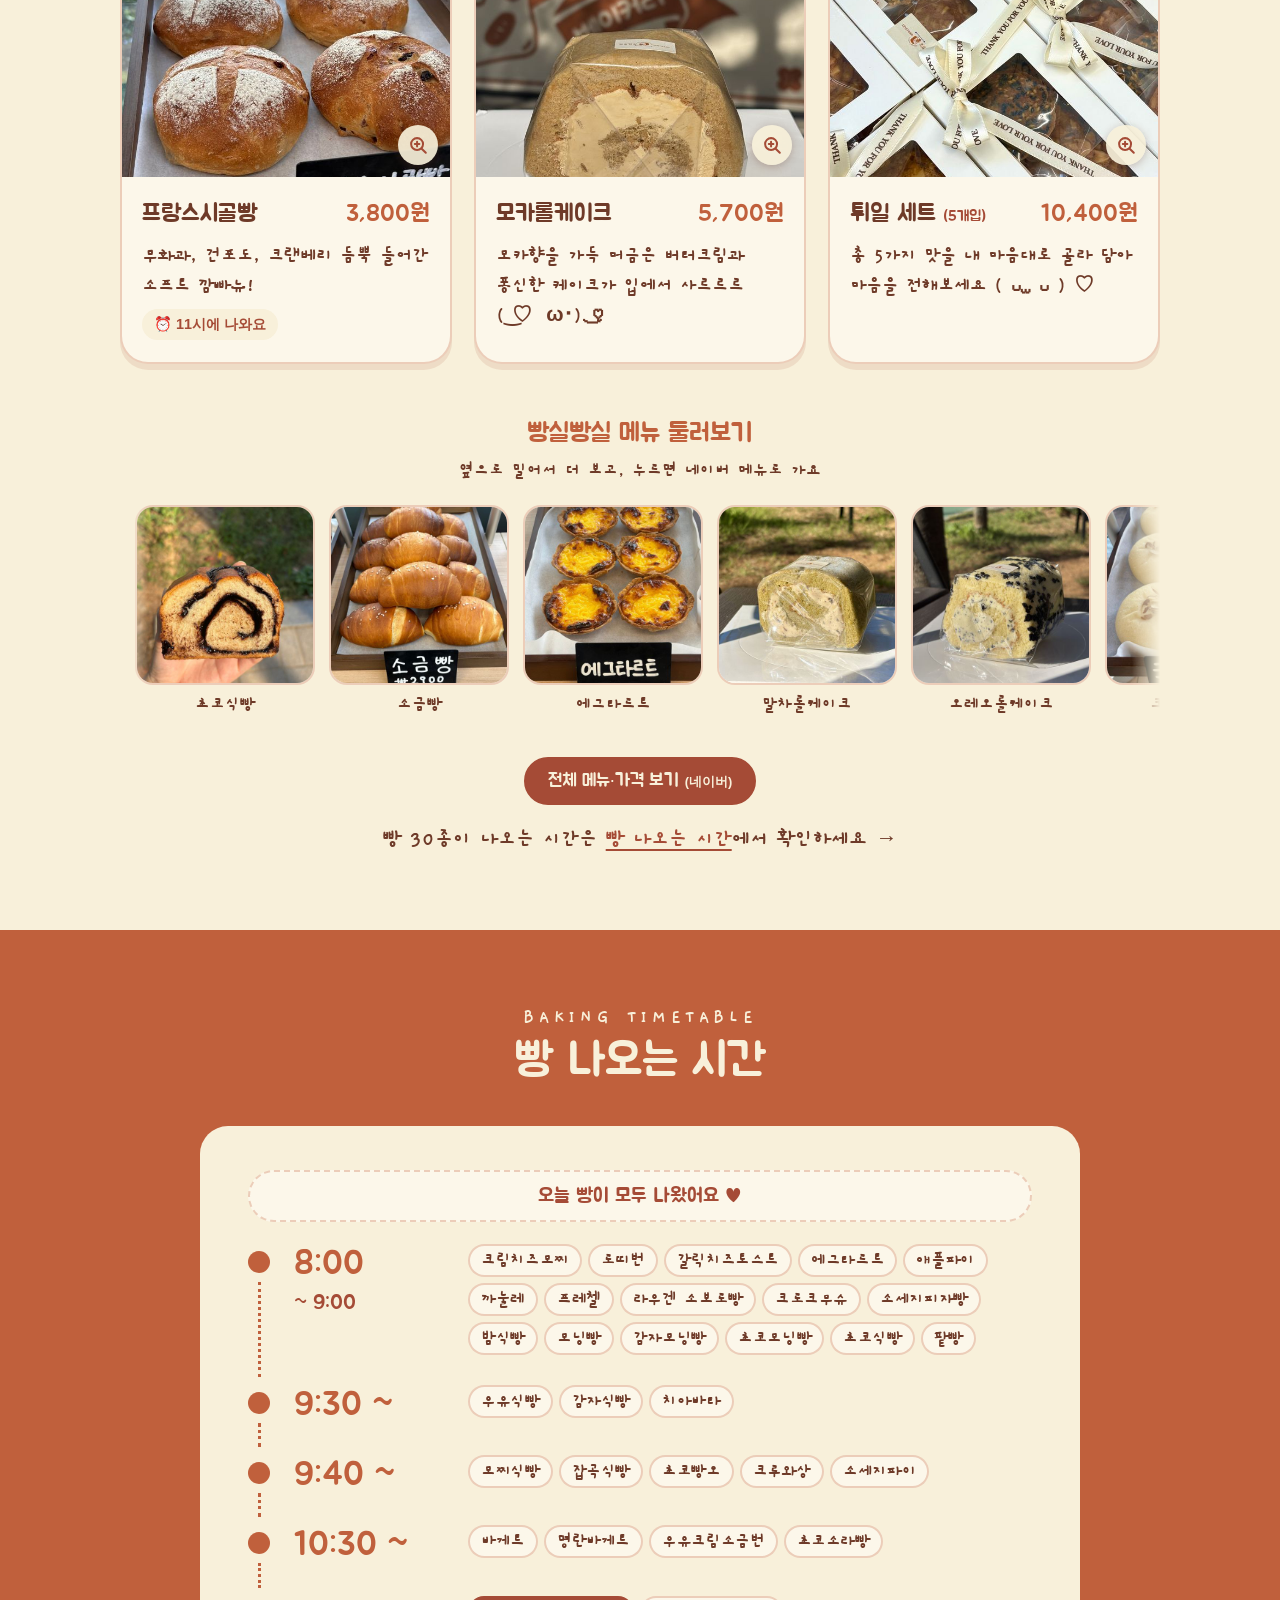
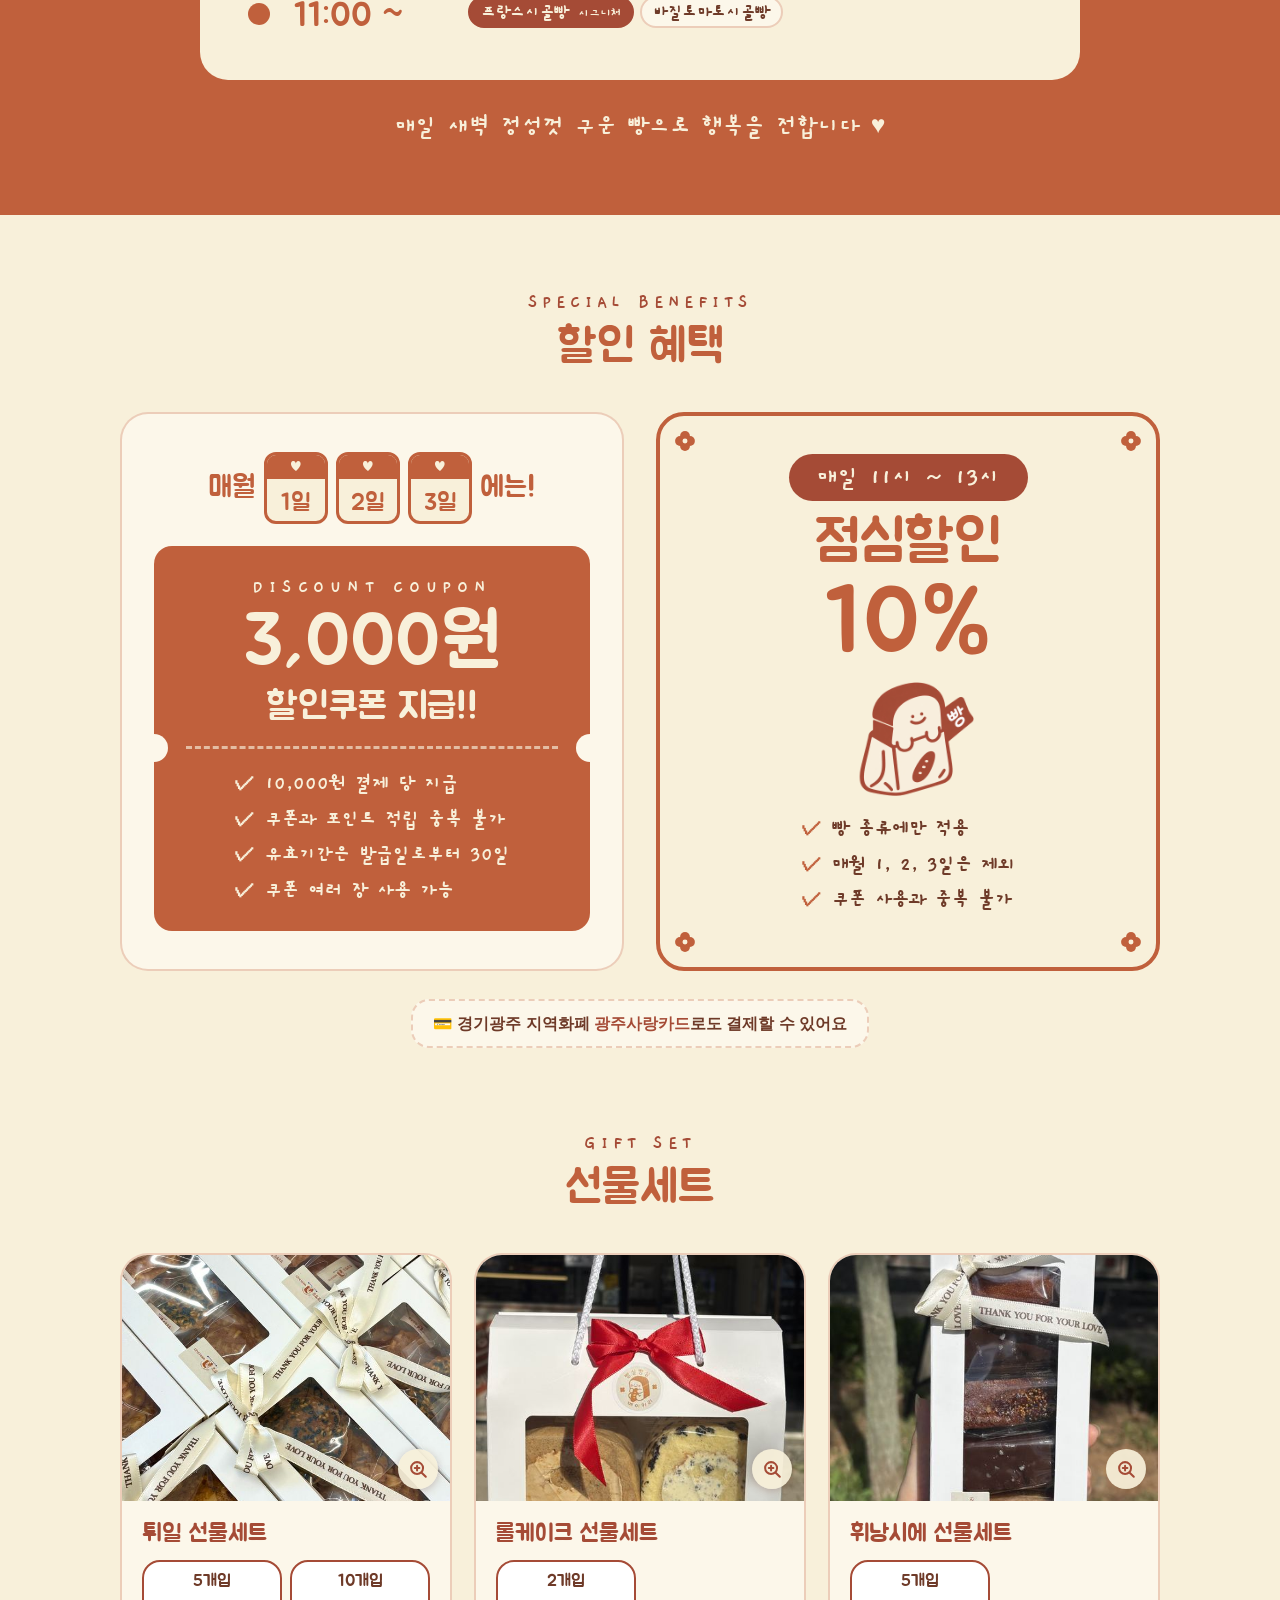
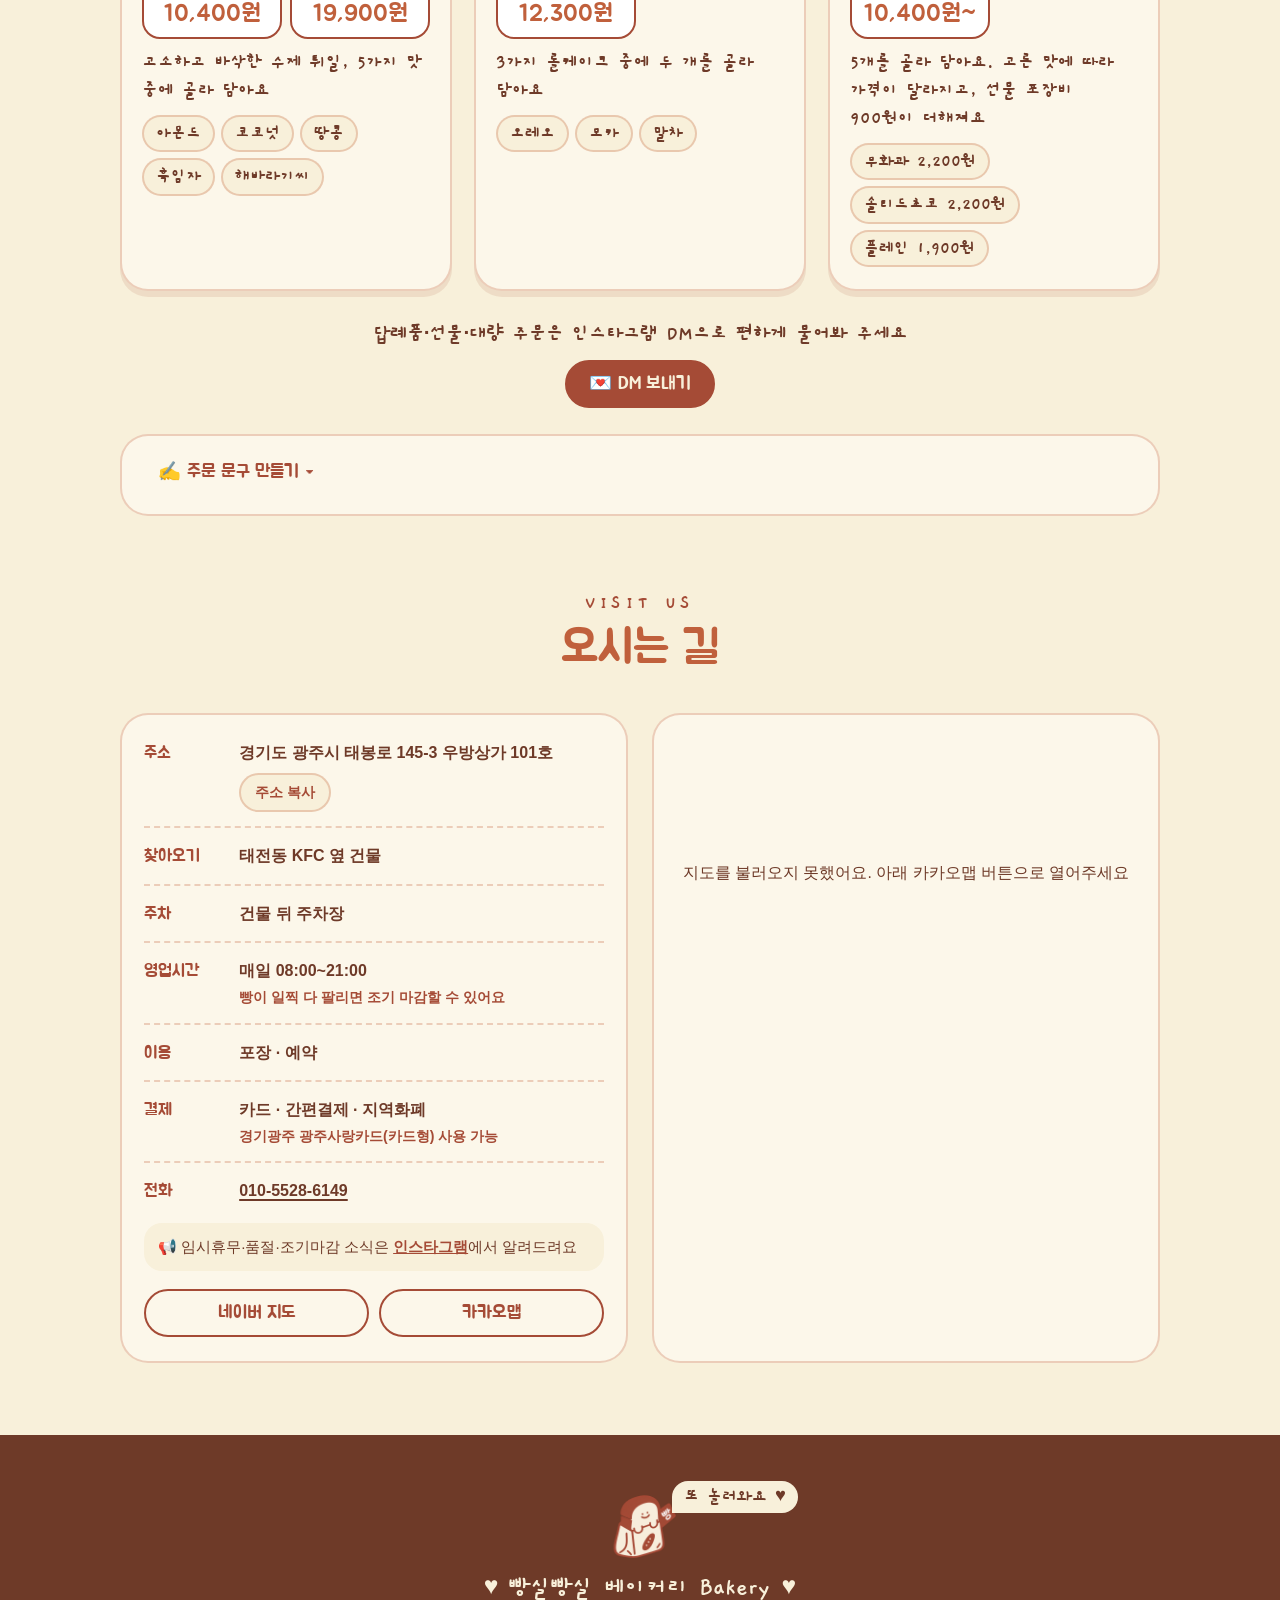
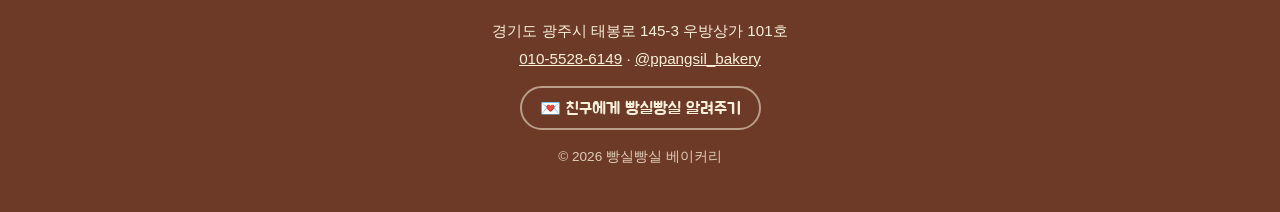
==== commit 0662f94b: "feat: 대표 메뉴 사진도 눌러서 크게 보기 Co-Authored-By: Claude Opus 5 (1M context) <noreply@anthropic.com>" ====
--- a/index.html
+++ b/index.html
@@ -18,7 +18,7 @@
   <link rel="preconnect" href="https://fonts.googleapis.com">
   <link rel="preconnect" href="https://fonts.gstatic.com" crossorigin>
   <link rel="stylesheet" href="https://fonts.googleapis.com/css2?family=Gaegu:wght@400;700&family=Jua&display=swap">
-  <link rel="stylesheet" href="css/style.css?v=20260916e">
+  <link rel="stylesheet" href="css/style.css?v=20260916f">
   <script type="application/ld+json">
   {
     "@context": "https://schema.org",
@@ -168,10 +168,11 @@
         </div>
         <ul class="menu-grid">
           <li class="menu-card">
-            <div class="menu-card__photo">
+            <button type="button" class="menu-card__photo" data-zoom="images/large/country-bread.jpg" aria-label="프랑스시골빵 사진 크게 보기">
               <img src="images/menu-country-bread.jpg" alt="밀가루를 뿌려 구운 둥근 프랑스시골빵" width="600" height="800" loading="lazy">
               <span class="menu-card__tag">시그니처</span>
-            </div>
+              <span class="photo-zoom" aria-hidden="true"><svg viewBox="0 0 24 24" fill="none" stroke="currentColor" stroke-width="2.2" stroke-linecap="round"><circle cx="11" cy="11" r="6.5"></circle><path d="M16 16l4.5 4.5M11 8.5v5M8.5 11h5"></path></svg></span>
+            </button>
             <div class="menu-card__body">
               <div class="menu-card__head">
                 <h3 class="menu-card__name">프랑스시골빵</h3>
@@ -182,9 +183,10 @@
             </div>
           </li>
           <li class="menu-card">
-            <div class="menu-card__photo">
+            <button type="button" class="menu-card__photo" data-zoom="images/large/mocha-roll.jpg" aria-label="모카롤케이크 사진 크게 보기">
               <img src="images/menu-mocha-roll.jpg" alt="모카 크림이 말려 들어간 롤케이크 단면" width="600" height="800" loading="lazy">
-            </div>
+              <span class="photo-zoom" aria-hidden="true"><svg viewBox="0 0 24 24" fill="none" stroke="currentColor" stroke-width="2.2" stroke-linecap="round"><circle cx="11" cy="11" r="6.5"></circle><path d="M16 16l4.5 4.5M11 8.5v5M8.5 11h5"></path></svg></span>
+            </button>
             <div class="menu-card__body">
               <div class="menu-card__head">
                 <h3 class="menu-card__name">모카롤케이크</h3>
@@ -194,10 +196,11 @@
             </div>
           </li>
           <li class="menu-card">
-            <div class="menu-card__photo">
+            <button type="button" class="menu-card__photo" data-zoom="images/large/tuile-set.jpg" aria-label="튀일 세트 사진 크게 보기">
               <img src="images/menu-tuile.jpg" alt="리본으로 포장한 튀일 선물 상자" width="600" height="800" loading="lazy">
               <span class="menu-card__tag">선물 추천</span>
-            </div>
+              <span class="photo-zoom" aria-hidden="true"><svg viewBox="0 0 24 24" fill="none" stroke="currentColor" stroke-width="2.2" stroke-linecap="round"><circle cx="11" cy="11" r="6.5"></circle><path d="M16 16l4.5 4.5M11 8.5v5M8.5 11h5"></path></svg></span>
+            </button>
             <div class="menu-card__body">
               <div class="menu-card__head">
                 <h3 class="menu-card__name">튀일 세트 <small>(5개입)</small></h3>
@@ -373,7 +376,7 @@
           <li class="gift-card">
             <button type="button" class="gift-card__photo" data-zoom="images/large/tuile-set.jpg" aria-label="튀일 선물세트 사진 크게 보기">
               <img src="images/menu-tuile.jpg" alt="리본으로 포장한 튀일 선물 상자" width="600" height="800" loading="lazy">
-              <span class="gift-card__zoom" aria-hidden="true"><svg viewBox="0 0 24 24" fill="none" stroke="currentColor" stroke-width="2.2" stroke-linecap="round"><circle cx="11" cy="11" r="6.5"></circle><path d="M16 16l4.5 4.5M11 8.5v5M8.5 11h5"></path></svg></span>
+              <span class="photo-zoom" aria-hidden="true"><svg viewBox="0 0 24 24" fill="none" stroke="currentColor" stroke-width="2.2" stroke-linecap="round"><circle cx="11" cy="11" r="6.5"></circle><path d="M16 16l4.5 4.5M11 8.5v5M8.5 11h5"></path></svg></span>
             </button>
             <div class="gift-card__body">
               <h3 class="gift-card__name">튀일 선물세트</h3>
@@ -391,7 +394,7 @@
           <li class="gift-card">
             <button type="button" class="gift-card__photo" data-zoom="images/large/roll-gift-set.jpg" aria-label="롤케이크 선물세트 사진 크게 보기">
               <img src="images/menu/roll-gift-set.jpg" alt="롤케이크 두 개가 담긴 리본 선물 상자" width="480" height="480" loading="lazy">
-              <span class="gift-card__zoom" aria-hidden="true"><svg viewBox="0 0 24 24" fill="none" stroke="currentColor" stroke-width="2.2" stroke-linecap="round"><circle cx="11" cy="11" r="6.5"></circle><path d="M16 16l4.5 4.5M11 8.5v5M8.5 11h5"></path></svg></span>
+              <span class="photo-zoom" aria-hidden="true"><svg viewBox="0 0 24 24" fill="none" stroke="currentColor" stroke-width="2.2" stroke-linecap="round"><circle cx="11" cy="11" r="6.5"></circle><path d="M16 16l4.5 4.5M11 8.5v5M8.5 11h5"></path></svg></span>
             </button>
             <div class="gift-card__body">
               <h3 class="gift-card__name">롤케이크 선물세트</h3>
@@ -408,7 +411,7 @@
           <li class="gift-card">
             <button type="button" class="gift-card__photo" data-zoom="images/large/financier-set.jpg" aria-label="휘낭시에 선물세트 사진 크게 보기">
               <img src="images/menu/financier-set.jpg" alt="리본으로 포장한 휘낭시에 선물 상자" width="480" height="480" loading="lazy">
-              <span class="gift-card__zoom" aria-hidden="true"><svg viewBox="0 0 24 24" fill="none" stroke="currentColor" stroke-width="2.2" stroke-linecap="round"><circle cx="11" cy="11" r="6.5"></circle><path d="M16 16l4.5 4.5M11 8.5v5M8.5 11h5"></path></svg></span>
+              <span class="photo-zoom" aria-hidden="true"><svg viewBox="0 0 24 24" fill="none" stroke="currentColor" stroke-width="2.2" stroke-linecap="round"><circle cx="11" cy="11" r="6.5"></circle><path d="M16 16l4.5 4.5M11 8.5v5M8.5 11h5"></path></svg></span>
             </button>
             <div class="gift-card__body">
               <h3 class="gift-card__name">휘낭시에 선물세트</h3>
@@ -662,8 +665,8 @@
     <img class="lightbox__img" data-lightbox-img alt="">
   </dialog>
 
-  <script src="js/schedule.js?v=20260916e"></script>
-  <script src="js/order-message.js?v=20260916e"></script>
-  <script src="js/main.js?v=20260916e"></script>
+  <script src="js/schedule.js?v=20260916f"></script>
+  <script src="js/order-message.js?v=20260916f"></script>
+  <script src="js/main.js?v=20260916f"></script>
 </body>
 </html>
--- a/css/style.css
+++ b/css/style.css
@@ -542,7 +542,17 @@
   box-shadow: 0 6px 0 rgba(165, 75, 54, 0.12);
 }
 /* 사진은 4:3으로 잘라서 보여줌 (이미지를 absolute로 깔아야 원본 비율로 늘어나지 않음) */
-.menu-card__photo { position: relative; aspect-ratio: 4 / 3; overflow: hidden; background: var(--cream); }
+.menu-card__photo {
+  position: relative;
+  display: block;
+  width: 100%;
+  padding: 0;
+  border: 0;
+  aspect-ratio: 4 / 3;
+  overflow: hidden;
+  background: var(--cream);
+  cursor: zoom-in;
+}
 .menu-card__photo img { position: absolute; inset: 0; width: 100%; height: 100%; object-fit: cover; }
 .menu-card__tag {
   position: absolute;
@@ -1130,7 +1140,8 @@
   cursor: zoom-in;
 }
 .gift-card__photo img { position: absolute; inset: 0; width: 100%; height: 100%; object-fit: cover; }
-.gift-card__zoom {
+/* 사진 위 돋보기 배지 (대표 메뉴·선물세트 공용) */
+.photo-zoom {
   position: absolute;
   right: 12px;
   bottom: 12px;
@@ -1144,8 +1155,9 @@
   box-shadow: 0 2px 8px rgba(110, 58, 40, 0.3);
   transition: transform 0.2s ease;
 }
-.gift-card__zoom svg { width: 22px; height: 22px; }
-.gift-card__photo:hover .gift-card__zoom { transform: scale(1.12); }
+.photo-zoom svg { width: 22px; height: 22px; }
+.gift-card__photo:hover .photo-zoom,
+.menu-card__photo:hover .photo-zoom { transform: scale(1.12); }
 
 /* 크게 보기 창 */
 .lightbox {
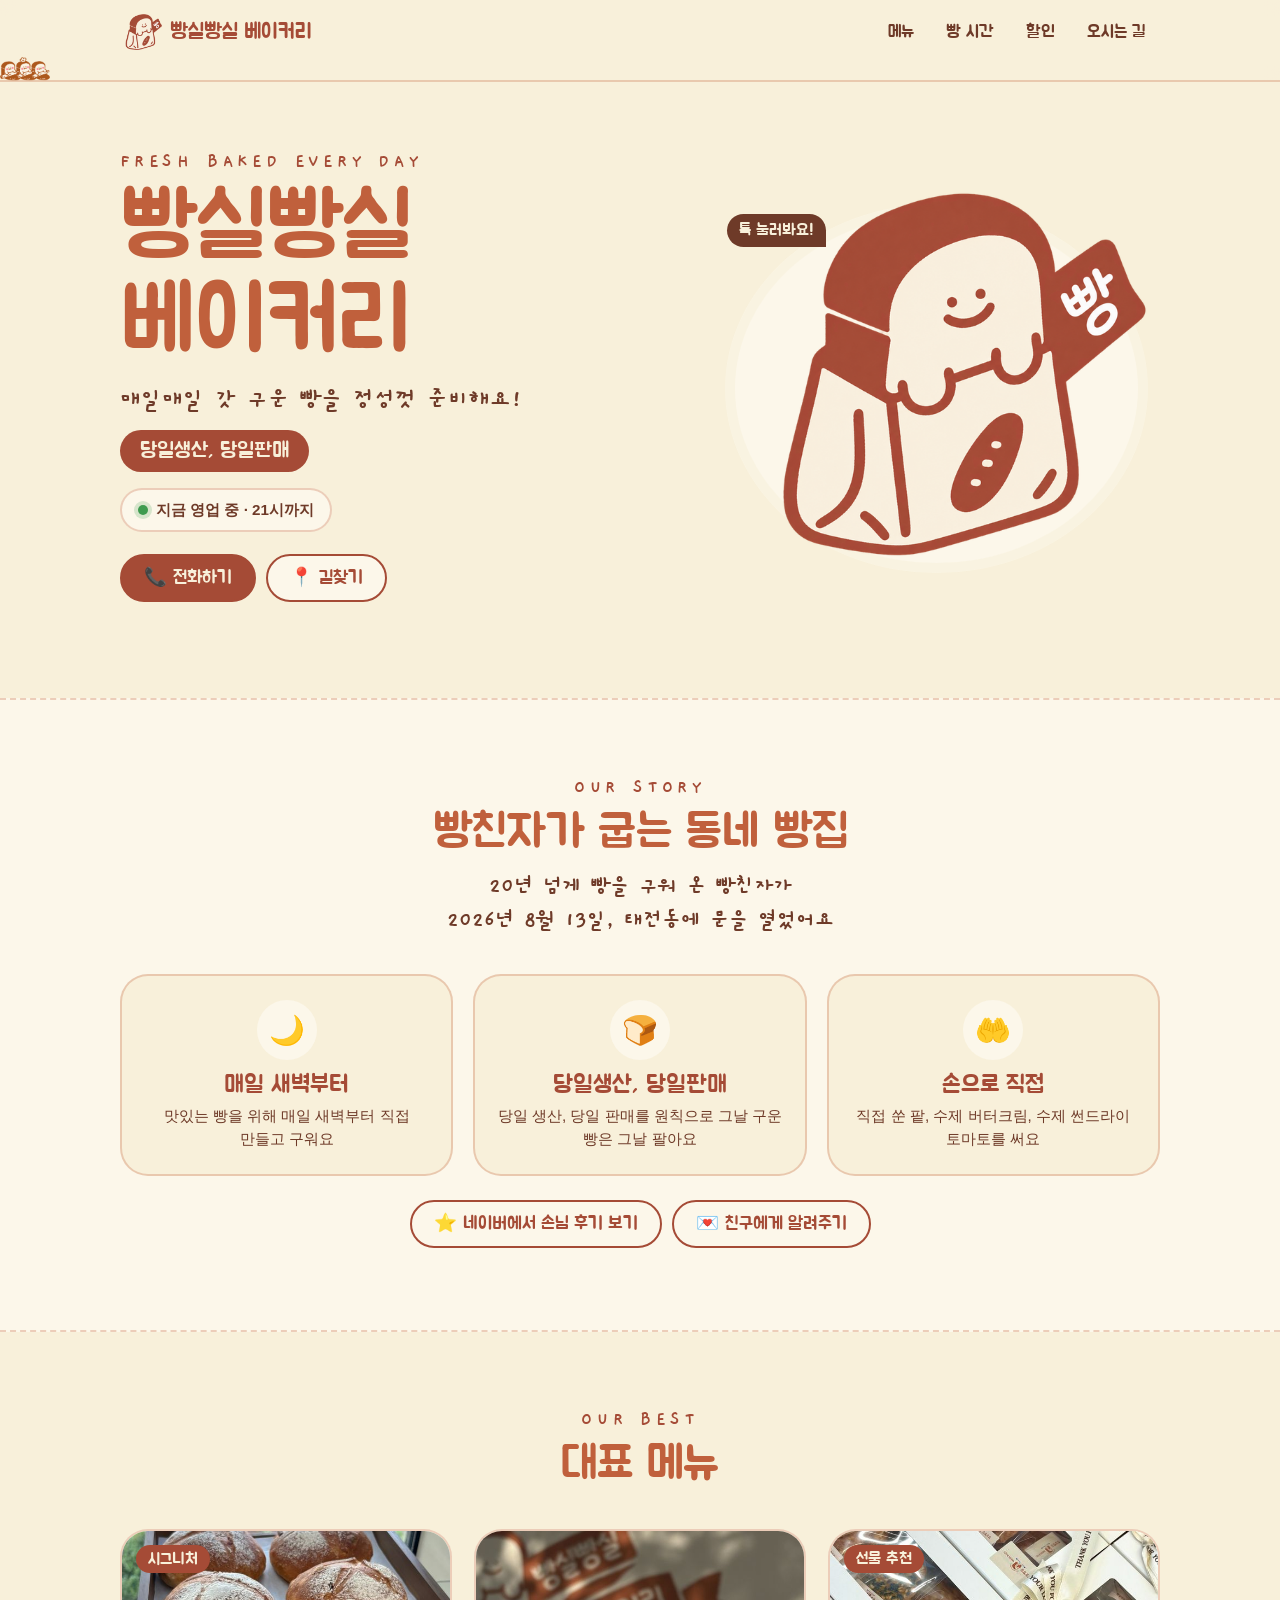
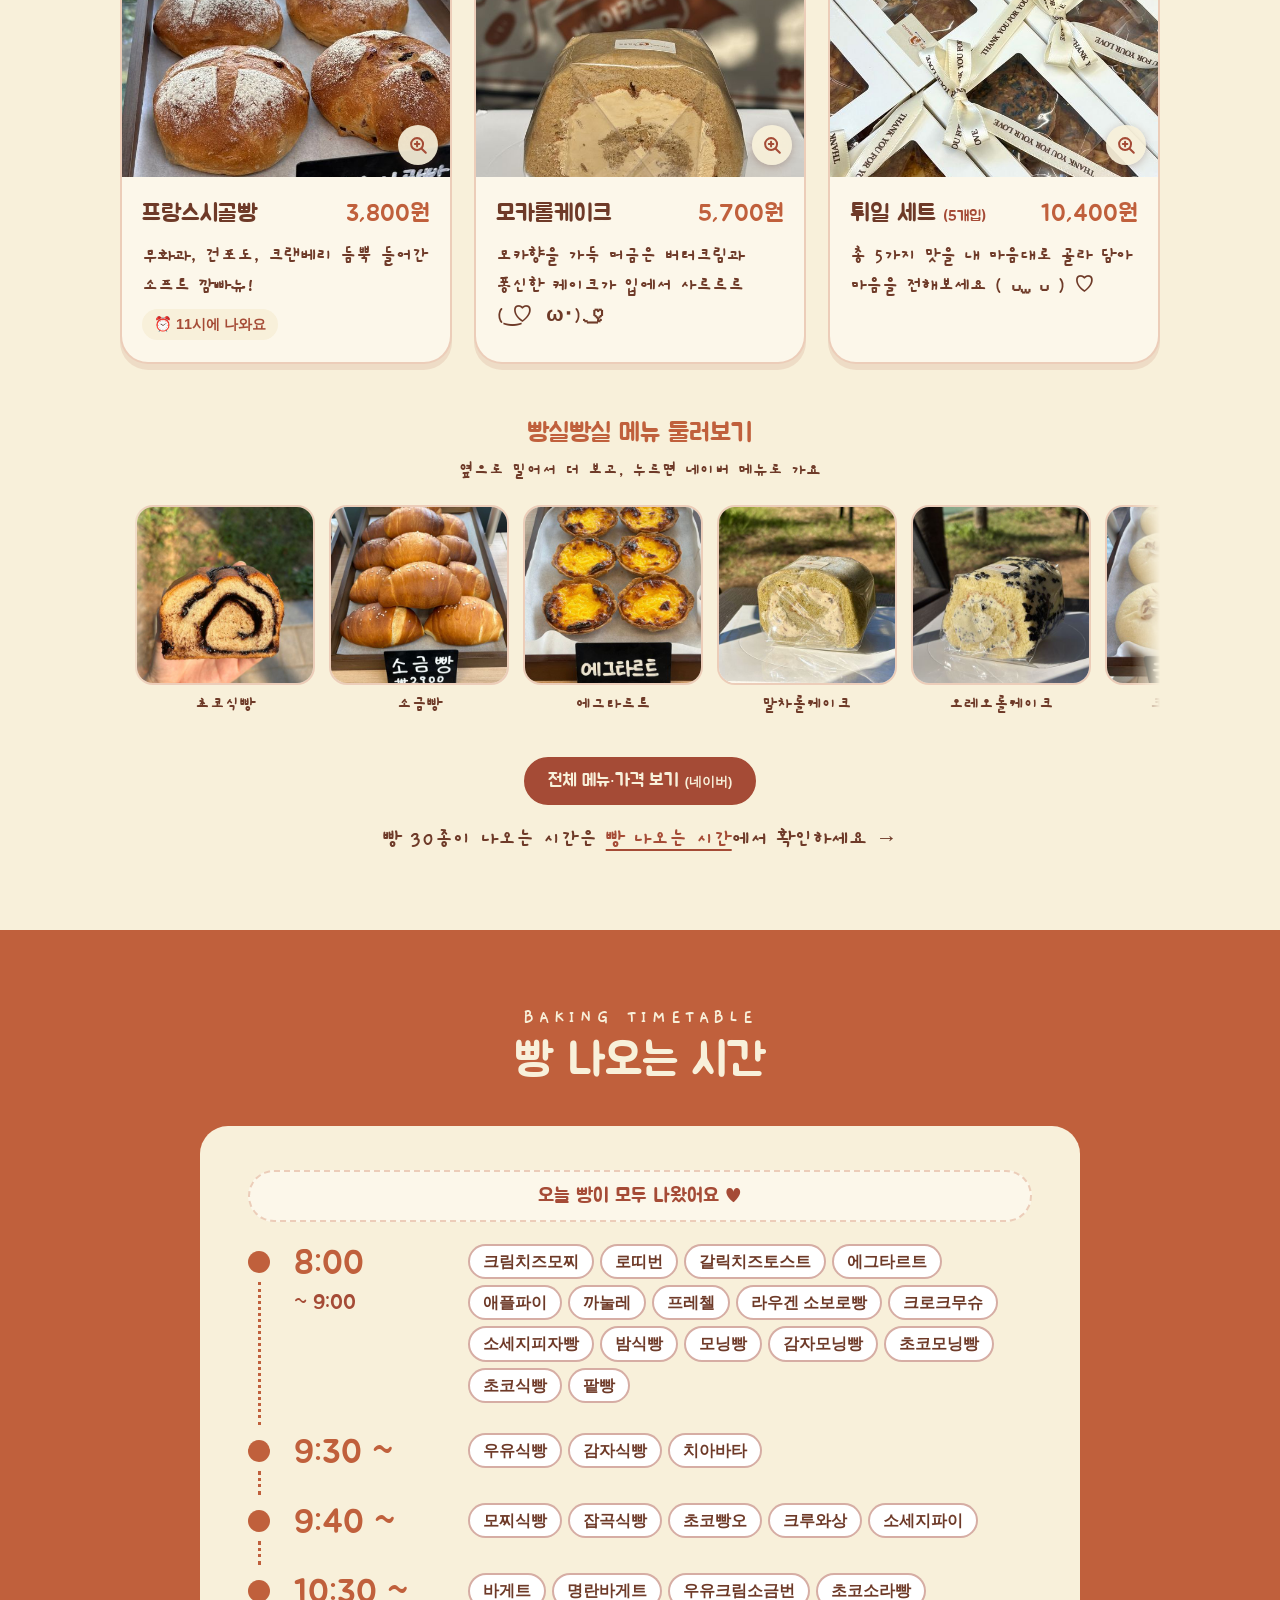
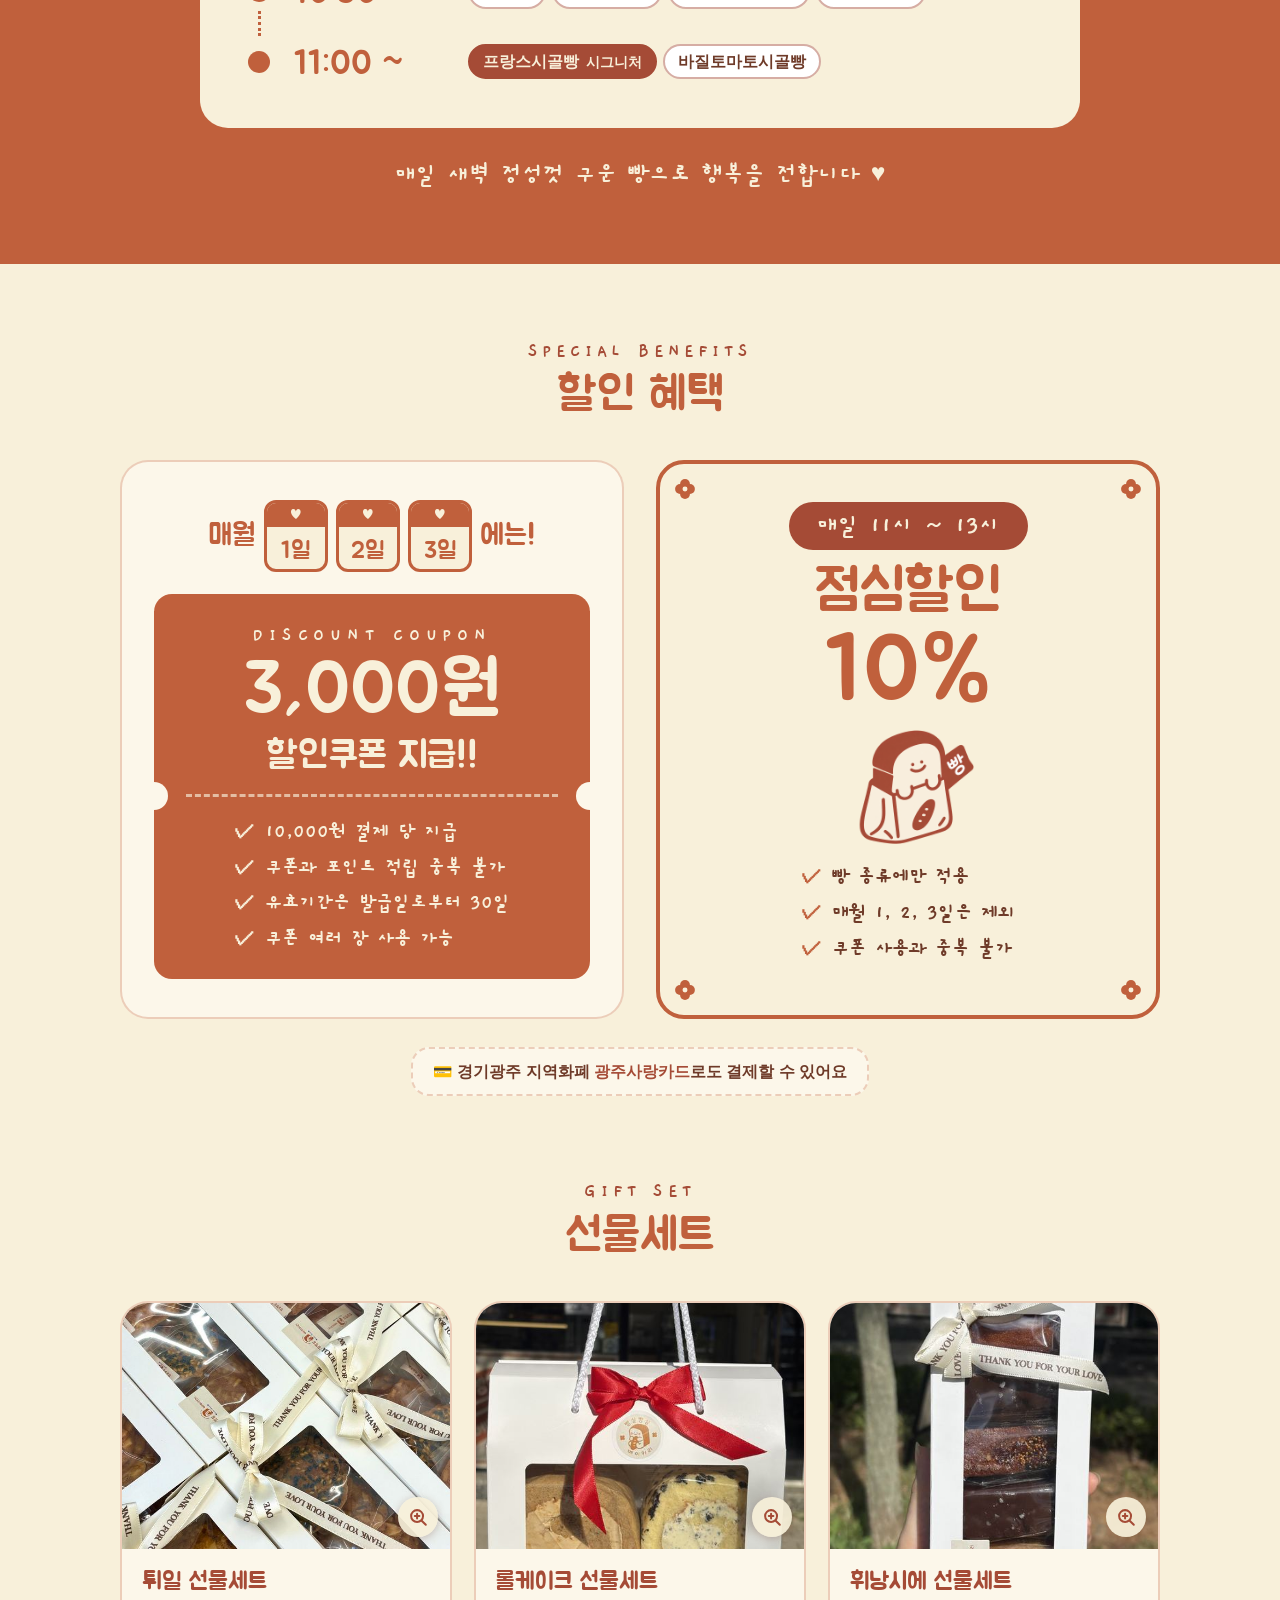
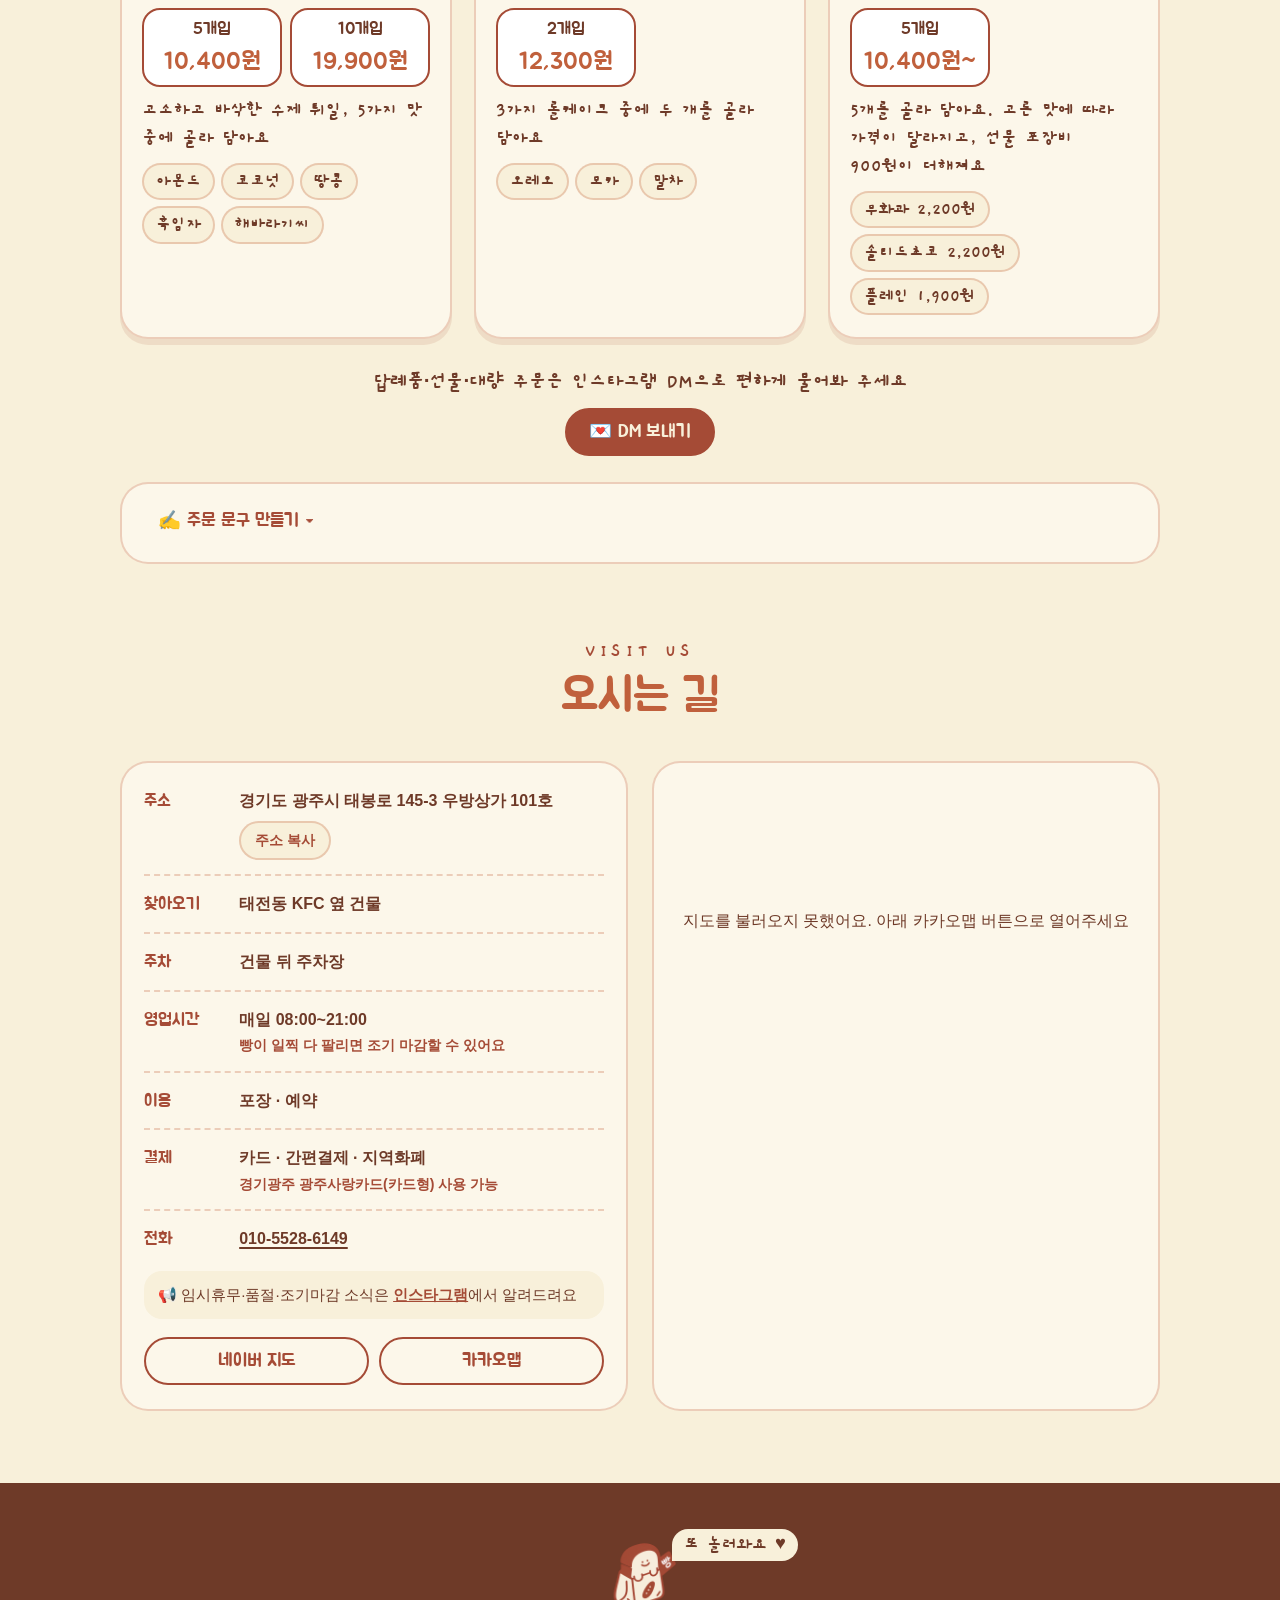
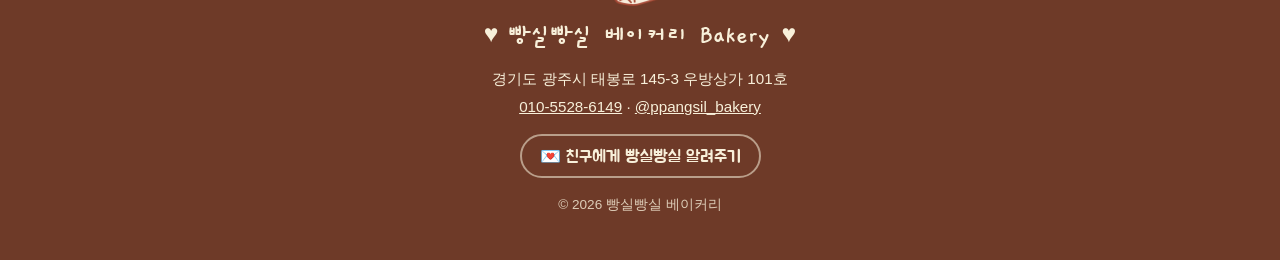
==== commit 9d97cfe9: "style: 빵 이름 라벨을 고딕체+흰 배경으로 (가독성) 빵 나오는 시간표의 빵 이름이 손글씨라 잘 안 읽힌다는 의견. 후보 4가지를 preview/bread-labels.htm" ====
--- a/index.html
+++ b/index.html
@@ -18,7 +18,7 @@
   <link rel="preconnect" href="https://fonts.googleapis.com">
   <link rel="preconnect" href="https://fonts.gstatic.com" crossorigin>
   <link rel="stylesheet" href="https://fonts.googleapis.com/css2?family=Gaegu:wght@400;700&family=Jua&display=swap">
-  <link rel="stylesheet" href="css/style.css?v=20260916f">
+  <link rel="stylesheet" href="css/style.css?v=20260916g">
   <script type="application/ld+json">
   {
     "@context": "https://schema.org",
@@ -665,8 +665,8 @@
     <img class="lightbox__img" data-lightbox-img alt="">
   </dialog>
 
-  <script src="js/schedule.js?v=20260916f"></script>
-  <script src="js/order-message.js?v=20260916f"></script>
-  <script src="js/main.js?v=20260916f"></script>
+  <script src="js/schedule.js?v=20260916g"></script>
+  <script src="js/order-message.js?v=20260916g"></script>
+  <script src="js/main.js?v=20260916g"></script>
 </body>
 </html>
--- a/css/style.css
+++ b/css/style.css
@@ -761,23 +761,27 @@
 }
 
 .bread-list { display: flex; flex-wrap: wrap; align-content: flex-start; align-items: flex-start; gap: 6px; }
+/* 빵 이름은 읽는 정보라 손글씨 대신 고딕체 + 흰 배경 (손글씨는 시간·문구에 남김) */
 .bread-list li {
-  padding: 2px 11px;
-  border: 2px solid var(--line);
-  border-radius: 999px;
-  background: var(--paper);
-  font-family: var(--font-hand);
-  font-weight: 700;
-  font-size: 1.15rem;
-  letter-spacing: -0.02em;
+  padding: 5px 13px;
+  border: 2px solid rgba(165, 75, 54, 0.45);
+  border-radius: 999px;
+  background: #FFFFFF;
+  font-family: var(--font-body);
+  font-weight: 700;
+  font-size: 0.98rem;
   line-height: 1.35;
   color: var(--ink);
 }
 .bread-list li.is-signature { border-color: var(--crust); background: var(--crust); color: var(--cream); }
-.bread-list li.is-signature small { margin-left: 2px; font-size: 0.85rem; }
+.bread-list li.is-signature small { margin-left: 3px; font-size: 0.85rem; }
 
 .timeline__row.is-now::before { animation: pulse 1.8s ease-in-out infinite; }
-.timeline__row.is-now .bread-list li:not(.is-signature) { border-color: var(--terracotta); background: #fff; }
+/* 기본 라벨이 이미 흰 배경이라, 지금 나오는 줄은 테두리를 진하게 + 살짝 그림자로 구분 */
+.timeline__row.is-now .bread-list li:not(.is-signature) {
+  border-color: var(--crust);
+  box-shadow: 0 2px 0 rgba(165, 75, 54, 0.18);
+}
 .timeline__row.is-next::before { border: 5px solid var(--terracotta); background: var(--cream); }
 
 /* 방금 나온 빵 위로 모락모락 김 (JS가 행마다 .steam 삽입) */
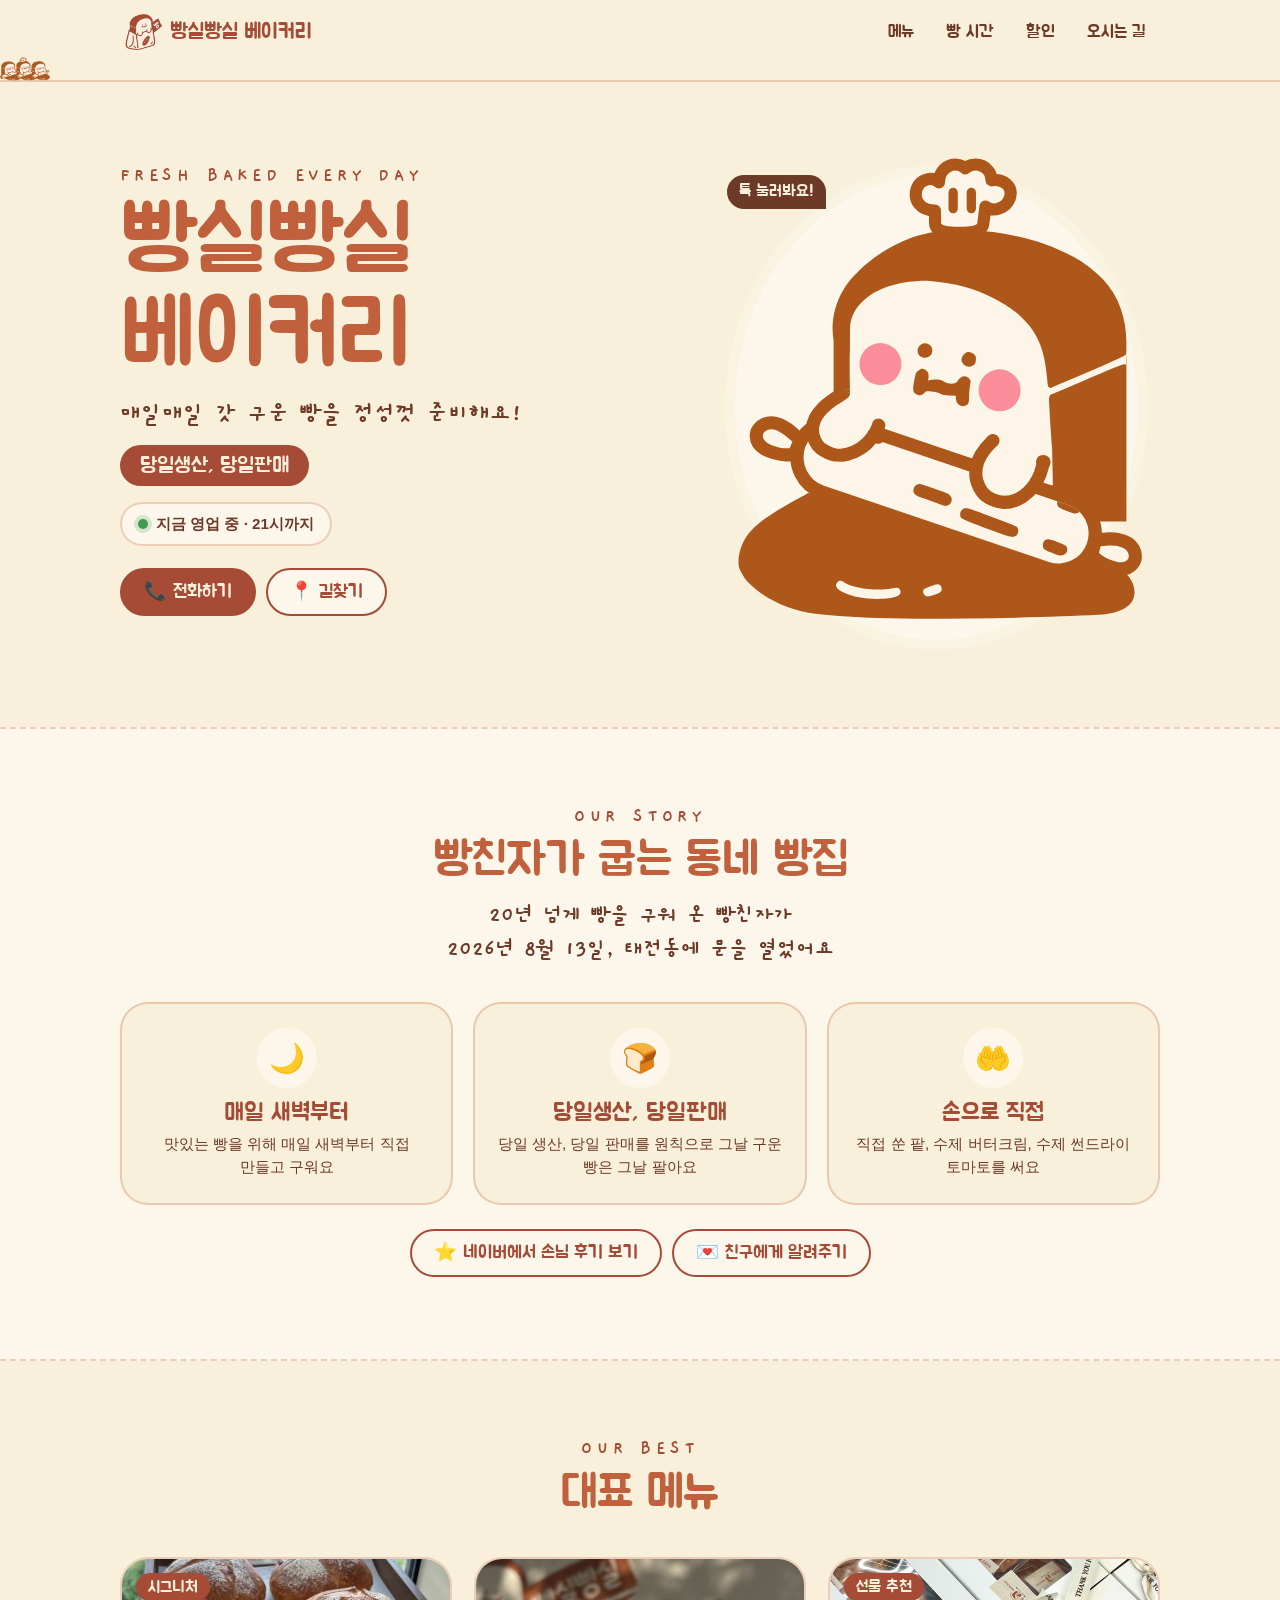
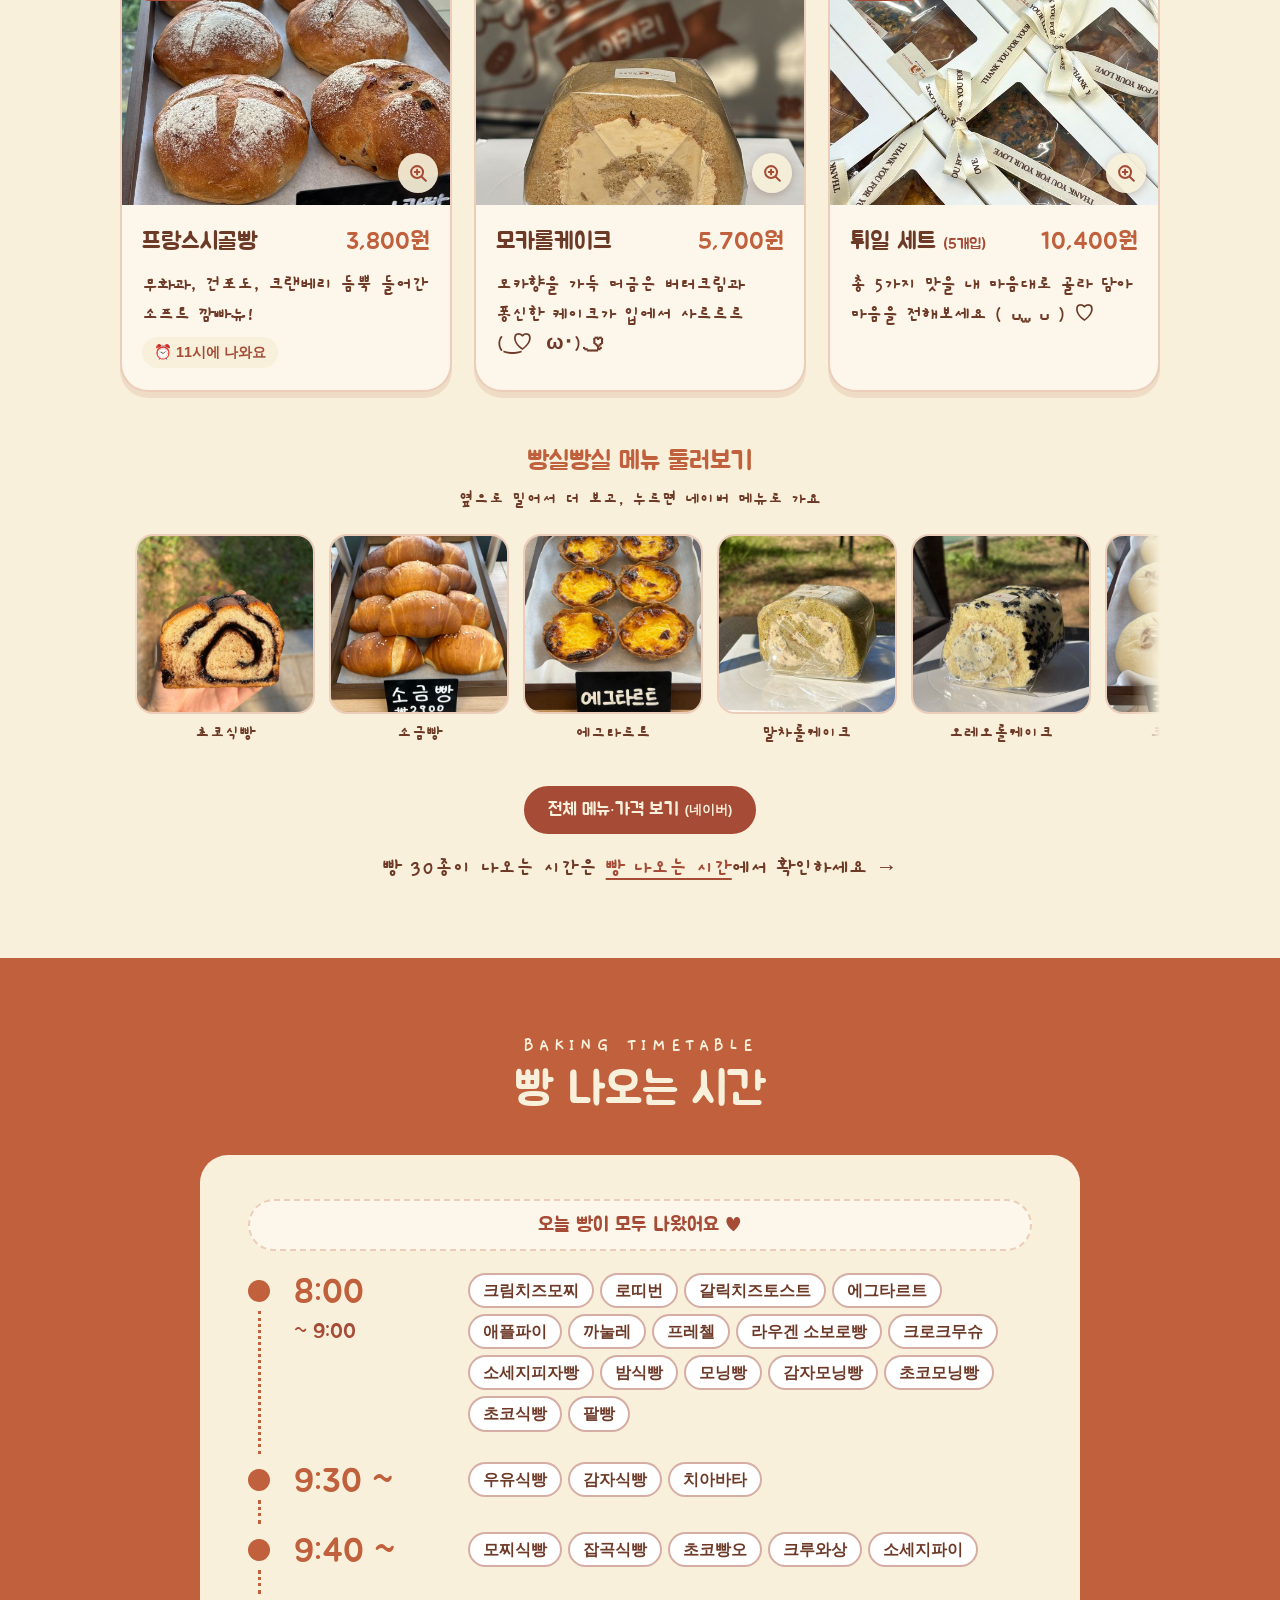
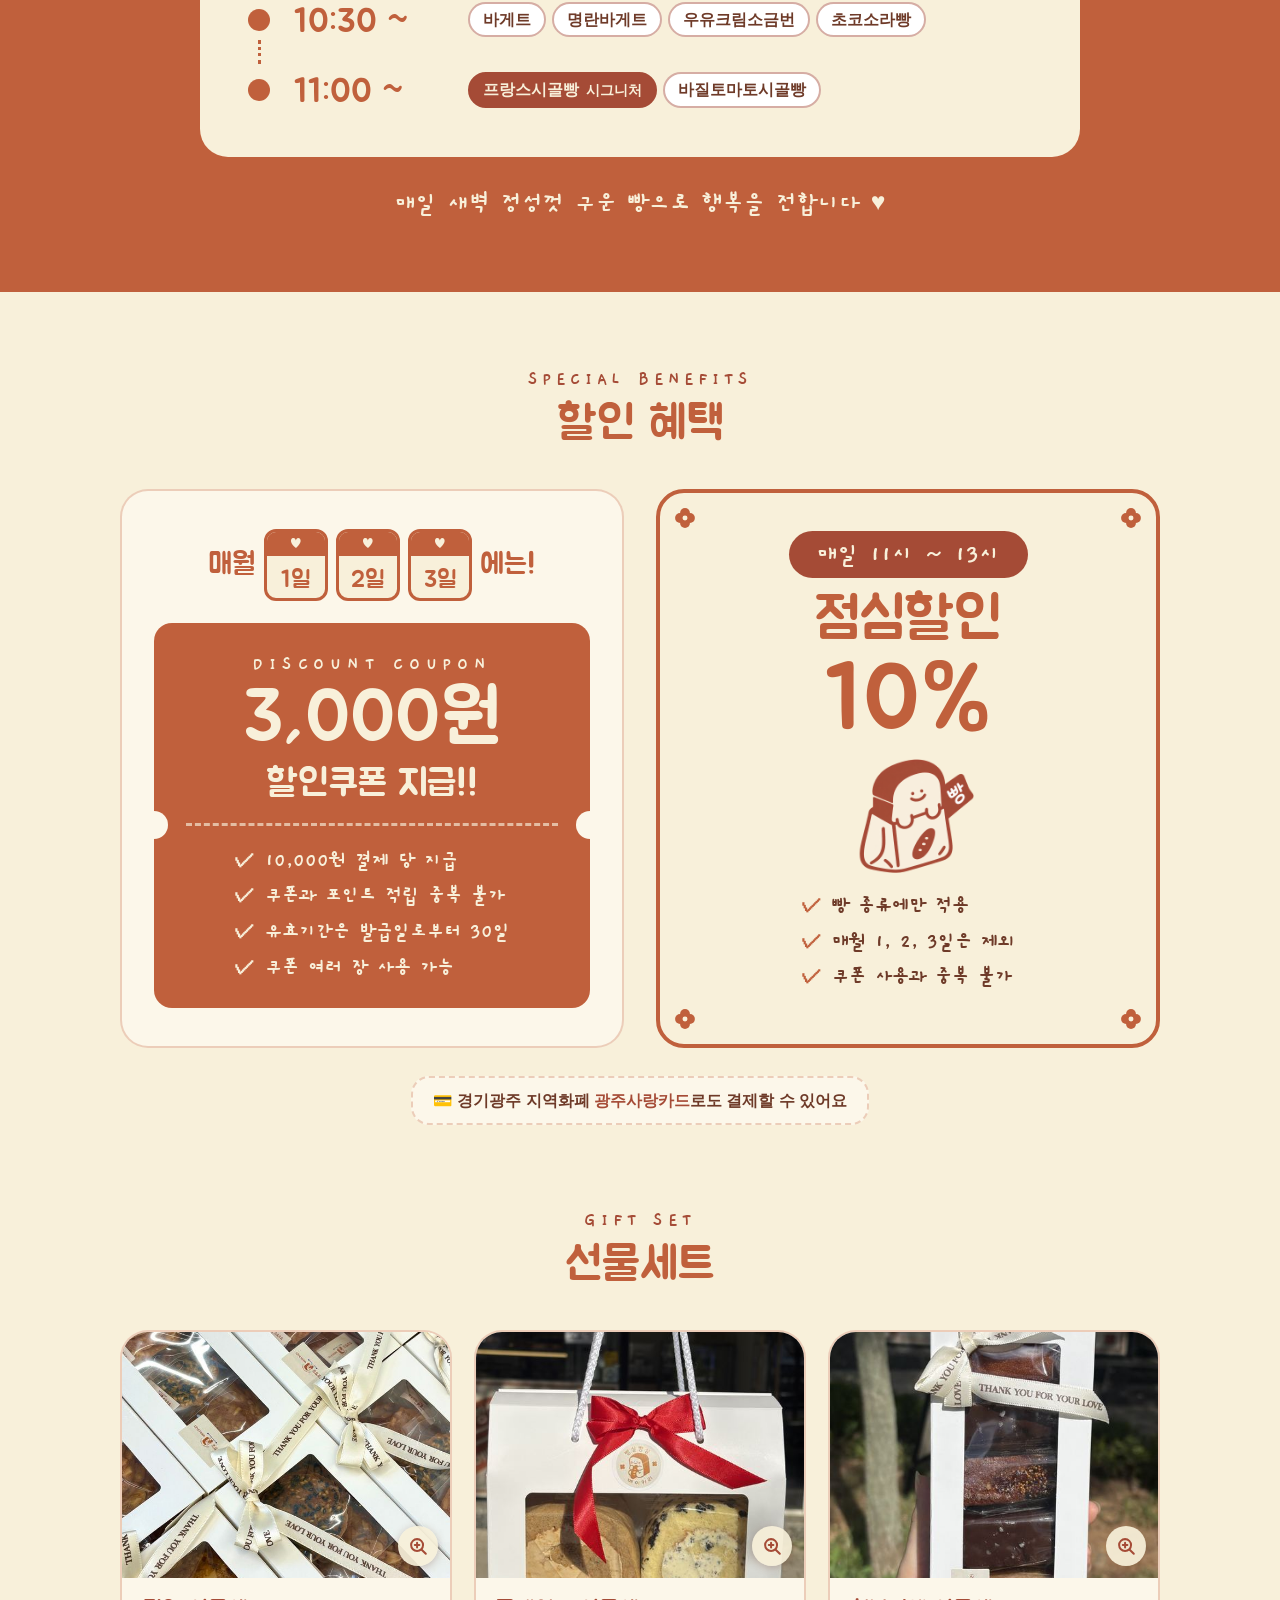
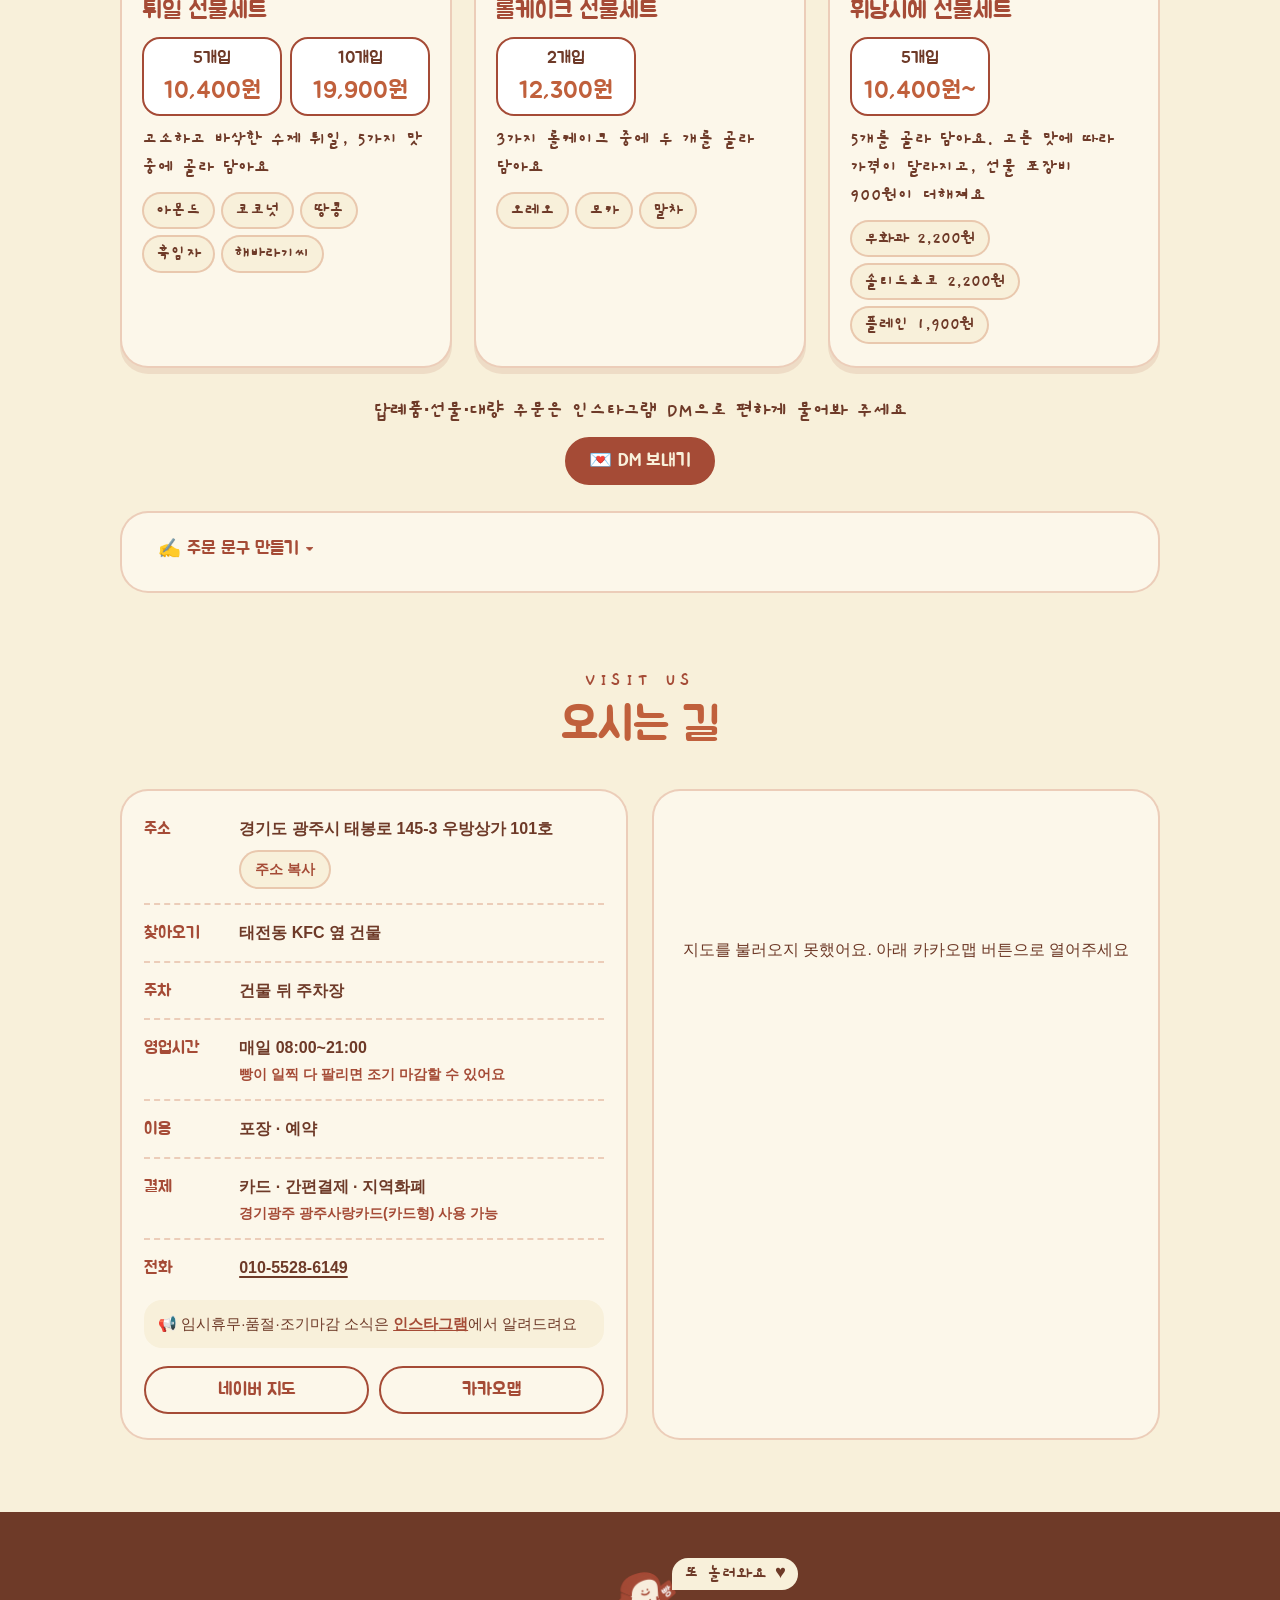
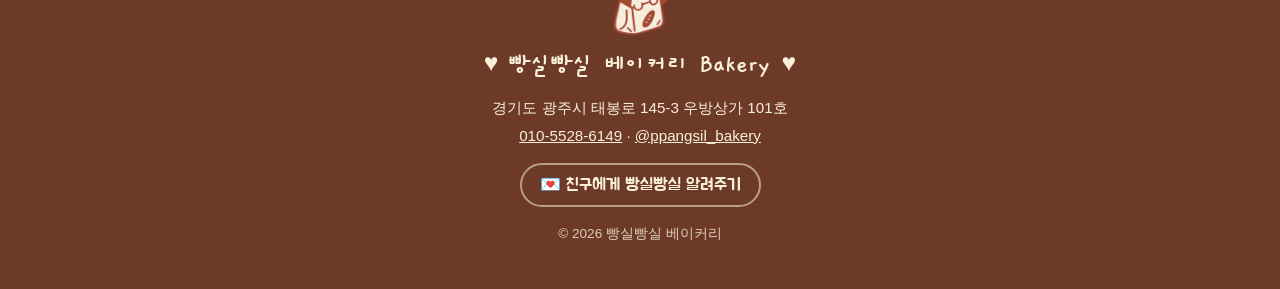
==== commit dbc43e9f: "feat: 첫 화면 캐릭터를 움직이는 SVG로 (낮 제빵사 / 밤 자는 식빵) 낮에는 모자 쓴 제빵사가 밀대로 반죽을 민다. 원본 PNG를 potrace로 추적한 좌표에서 실측해 " ====
--- a/index.html
+++ b/index.html
@@ -18,7 +18,7 @@
   <link rel="preconnect" href="https://fonts.googleapis.com">
   <link rel="preconnect" href="https://fonts.gstatic.com" crossorigin>
   <link rel="stylesheet" href="https://fonts.googleapis.com/css2?family=Gaegu:wght@400;700&family=Jua&display=swap">
-  <link rel="stylesheet" href="css/style.css?v=20260916g">
+  <link rel="stylesheet" href="css/style.css?v=20260916i">
   <script type="application/ld+json">
   {
     "@context": "https://schema.org",
@@ -106,8 +106,84 @@
       <div class="container hero__inner">
         <div class="hero__art">
           <!-- 누르면 폴짝 뛰고 하트가 퐁퐁 (js/main.js setupBuddy) -->
-          <button type="button" class="hero__buddy" data-buddy aria-label="식빵 캐릭터 눌러서 폴짝 뛰게 하기">
-            <img src="images/character.png" alt="" width="600" height="520">
+          <button type="button" class="hero__buddy" data-buddy aria-label="식빵 캐릭터 눌러보기">
+            <!-- 낮: 밀대로 반죽 미는 제빵사 (부위별로 움직이는 SVG) -->
+            <svg class="hero__baker" viewBox="-4 10 208 240" xmlns="http://www.w3.org/2000/svg" aria-hidden="true">
+              <defs><clipPath id="bkPinClip"><rect x="-73.7" y="-14.9" width="147.4" height="29.8" rx="14.9" transform="translate(104.5 183) rotate(18.7)"/></clipPath></defs>
+              <g class="bk-dough">
+                  <!-- 반죽은 둥근 언덕. 윗부분은 몸통·밀대 뒤로 숨으므로 보이는 건 왼쪽·아래 실루엣과 오른쪽 둥근 끝. -->
+                  <path d="M36 181.8 C36 182 34.5 182.9 32.7 183.8 C27.1 186.6 18.4 191.9 13.7 195.3
+                           C11 197.3 7.4 200.8 5.9 203 C3.3 206.8 1.7 211.6 1.7 215.6
+                           C1.7 218.1 1.8 218.4 3.2 221.4 C4.5 223.9 5.3 225 7.6 227.2
+                           C15 234.5 27.9 240.3 39.9 241.7 C55 243.4 72 244.1 90 244.1
+                           C122 244.1 158 243.4 180 242.2 C190 241.6 196.5 238.4 197.6 233
+                           C198.8 227.2 195 221.4 188 217.8
+                           C150 200.5 90 186.5 36 181.8 Z" fill="#AD571B"/>
+                  <g fill="#FDF5E7">
+                    <path d="M53.9 226.0C57.8 228.9 70.1 230.5 77.4 229.1C80.6 228.5 81.2 228.6 81.7 229.8C83.1 232.7 79.1 234.3 70.5 234.3C64.0 234.3 58.2 233.2 53.8 231.1C50.2 229.4 49.1 227.6 50.7 226.0C51.5 225.1 52.8 225.1 53.9 226.0Z"/>
+                    <path d="M101.6 227.5C102.3 228.0 102.6 229.7 102.1 230.5C101.4 231.6 96.0 233.4 94.8 233.0C93.6 232.5 92.8 231.1 93.2 230.1C93.5 229.3 94.0 229.0 96.5 228.1C100.0 226.9 100.6 226.8 101.6 227.5Z"/>
+                  </g>
+                </g>
+                <g class="bk-body">
+                  <path d="M48.8 106.5 C47.5 98.4 48.6 91.2 52.4 83.4 C54.6 79.1 57 75.9 61.5 71.6
+                           C69.5 63.8 81.4 56.8 91.2 54.2 C99.2 52.1 107.2 51.1 114.3 51.5
+                           C137.7 52.7 155 57.4 171.1 66.9 C174.3 68.9 179 72.7 182.2 76
+                           C189.8 84.1 193.8 94.9 193.8 107.6 L193.8 196 L48.8 196 Z" fill="#AD571B"/>
+                  <path d="M57 178 L57 131 C56.6 120 56.8 105 57 98.4
+                           C58 92.8 60.5 88.9 65.7 84.8 C69.1 82 75.3 79.4 81.7 78
+                           C85.9 77.1 92.9 76.5 96.2 76.8 C109.3 77.9 118.4 80.4 128.5 85.6
+                           C134.8 88.9 138.4 91.4 142.2 95.2 C150 102.9 153.2 110.6 154.5 124.6
+                           C154.8 128.3 154.9 129.1 155.5 129.5 C156 129.9 156.3 129.9 157.1 129.5
+                           C160.3 128.2 163 127 172.2 123.1 C178.2 120.6 185.7 117.3 193 113.8
+                           C193.8 113 193.8 112.9 193.8 107.6
+                           C193.9 112 193.9 116 193.5 118.4 C193.1 117.7 192.1 118 188.3 119.6
+                           C180.5 122.9 170.8 127 163 130.4 C160.9 131.3 158.5 132.3 157.7 132.6
+                           C155.3 133.4 155.3 133.7 155.7 140.2 C156.1 147.7 156.6 155 157 159.5
+                           L157.4 178 Z" fill="#FDF5E7"/>
+                  <g class="bk-face">
+                    <circle cx="72" cy="118" r="10.4" fill="#FC8E9C"/>
+                    <circle cx="131" cy="131" r="10.4" fill="#FC8E9C"/>
+                    <g fill="#AD571B">
+                      <path d="M92.1 108.3C90.1 109.5 89.8 112.6 91.5 114.0C94.1 116.0 97.7 114.4 97.7 111.3C97.7 108.5 94.5 106.8 92.1 108.3Z"/>
+                      <path d="M114.7 112.2C113.7 112.6 112.7 113.8 112.3 114.9C111.4 117.7 114.7 120.3 117.4 119.0C118.7 118.3 119.3 117.3 119.3 115.6C119.3 114.5 119.2 114.0 118.6 113.4C117.2 112.1 116.0 111.8 114.7 112.2Z"/>
+                      <path d="M91.1 121.0C90.5 121.3 89.9 121.9 89.7 122.3C89.2 123.3 88.3 128.0 88.2 129.9C88.2 131.8 88.6 132.5 90.3 133.2C91.2 133.6 91.5 133.6 92.5 133.2C93.1 132.9 93.8 132.4 94.0 132.1C94.4 131.5 94.7 131.4 97.1 131.6C99.1 131.7 100.3 132.0 101.5 132.6C102.8 133.3 103.8 133.5 106.3 133.6L109.3 133.7L109.3 134.7C109.3 137.5 111.5 139.4 113.8 138.7C115.6 138.1 115.8 137.6 115.9 134.2C115.9 132.5 116.1 130.1 116.3 128.8C116.8 126.5 116.8 126.3 116.1 125.4C115.1 124.1 113.4 123.7 112.0 124.5C111.3 124.9 110.6 125.6 110.4 126.1C109.5 128.0 106.0 128.3 103.4 126.6C101.6 125.5 100.4 125.4 97.4 125.8L95.6 126.1L95.8 124.8C96.1 122.8 95.5 121.4 94.1 120.8C92.7 120.2 92.4 120.2 91.1 121.0Z"/>
+                    </g>
+                  </g>
+                </g>
+                <g class="bk-tool">
+                  <!-- 왼쪽 손잡이 고리: 추적 좌표 그대로 (테두리는 바깥쪽으로) -->
+                  <path d="M21.9 151.5C23.1 152.1 25.1 153.5 26.3 154.6L28.4 156.5L27.7 158.1L27.0 159.7L25.0 159.7C22.7 159.7 18.4 158.5 16.2 157.2C13.0 155.3 12.9 152.0 16.0 150.7C17.7 150.0 19.5 150.3 21.9 151.5Z"
+                        fill="#FDF5E7" stroke="#AD571B" stroke-width="13" paint-order="stroke fill" stroke-linejoin="round"/>
+                  <g transform="translate(104.5 183) rotate(18.7)">
+                    <rect x="-73.7" y="-14.9" width="147.4" height="29.8" rx="14.9" fill="#FDF5E7" stroke="#AD571B" stroke-width="13" paint-order="stroke fill"/>
+                  </g>
+                  <g clip-path="url(#bkPinClip)">
+                    <g class="bk-marks" fill="#AD571B">
+                      <g transform="translate(7.05 -20.84)"><path d="M90.1 177.7C89.1 178.1 88.3 179.3 88.3 180.6C88.3 182.5 89.4 183.2 94.7 185.0C97.3 185.9 100.5 187.1 101.7 187.6C104.2 188.5 105.3 188.4 106.5 187.2C108.2 185.5 107.2 182.8 104.6 181.9C103.8 181.6 101.2 180.7 98.8 179.8C91.5 177.2 91.3 177.2 90.1 177.7Z"/><path d="M112.4 190.1C111.7 190.8 111.5 191.2 111.5 192.3C111.5 194.6 111.1 194.4 127.3 200.4C136.3 203.7 137.2 203.9 138.6 203.3C140.4 202.6 140.8 199.8 139.4 198.5C138.8 198.0 135.2 196.6 127.5 193.8C125.3 193.0 121.7 191.7 119.6 190.9C115.1 189.1 113.8 189.0 112.4 190.1Z"/><path d="M153.6 205.1C152.2 206.2 152.0 208.6 153.3 209.8C153.8 210.3 159.1 212.4 160.7 212.8C162.0 213.1 163.9 212.2 164.3 211.1C164.8 210.0 164.5 208.6 163.7 207.9C162.8 207.1 156.4 204.7 155.2 204.7C154.6 204.7 153.9 204.9 153.6 205.1Z"/></g>
+                      <g><path d="M90.1 177.7C89.1 178.1 88.3 179.3 88.3 180.6C88.3 182.5 89.4 183.2 94.7 185.0C97.3 185.9 100.5 187.1 101.7 187.6C104.2 188.5 105.3 188.4 106.5 187.2C108.2 185.5 107.2 182.8 104.6 181.9C103.8 181.6 101.2 180.7 98.8 179.8C91.5 177.2 91.3 177.2 90.1 177.7Z"/><path d="M112.4 190.1C111.7 190.8 111.5 191.2 111.5 192.3C111.5 194.6 111.1 194.4 127.3 200.4C136.3 203.7 137.2 203.9 138.6 203.3C140.4 202.6 140.8 199.8 139.4 198.5C138.8 198.0 135.2 196.6 127.5 193.8C125.3 193.0 121.7 191.7 119.6 190.9C115.1 189.1 113.8 189.0 112.4 190.1Z"/><path d="M153.6 205.1C152.2 206.2 152.0 208.6 153.3 209.8C153.8 210.3 159.1 212.4 160.7 212.8C162.0 213.1 163.9 212.2 164.3 211.1C164.8 210.0 164.5 208.6 163.7 207.9C162.8 207.1 156.4 204.7 155.2 204.7C154.6 204.7 153.9 204.9 153.6 205.1Z"/></g>
+                      <g transform="translate(-7.05 20.84)"><path d="M90.1 177.7C89.1 178.1 88.3 179.3 88.3 180.6C88.3 182.5 89.4 183.2 94.7 185.0C97.3 185.9 100.5 187.1 101.7 187.6C104.2 188.5 105.3 188.4 106.5 187.2C108.2 185.5 107.2 182.8 104.6 181.9C103.8 181.6 101.2 180.7 98.8 179.8C91.5 177.2 91.3 177.2 90.1 177.7Z"/><path d="M112.4 190.1C111.7 190.8 111.5 191.2 111.5 192.3C111.5 194.6 111.1 194.4 127.3 200.4C136.3 203.7 137.2 203.9 138.6 203.3C140.4 202.6 140.8 199.8 139.4 198.5C138.8 198.0 135.2 196.6 127.5 193.8C125.3 193.0 121.7 191.7 119.6 190.9C115.1 189.1 113.8 189.0 112.4 190.1Z"/><path d="M153.6 205.1C152.2 206.2 152.0 208.6 153.3 209.8C153.8 210.3 159.1 212.4 160.7 212.8C162.0 213.1 163.9 212.2 164.3 211.1C164.8 210.0 164.5 208.6 163.7 207.9C162.8 207.1 156.4 204.7 155.2 204.7C154.6 204.7 153.9 204.9 153.6 205.1Z"/></g>
+                    </g>
+                  </g>
+                </g>
+                <g class="bk-tool">
+                  <!-- 앞발: 크림 경계선을 바깥으로 3.25 민 경로에 6.5 획 + 크림 채움 -->
+                  <g class="bk-paws" fill="#FDF5E7" stroke="#AD571B" stroke-width="6.5"
+                     stroke-linejoin="round" stroke-linecap="round">
+                    <path d="M70.94 154.26 L70.70 153.88 L70.31 152.23 L70.36 151.49 L70.46 150.81 L70.63 150.09 L70.84 149.38 L71.00 148.57 L71.01 148.16 L71.01 148.15 L71.11 148.30 L71.21 148.38 L71.17 148.36 L71.13 148.37 L71.05 148.41 L70.94 148.54 L70.73 149.21 L69.99 150.88 L69.02 152.53 L67.89 154.20 L66.66 155.79 L65.13 157.46 L62.39 159.63 L59.35 161.32 L56.14 162.51 L52.88 163.13 L49.75 163.05 L47.85 162.55 L45.97 161.81 L44.17 160.90 L42.52 159.82 L40.93 158.21 L39.44 155.74 L38.54 153.02 L38.29 150.17 L38.73 147.28 L39.82 144.60 L41.41 142.10 L43.49 139.75 L46.03 137.50 L49.01 135.33 L52.09 133.40 L53.28 132.62 L53.74 132.22 L53.73 132.26 L53.71 132.27 L53.63 130.57 L53.54 125.43 L53.50 119.70 L53.51 113.78 L53.57 108.06 L53.65 103.92"/>
+                    <path d="M152.66 167.68 L152.68 167.41 L152.68 166.56 L152.65 166.34 L152.77 166.54 L152.87 166.64 L152.51 166.48 L152.31 166.41 L152.53 166.45 L152.90 166.43 L152.96 166.42 L152.65 166.54 L152.77 166.45 L152.87 166.36 L152.70 166.74 L152.38 167.79 L151.93 169.77 L151.11 172.36 L150.02 174.83 L148.68 177.17 L147.11 179.33 L145.21 181.38 L142.50 183.61 L139.58 185.25 L136.47 186.23 L133.27 186.50 L130.35 186.09 L128.70 185.59 L127.09 184.93 L125.56 184.13 L124.15 183.16 L122.93 182.02 L121.79 180.50 L120.86 178.85 L120.12 177.09 L119.56 175.29 L119.21 173.07 L119.33 169.67 L120.17 166.32 L121.73 163.07 L123.94 159.92 L126.43 157.17 L127.29 156.27 L127.65 155.85 L127.61 155.93 L127.55 156.18 L127.55 155.97 L127.55 155.95 L127.60 156.01 L127.64 156.03 L127.57 156.03 L127.25 156.16"/>
+                  </g>
+                </g><g class="bk-body"><path d="M99 42 C 92 42, 88 37, 90 31 C 92 26, 98 25, 101 28 C 101 20, 109 17, 114 21
+                         C 119 17, 127 20, 127 27 C 133 26, 138 30, 136 36 C 134 41, 128 43, 124 40
+                         L 123 48 C 123 52, 118 53, 111 53 C 103 53, 99 52, 99 48 Z"
+                      fill="#FDF5E7" stroke="#AD571B" stroke-width="6" stroke-linejoin="round"/>
+                <g stroke="#AD571B" stroke-width="4.6" stroke-linecap="round">
+                  <path d="M108 33 v 8"/><path d="M117 33 v 8"/>
+                </g></g><g class="bk-tool"><g transform="translate(104.5 183) rotate(18.7) scale(-1 1) rotate(-18.7) translate(-104.5 -183)">
+                  <path d="M21.9 151.5C23.1 152.1 25.1 153.5 26.3 154.6L28.4 156.5L27.7 158.1L27.0 159.7L25.0 159.7C22.7 159.7 18.4 158.5 16.2 157.2C13.0 155.3 12.9 152.0 16.0 150.7C17.7 150.0 19.5 150.3 21.9 151.5Z" fill="#FDF5E7" stroke="#AD571B" stroke-width="13" paint-order="stroke fill" stroke-linejoin="round"/>
+                </g></g>
+            </svg>
+            <!-- 밤: 이불 덮고 자는 식빵 -->
+            <img class="hero__sleeper" src="images/sleeping.png" alt="" width="640" height="606">
           </button>
           <span class="hero__poke" data-buddy-hint aria-hidden="true" hidden>톡 눌러봐요!</span>
           <span class="hero__zzz" data-night aria-hidden="true" hidden><i>z</i><i>z</i><i>Z</i></span>
@@ -665,8 +741,8 @@
     <img class="lightbox__img" data-lightbox-img alt="">
   </dialog>
 
-  <script src="js/schedule.js?v=20260916g"></script>
-  <script src="js/order-message.js?v=20260916g"></script>
-  <script src="js/main.js?v=20260916g"></script>
+  <script src="js/schedule.js?v=20260916i"></script>
+  <script src="js/order-message.js?v=20260916i"></script>
+  <script src="js/main.js?v=20260916i"></script>
 </body>
 </html>
--- a/css/style.css
+++ b/css/style.css
@@ -237,7 +237,38 @@
   background: var(--paper);
   box-shadow: 0 0 0 10px rgba(252, 247, 234, 0.5);
 }
-.hero__art img { animation: bob 4s ease-in-out infinite; }
+.hero__art img, .hero__baker { animation: bob 4s ease-in-out infinite; }
+
+/* 히어로 캐릭터: 낮에는 밀대로 반죽 미는 제빵사, 밤에는 이불 덮고 자는 식빵 */
+.hero__baker { display: block; width: 100%; height: auto; }
+.hero__sleeper { display: none; width: 100%; height: auto; }
+.is-night .hero__baker { display: none; }
+.is-night .hero__sleeper { display: block; }
+
+/* 부위별 애니메이션. 미는 방향은 밀대 축(18.7도)의 수직 (-0.32, 0.95) */
+.hero__baker .bk-tool  { animation: bkPush 820ms ease-in-out infinite; }
+.hero__baker .bk-body  { animation: bkLean 820ms ease-in-out infinite; transform-origin: 105px 196px; }
+.hero__baker .bk-dough { animation: bkSquash 820ms ease-in-out infinite; transform-origin: 97px 242px; }
+.hero__baker .bk-marks { animation: bkRoll 820ms ease-in-out infinite; }
+@keyframes bkPush {                 /* 밀대와 두 발 */
+  0%, 100% { transform: translate(2.25px, -6.6px); }
+  50%      { transform: translate(-2.25px, 6.6px); }
+}
+@keyframes bkLean {                 /* 몸통(+모자)은 절반만 따라가며 숙임 */
+  0%, 100% { transform: translate(1.1px, -3.1px) rotate(0.9deg); }
+  50%      { transform: translate(-1.1px, 3.1px) rotate(-1deg); }
+}
+@keyframes bkRoll {                 /* 표면 무늬는 밀대보다 더 많이 = 굴러가는 느낌 */
+  0%, 100% { transform: translate(3.0px, -8.9px); }
+  50%      { transform: translate(-3.0px, 8.9px); }
+}
+@keyframes bkSquash {               /* 반죽이 눌렸다 펴짐 */
+  0%, 100% { transform: scale(1, 1); }
+  50%      { transform: scale(1.03, 0.955); }
+}
+@media (prefers-reduced-motion: reduce) {
+  .hero__baker, .hero__baker * { animation: none !important; }
+}
 @keyframes bob {
   0%, 100% { transform: translateY(0) rotate(-2deg); }
   50% { transform: translateY(-8px) rotate(2deg); }
@@ -264,6 +295,16 @@
   70% { transform: translateY(0) scale(1.08, 0.9); }
   85% { transform: translateY(0) scale(0.97, 1.03); }
   100% { transform: translateY(0) scale(1, 1); }
+}
+
+/* 밤엔 자고 있으니 "톡 눌러봐요!"는 숨기고, 눌러도 뒤척이기만 */
+.is-night .hero__poke { display: none; }
+.hero__buddy.is-turning { animation: turnOver 1.2s ease-in-out; }
+@keyframes turnOver {
+  0%   { transform: rotate(0) translateX(0); }
+  28%  { transform: rotate(-2.6deg) translateX(-5px); }
+  62%  { transform: rotate(1.8deg) translateX(3px); }
+  100% { transform: rotate(0) translateX(0); }
 }
 
 .hero__poke {
